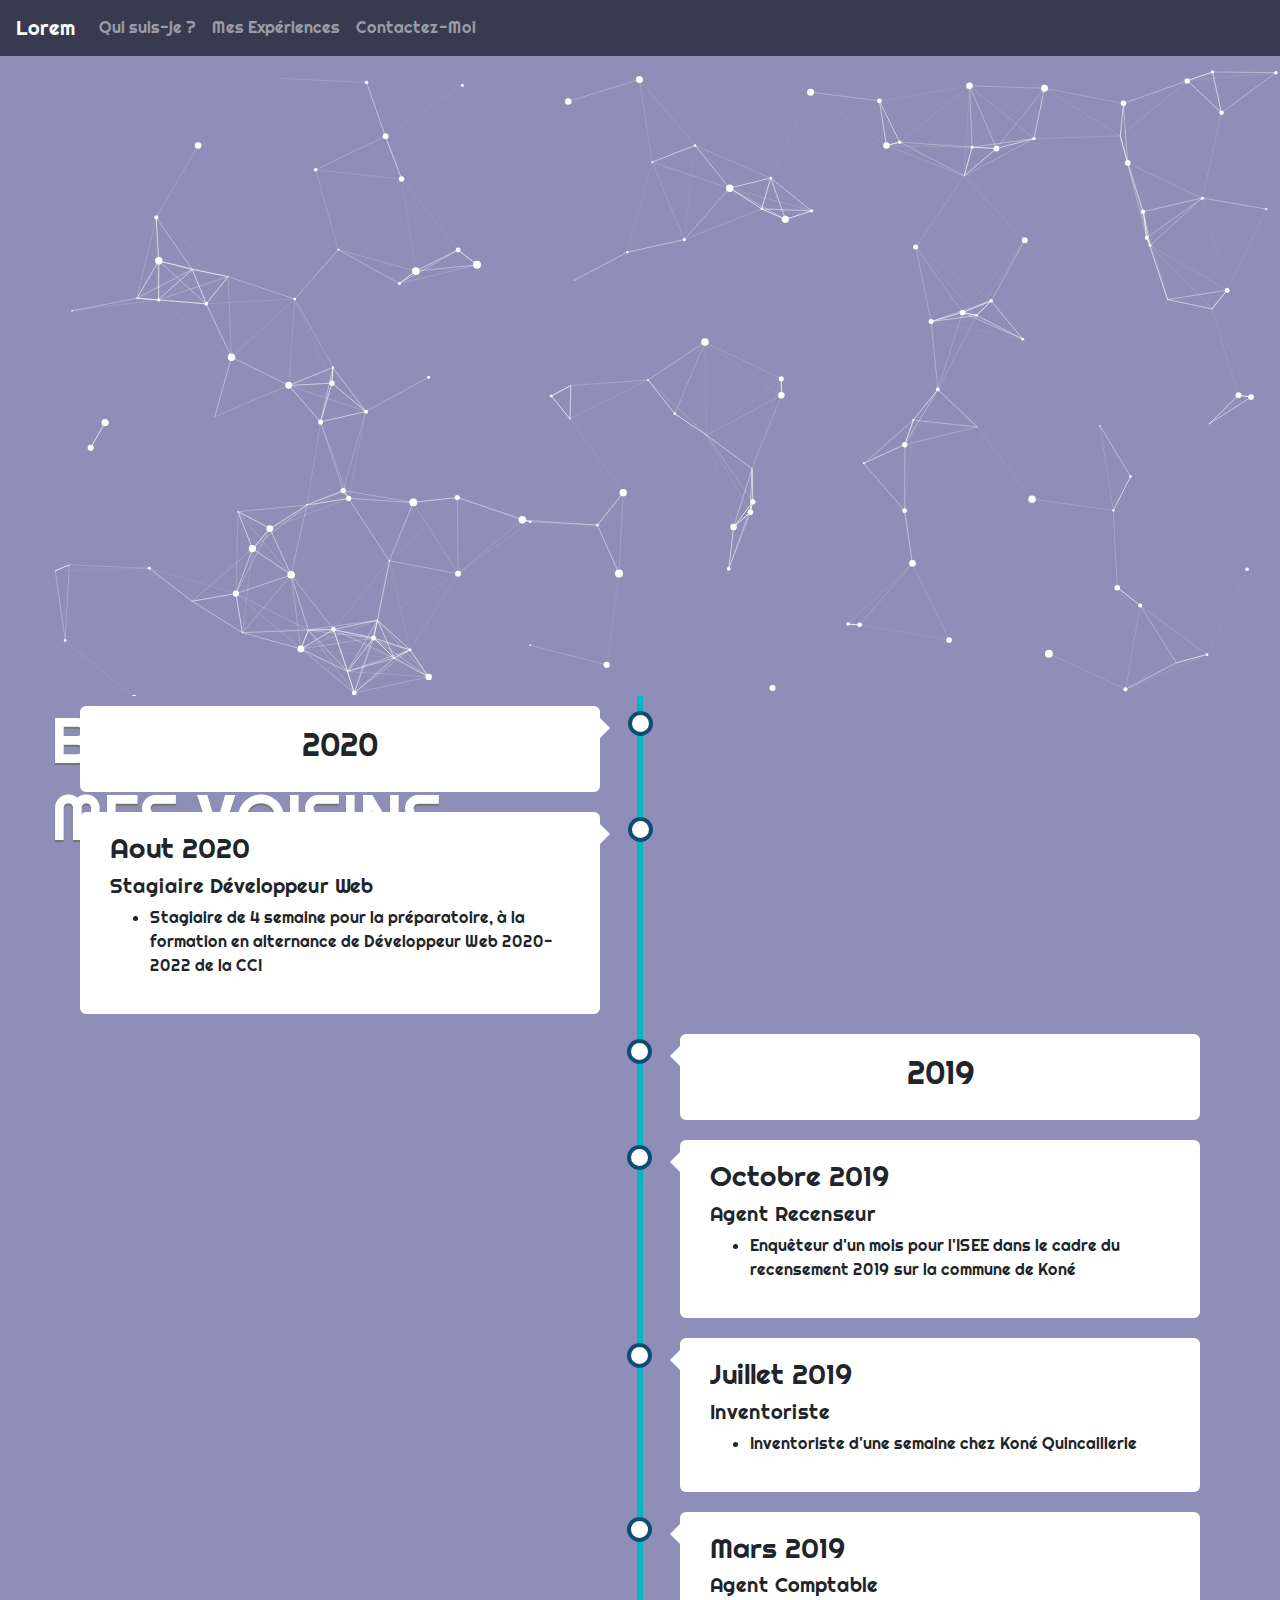
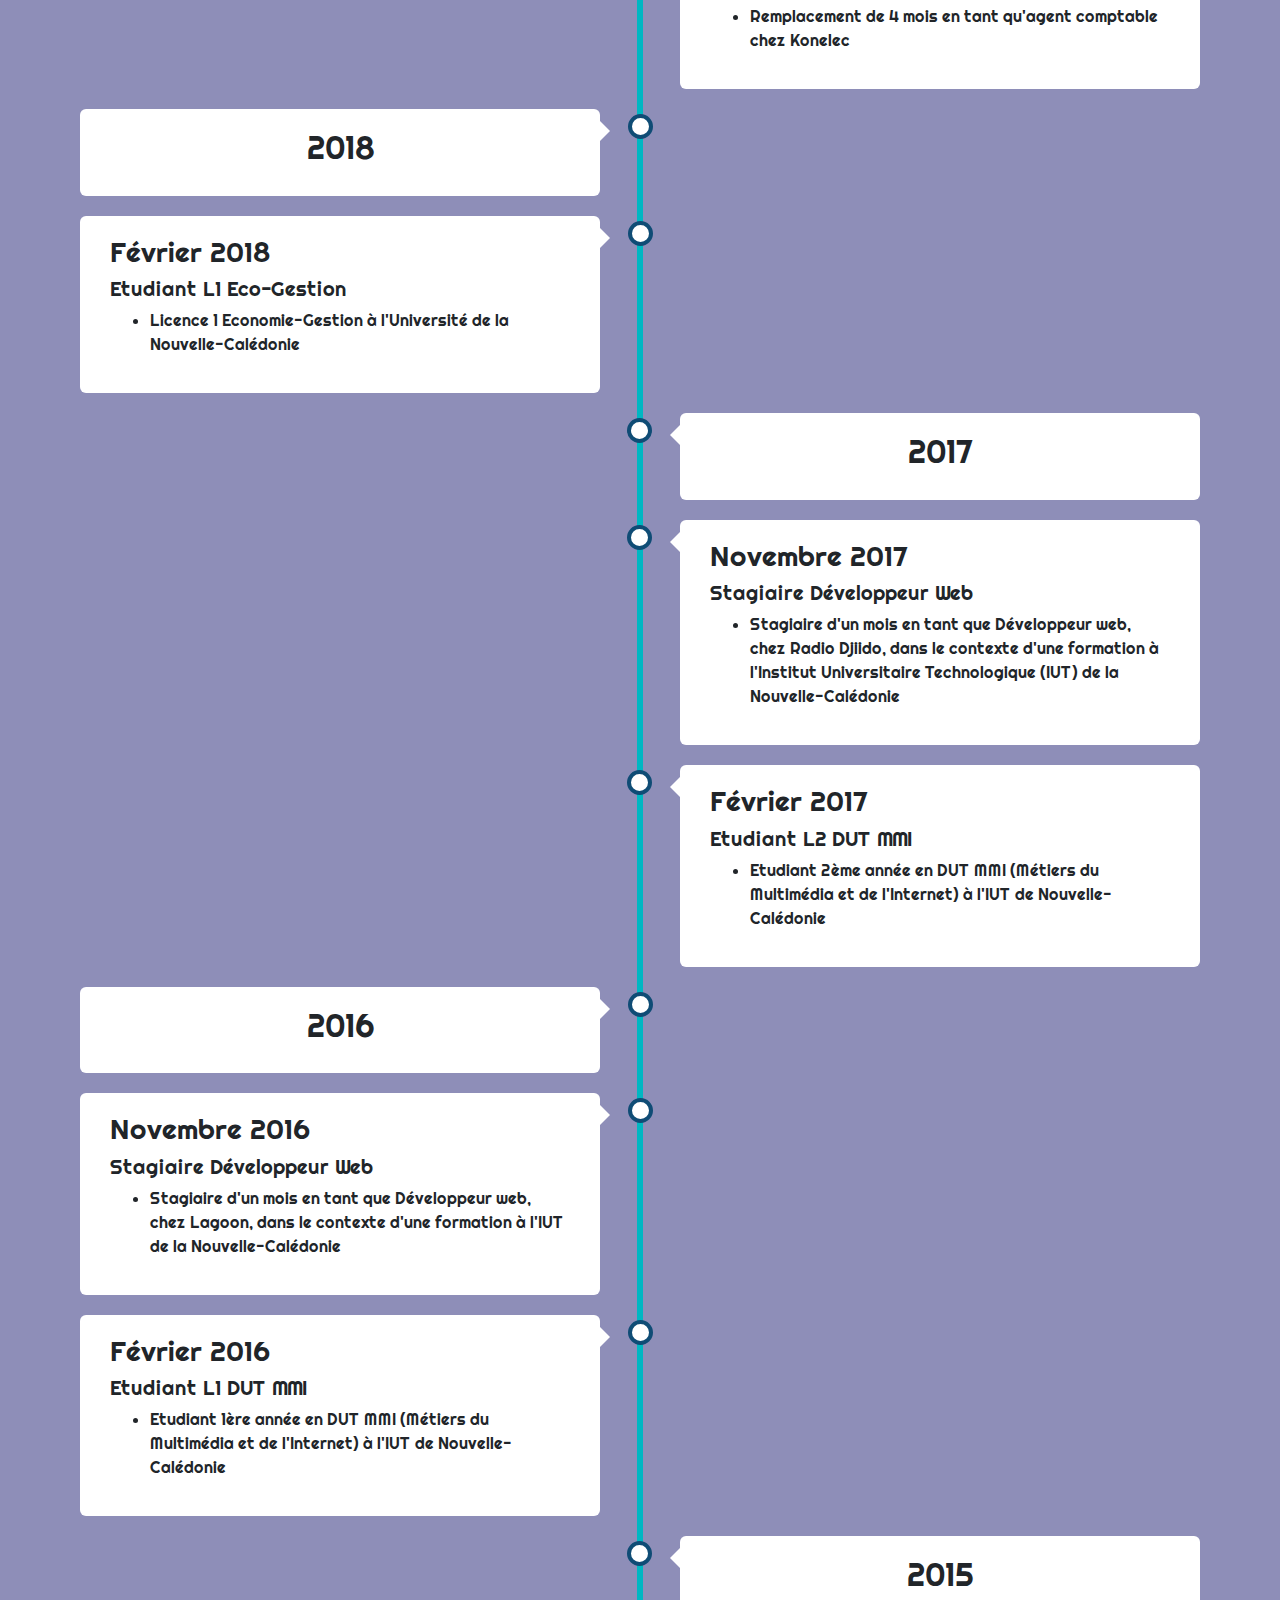
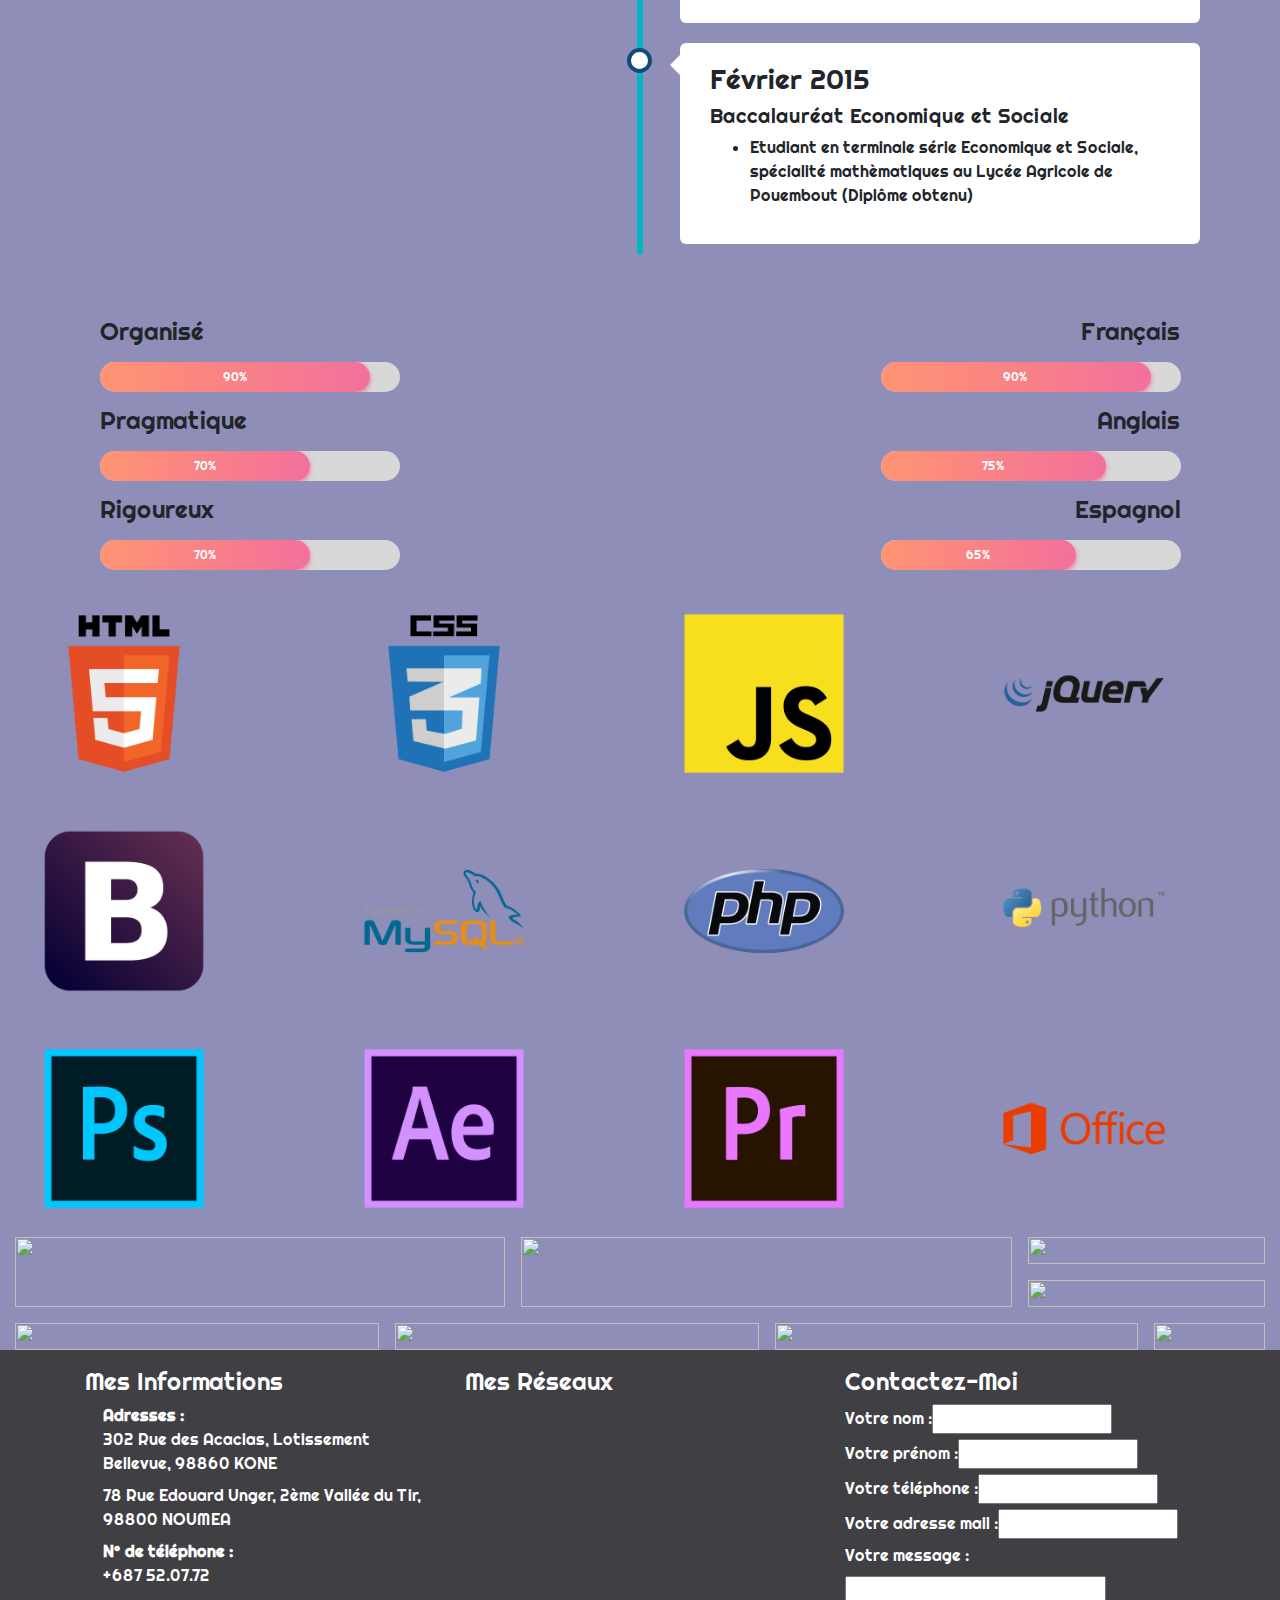
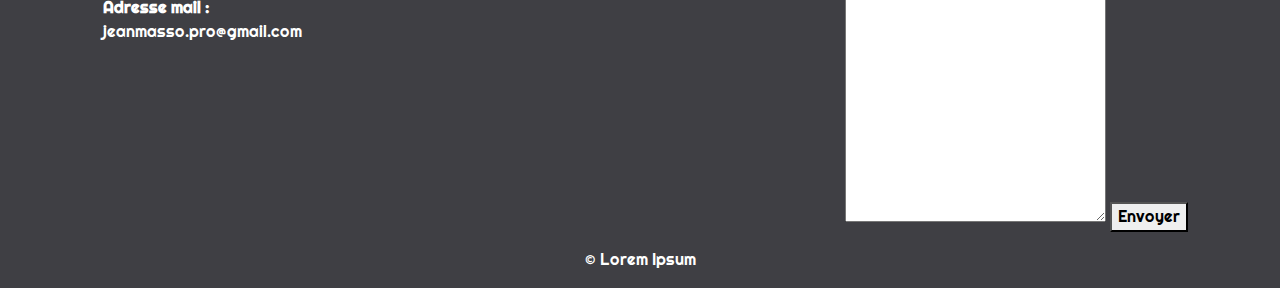
==== index.html @ 5eee7616 "first commit" ====
<!doctype html>
<html lang="fr">

<head>
    <title>Site Perso</title>
    <!-- Required meta tags -->
    <meta charset="utf-8">
    <meta name="viewport" content="width=device-width, initial-scale=1, shrink-to-fit=no">

    <!-- Bootstrap CSS -->
    <link rel="stylesheet" href="https://stackpath.bootstrapcdn.com/bootstrap/4.3.1/css/bootstrap.min.css"
        integrity="sha384-ggOyR0iXCbMQv3Xipma34MD+dH/1fQ784/j6cY/iJTQUOhcWr7x9JvoRxT2MZw1T" crossorigin="anonymous">

    <link href="https://fonts.googleapis.com/css2?family=Righteous&display=swap" rel="stylesheet">
    <link rel="stylesheet" href="css/style.css">

    <style>


    </style>
</head>

<body class="body">

    <header>
        <nav class="navbar navbar-expand navbar-dark">
            <!-- Brand -->
            <a class="navbar-brand" href="#">Lorem</a>
            <!-- Toggler Button -->
            <button class="navbar-toggler" type="button" data-toggle="collapse" data-target="#collapseNavbar">
                <span class="navbar-toggler-icon"></span>
            </button>
            <!-- Navbar links -->
            <div class="collapse navbar-collapse float-right" id="collapseNavbar">
                <ul class="navbar-nav">
                    <li class="nav-item"><a class="nav-link" href="#aboutme">Qui suis-je ?</a></li>
                    <li class="nav-item"><a class="nav-link" href="#experiences">Mes Expériences</a></li>
                    <li class="nav-item"><a class="nav-link" href="#contact">Contactez-Moi</a></li>
                </ul>
            </div>
            <div class="clock mr-2" id="date"></div>
        </nav>
    </header>

    <!-- Particles container -->
    <div id="abooutme" class="container-fluid container_particules">
        <div class="content_particles">
            <div id="particles"></div>
            <!-- <img src="images/image1.jpg" class="circle rounded-circle" alt=""> -->
            <h1 class="title">Bonjour,<br>Mes voisins</h1>
        </div>
    </div>
    </div>

    <!-- About me container -->
    <div id="experiences" class="container-fluid experiences">
        <div class="row">
            <!-- Experiences -->
            <div class="col">
                <div class="timeline">
                    <div class="box left">
                        <div class="content">
                            <h2 class="text-center">2020</h2>
                        </div>
                    </div>
                    <div class="box left">
                        <div class="content">
                            <h3>Aout 2020</h3>
                            <h5>Stagiaire Développeur Web</h5>
                            <ul>
                                <li>Stagiaire de 4 semaine pour la préparatoire, à la formation en alternance de
                                    Développeur Web 2020-2022 de la CCI</li>
                            </ul>
                        </div>
                    </div>
                    <div class="box right">
                        <div class="content">
                            <h2 class="text-center">2019</h2>
                        </div>
                    </div>
                    <div class="box right">
                        <div class="content">
                            <h3>Octobre 2019</h3>
                            <h5>Agent Recenseur</h5>
                            <ul>
                                <li>Enquêteur d'un mois pour l'ISEE dans le cadre du recensement 2019 sur la
                                    commune de Koné</li>
                            </ul>
                        </div>
                    </div>
                    <div class="box right">
                        <div class="content">
                            <h3>Juillet 2019</h3>
                            <h5>Inventoriste</h5>
                            <ul>
                                <li>Inventoriste d'une semaine chez Koné Quincaillerie</li>
                            </ul>
                        </div>
                    </div>
                    <div class="box right">
                        <div class="content">
                            <h3>Mars 2019</h3>
                            <h5>Agent Comptable</h5>
                            <ul>
                                <li>Remplacement de 4 mois en tant qu'agent comptable chez Konelec</li>
                            </ul>
                        </div>
                    </div>
                    <div class="box left">
                        <div class="content">
                            <h2 class="text-center">2018</h2>
                        </div>
                    </div>
                    <div class="box left">
                        <div class="content">
                            <h3>Février 2018</h3>
                            <h5>Etudiant L1 Eco-Gestion</h5>
                            <ul>
                                <li>Licence 1 Economie-Gestion à l'Université de la Nouvelle-Calédonie</li>
                            </ul>
                        </div>
                    </div>
                    <div class="box right">
                        <div class="content">
                            <h2 class="text-center">2017</h2>
                        </div>
                    </div>
                    <div class="box right">
                        <div class="content">
                            <h3>Novembre 2017</h3>
                            <h5>Stagiaire Développeur Web</h5>
                            <ul>
                                <li>Stagiaire d'un mois en tant que Développeur web, chez Radio Djiido, dans le
                                    contexte d'une formation à l'Institut Universitaire Technologique (IUT) de
                                    la Nouvelle-Calédonie</li>
                            </ul>
                        </div>
                    </div>
                    <div class="box right">
                        <div class="content">
                            <h3>Février 2017</h3>
                            <h5>Etudiant L2 DUT MMI</h5>
                            <ul>
                                <li>Etudiant 2ème année en DUT MMI (Métiers du Multimédia et de l'Internet) à
                                    l'IUT de Nouvelle-Calédonie</li>
                            </ul>
                        </div>
                    </div>
                    <div class="box left">
                        <div class="content">
                            <h2 class="text-center">2016</h2>
                        </div>
                    </div>
                    <div class="box left">
                        <div class="content">
                            <h3>Novembre 2016</h3>
                            <h5>Stagiaire Développeur Web</h5>
                            <ul>
                                <li>Stagiaire d'un mois en tant que Développeur web, chez Lagoon, dans le
                                    contexte d'une formation à l'IUT de la Nouvelle-Calédonie</li>
                            </ul>
                        </div>
                    </div>
                    <div class="box left">
                        <div class="content">
                            <h3>Février 2016</h3>
                            <h5>Etudiant L1 DUT MMI</h5>
                            <ul>
                                <li>Etudiant 1ère année en DUT MMI (Métiers du Multimédia et de l'Internet) à
                                    l'IUT de Nouvelle-Calédonie</li>
                            </ul>
                        </div>
                    </div>
                    <div class="box right">
                        <div class="content">
                            <h2 class="text-center">2015</h2>
                        </div>
                    </div>
                    <div class="box right">
                        <div class="content">
                            <h3>Février 2015</h3>
                            <h5>Baccalauréat Economique et Sociale</h5>
                            <ul>
                                <li>Etudiant en terminale série Economique et Sociale, spécialité mathèmatiques
                                    au Lycée Agricole de Pouembout (Diplôme obtenu)</li>
                            </ul>
                        </div>
                    </div>
                </div>
            </div>
        </div>
    </div>

    <!-- Skills -->
    <div class="container">
        <div class="col">
            <div class="row">
                <div class="col">
                    <h4>Organisé</h4>
                    <div class="progress">
                        <div class="progress-done-0 bar" data-done-0="90">
                            90%
                        </div>
                    </div>
                    <h4>Pragmatique</h4>
                    <div class="progress">
                        <div class="progress-done-1 bar" data-done-1="70">
                            70%
                        </div>
                    </div>
                    <h4>Rigoureux</h4>
                    <div class="progress">
                        <div class="progress-done-2 bar" data-done-2="70">
                            70%
                        </div>
                    </div>
                </div>
                <div class="col text-right">
                    <h4>Français</h4>
                    <div class="progress">
                        <div class="progress-done-3 bar" data-done-3="90">
                            90%
                        </div>
                    </div>
                    <h4>Anglais</h4>
                    <div class="progress">
                        <div class="progress-done-4 bar" data-done-4="75">
                            75%
                        </div>
                    </div>
                    <h4>Espagnol</h4>
                    <div class="progress">
                        <div class="progress-done-5 bar" data-done-5="65">
                            65%
                        </div>
                    </div>
                </div>
            </div>
        </div>
    </div>
    <!-- My languages -->
    <div class="container-fluid">
        <div class="row">
            <div class="col">
                <div class="row">
                    <div class="col-3">
                        <div class="img_content">
                            <img src="logos/html.png" alt="">
                        </div>
                    </div>
                    <div class="col-3">
                        <div class="img_content">
                            <img src="logos/css.png" alt="">
                        </div>
                    </div>
                    <div class="col-3">
                        <div class="img_content">
                            <img src="logos/javascript.png" alt="">
                        </div>
                    </div>
                    <div class="col-3">
                        <div class="img_content">
                            <img src="logos/jquery.png" alt="">
                        </div>
                    </div>
                </div>
                <div class="row">
                    <div class="col-3">
                        <div class="img_content">
                            <img src="logos/bootstrap.png" alt="">
                        </div>
                    </div>
                    <div class="col-3">
                        <div class="img_content">
                            <img src="logos/mysql.png" alt="">
                        </div>
                    </div>
                    <div class="col-3">
                        <div class="img_content">
                            <img src="logos/php.png" alt="">
                        </div>
                    </div>
                    <div class="col-3">
                        <div class="img_content">
                            <img src="logos/python.png" alt="">
                        </div>
                    </div>
                </div>
                <div class="row">
                    <div class="col-3">
                        <div class="img_content">
                            <img src="logos/photoshop.png" alt="">
                        </div>
                    </div>
                    <div class="col-3">
                        <div class="img_content">
                            <img src="logos/aftereffect.png" alt="">
                        </div>
                    </div>
                    <div class="col-3">
                        <div class="img_content">
                            <img src="logos/premierepro.png" alt="">
                        </div>
                    </div>
                    <div class="col-3">
                        <div class="img_content">
                            <img src="logos/office.png" alt="">
                        </div>
                    </div>
                </div>
            </div>
        </div>
    </div>

    <!-- Slideshow container -->
    <!-- <div class="container-fluid">
        <div class="slideshow-container"> -->

    <!-- Full-width images with number and caption text -->
    <!-- <div class="mySlides">
                <div class="numbertext">1 / 3</div>
                <img src="images/image1.jpg" style="width:100%">
                <div class="text">Caption Text</div>
            </div> -->

    <!-- <div class="mySlides">
                <div class="numbertext">2 / 3</div>
                <img src="images/image2.jpg" style="width:100%">
                <div class="text">Caption Two</div>
            </div>

            <div class="mySlides">
                <div class="numbertext">3 / 3</div>
                <img src="images/image3.jpg" style="width:100%">
                <div class="text">Caption Three</div>
            </div> -->

    <!-- Next and previous buttons -->
    <!-- <a class="prev" onclick="plusSlides(-1)">&#10094;</a>
            <a class="next" onclick="plusSlides(1)">&#10095;</a>
        </div>
        <br> -->

    <!-- The dots/circles -->
    <!-- <div style="text-align:center">
            <span class="dot" onclick="currentSlide(1)"></span>
            <span class="dot" onclick="currentSlide(2)"></span>
            <span class="dot" onclick="currentSlide(3)"></span>
        </div>
    </div> -->

    <!-- Mosaic container -->
    <div class="container-fluid">
        <div class="content_mosaic">
            <div class="tile">
                <img src="http://via.placeholder.com/800x600/C72B41/800834">
            </div>
            <div class="tile">
                <img src="http://via.placeholder.com/800x600/C72B41/800834">
            </div>
            <div class="tile">
                <img src="http://via.placeholder.com/800x600/C72B41/800834">
            </div>
            <div class="tile">
                <img src="http://via.placeholder.com/800x600/C72B41/800834">
            </div>
            <div class="tile">
                <img src="http://via.placeholder.com/800x600/C72B41/800834">
            </div>
            <div class="tile">
                <img src="http://via.placeholder.com/800x600/C72B41/800834">
            </div>
            <div class="tile">
                <img src="http://via.placeholder.com/800x600/C72B41/800834">
            </div>
            <div class="tile">
                <img src="http://via.placeholder.com/800x600/C72B41/800834">
            </div>
        </div>
    </div>

    <footer id="contact" class="page-footer">
        <div class="container">
            <div class="row">
                <div class="col-4">
                    <h4>Mes Informations</h4>
                    <dl>
                        <dt>Adresses :</dt>
                        <dd>302 Rue des Acacias, Lotissement Bellevue, 98860 KONE</dd>
                        <dd>78 Rue Edouard Unger, 2ème Vallée du Tir, 98800 NOUMEA</dd>
                        <dt>N° de téléphone :</dt>
                        <dd>+687 52.07.72</dd>
                        <dt>Adresse mail :</dt>
                        <dd>jeanmasso.pro@gmail.com</dd>
                    </dl>
                </div>
                <div class="col-4">
                    <h4>Mes Réseaux</h4>
                    <div class="content_network">
                        <i class="fa fa-facebook fa-2"></i>
                    </div>
                    <div class="content_network">
                        <img src="" alt="">
                    </div>
                    <div class="content_network">
                        <img src="" alt="">
                    </div>
                    <div class="content_network">
                        <img src="" alt="">
                    </div>
                </div>
                <div class="col-4">
                    <h4>Contactez-Moi</h4>
                    <form action="POST">
                        <label for="">Votre nom :</label><input type="text">
                        <label for="">Votre prénom :</label><input type="text">
                        <label for="">Votre téléphone :</label><input type="text">
                        <label for="">Votre adresse mail :</label><input type="text">
                        <label for="">Votre message :</label><textarea name="" id="" cols="30" rows="10"></textarea>
                        <button type="submit">Envoyer</button>
                    </form>
                </div>
            </div>
            <div class="footer-copyright text-center py-3">© Lorem Ipsum</div>
        </div>
    </footer>

    <script src="js/script.js"></script>

    <!-- Optional JavaScript -->
    <!-- jQuery first, then Popper.js, then Bootstrap JS -->
    <script src="https://code.jquery.com/jquery-3.3.1.slim.min.js"
        integrity="sha384-q8i/X+965DzO0rT7abK41JStQIAqVgRVzpbzo5smXKp4YfRvH+8abtTE1Pi6jizo" crossorigin="anonymous">
    </script>
    <script src="https://cdnjs.cloudflare.com/ajax/libs/popper.js/1.14.7/umd/popper.min.js"
        integrity="sha384-UO2eT0CpHqdSJQ6hJty5KVphtPhzWj9WO1clHTMGa3JDZwrnQq4sF86dIHNDz0W1" crossorigin="anonymous">
    </script>
    <script src="https://stackpath.bootstrapcdn.com/bootstrap/4.3.1/js/bootstrap.min.js"
        integrity="sha384-JjSmVgyd0p3pXB1rRibZUAYoIIy6OrQ6VrjIEaFf/nJGzIxFDsf4x0xIM+B07jRM" crossorigin="anonymous">
    </script>
</body>

</html>
---- css/style.css ----
.body {
    background-color: #8e8eb8;
    box-sizing: border-box;
    font-family: 'Righteous', cursive;
}

.navbar {
  background-color: #363b50;
}

.clock {
  color: white;
}

/* =======================================================================================================*/
/* Particules container*/
/* =======================================================================================================*/

.container_particules {
  padding-left: 0;
  padding-right: 0;
}

.title {
  position: absolute;
  bottom: 4%;
  left: 4%;
  transition: transform .2s;
  color: white;
  text-shadow: 0 2px 1px #747474;
  text-transform: uppercase;
  font-size: 5vw;
  font-family: 'Righteous', cursive;
}

h1:hover {
  transform: scale(1.2);
}

/* remove canvas default margin */
canvas{
  vertical-align:bottom;
}

#particles{
  width:100%;
  height:100%;
}

/* =======================================================================================================*/
/* Timeline container */
/* =======================================================================================================*/

.experiences {
  /* background-color: #8f93c9; */
  margin-bottom: 5%;
}

.card-body {
  overflow: auto;
  height: 876px;
  background-color: #fdcb9e;
}

/* The actual timeline (the vertical ruler) */
.timeline {
  position: relative;
  max-width: 1200px;
  margin: 0 auto;
}

/* The actual timeline (the vertical ruler) */
.timeline::after {
  content: '';
  position: absolute;
  width: 6px;
  background-color: #00b7c2;
  top: 0;
  bottom: 0;
  left: 50%;
  margin-left: -3px;
}

/* Container around box*/
.box {
  padding: 10px 40px;
  position: relative;
  background-color: inherit;
  width: 50%;
}

/* The circles on the timeline */
.box::after {
  content: '';
  position: absolute;
  width: 25px;
  height: 25px;
  right: -13px;
  background-color: white;
  border: 4px solid #0f4c75;
  top: 15px;
  border-radius: 50%;
  z-index: 1;
}

/* Place the container to the left */
.left {
  left: 0;
}

/* Place the container to the right */
.right {
  left: 50%;
}

/* Add arrows to the left container (pointing right) */
.left::before {
  content: " ";
  height: 0;
  position: absolute;
  top: 22px;
  width: 0;
  z-index: 1;
  right: 30px;
  border: medium solid white;
  border-width: 10px 0 10px 10px;
  border-color: transparent transparent transparent white;
}

/* Add arrows to the right container (pointing left) */
.right::before {
  content: " ";
  height: 0;
  position: absolute;
  top: 22px;
  width: 0;
  z-index: 1;
  left: 30px;
  border: medium solid white;
  border-width: 10px 10px 10px 0;
  border-color: transparent white transparent transparent;
}

/* Fix the circle for containers on the right side */
.right::after {
  left: -13px;
}

/* The actual content */
.content {
  padding: 20px 30px;
  background-color: white;
  position: relative;
  border-radius: 6px;
}

/* Media queries - Responsive timeline on screens less than 600px wide */
@media screen and (max-width: 600px) {
  /* Place the timelime to the left */
  .timeline::after {
  left: 31px;
  }
  
  /* Full-width containers */
  .box {
  width: 100%;
  padding-left: 70px;
  padding-right: 25px;
  }
  
  /* Make sure that all arrows are pointing leftwards */
  .box::before {
  left: 60px;
  border: medium solid white;
  border-width: 10px 10px 10px 0;
  border-color: transparent white transparent transparent;
  }

  /* Make sure all circles are at the same spot */
  .left::after, .right::after {
  left: 15px;
  }
  
  /* Make all right containers behave like the left ones */
  .right {
  left: 0%;
  }
}

/* =======================================================================================================*/
/*Progress bar container*/
/* =======================================================================================================*/

.progressbar_content {
  overflow: auto;
  height: 876px;
  background-color: #fdcb9e;
}

.progress {
	background-color: #d8d8d8;
	border-radius: 20px;
	position: relative;
	margin: 15px 0;
	height: 30px;
	width: 300px;
}

.bar {
	background: linear-gradient(to left, #F2709C, #FF9472);
	box-shadow: 0 3px 3px -5px #F2709C, 0 2px 5px #F2709C;
	border-radius: 20px;
	color: #fff;
	display: flex;
	align-items: center;
	justify-content: center;
	height: 100%;
	width: 0;
	opacity: 0;
	transition: 1s ease 0.3s;
}

.text-right .progress{
  margin-left: 43%;
}

/* =======================================================================================================*/
/* Logo row */
/* =======================================================================================================*/

.img_content{
  width: 75%;
}


.img_content img{
  width: 100%;
}


/* =======================================================================================================*/
/* Slideshow container */
/* =======================================================================================================*/

.slideshow-container {
  max-width: 1000px;
  position: relative;
  margin: auto;
}

/* Hide the images by default */
.mySlides {
  display: none;
}

/* Next & previous buttons */
.prev, .next {
  cursor: pointer;
  position: absolute;
  top: 50%;
  width: auto;
  margin-top: -22px;
  padding: 16px;
  color: white;
  font-weight: bold;
  font-size: 18px;
  transition: 0.6s ease;
  border-radius: 0 3px 3px 0;
  user-select: none;
}

/* Position the "next button" to the right */
.next {
  right: 0;
  border-radius: 3px 0 0 3px;
}

/* On hover, add a black background color with a little bit see-through */
.prev:hover, .next:hover {
  background-color: rgba(0,0,0,0.8);
}

/* Caption text */
.text {
  color: #f2f2f2;
  font-size: 15px;
  padding: 8px 12px;
  position: absolute;
  bottom: 8px;
  width: 100%;
  text-align: center;
}

/* Number text (1/3 etc) */
.numbertext {
  color: #f2f2f2;
  font-size: 12px;
  padding: 8px 12px;
  position: absolute;
  top: 0;
}

/* The dots/bullets/indicators */
.dot {
  cursor: pointer;
  height: 15px;
  width: 15px;
  margin: 0 2px;
  background-color: #bbb;
  border-radius: 50%;
  display: inline-block;
  transition: background-color 0.6s ease;
}

.active, .dot:hover {
  background-color: #717171;
}

/* =======================================================================================================*/
/* Mosaic container */
/* =======================================================================================================*/

.content_mosaic{
  display: grid;
  grid-template-columns: repeat(10, 0.1fr);
  grid-gap: 1rem;
}

.tile img{
  width: 100%;
  height: 100%;
  object-fit: cover;
}

.tile:nth-child(1), 
.tile:nth-child(2){
  grid-column: span 4;
  grid-row: span 2;
}

.tile:nth-child(3),
.tile:nth-child(4){
  grid-column: span 2;
}

.tile:nth-child(5){
  grid-column: span 3;
}

.tile:nth-child(6),
.tile:nth-child(7){
  grid-column: span 3;
}

.tile:nth-child(8){
  grid-row: span 1;
}

/* =======================================================================================================*/
/* Footer */
/* =======================================================================================================*/

.page-footer {
  background-color: #3f3f44;
  color: white;
}

.col-4 h4 {
  padding-top: 5%;
}

.col-4 dl {
  padding-left: 5%;
}
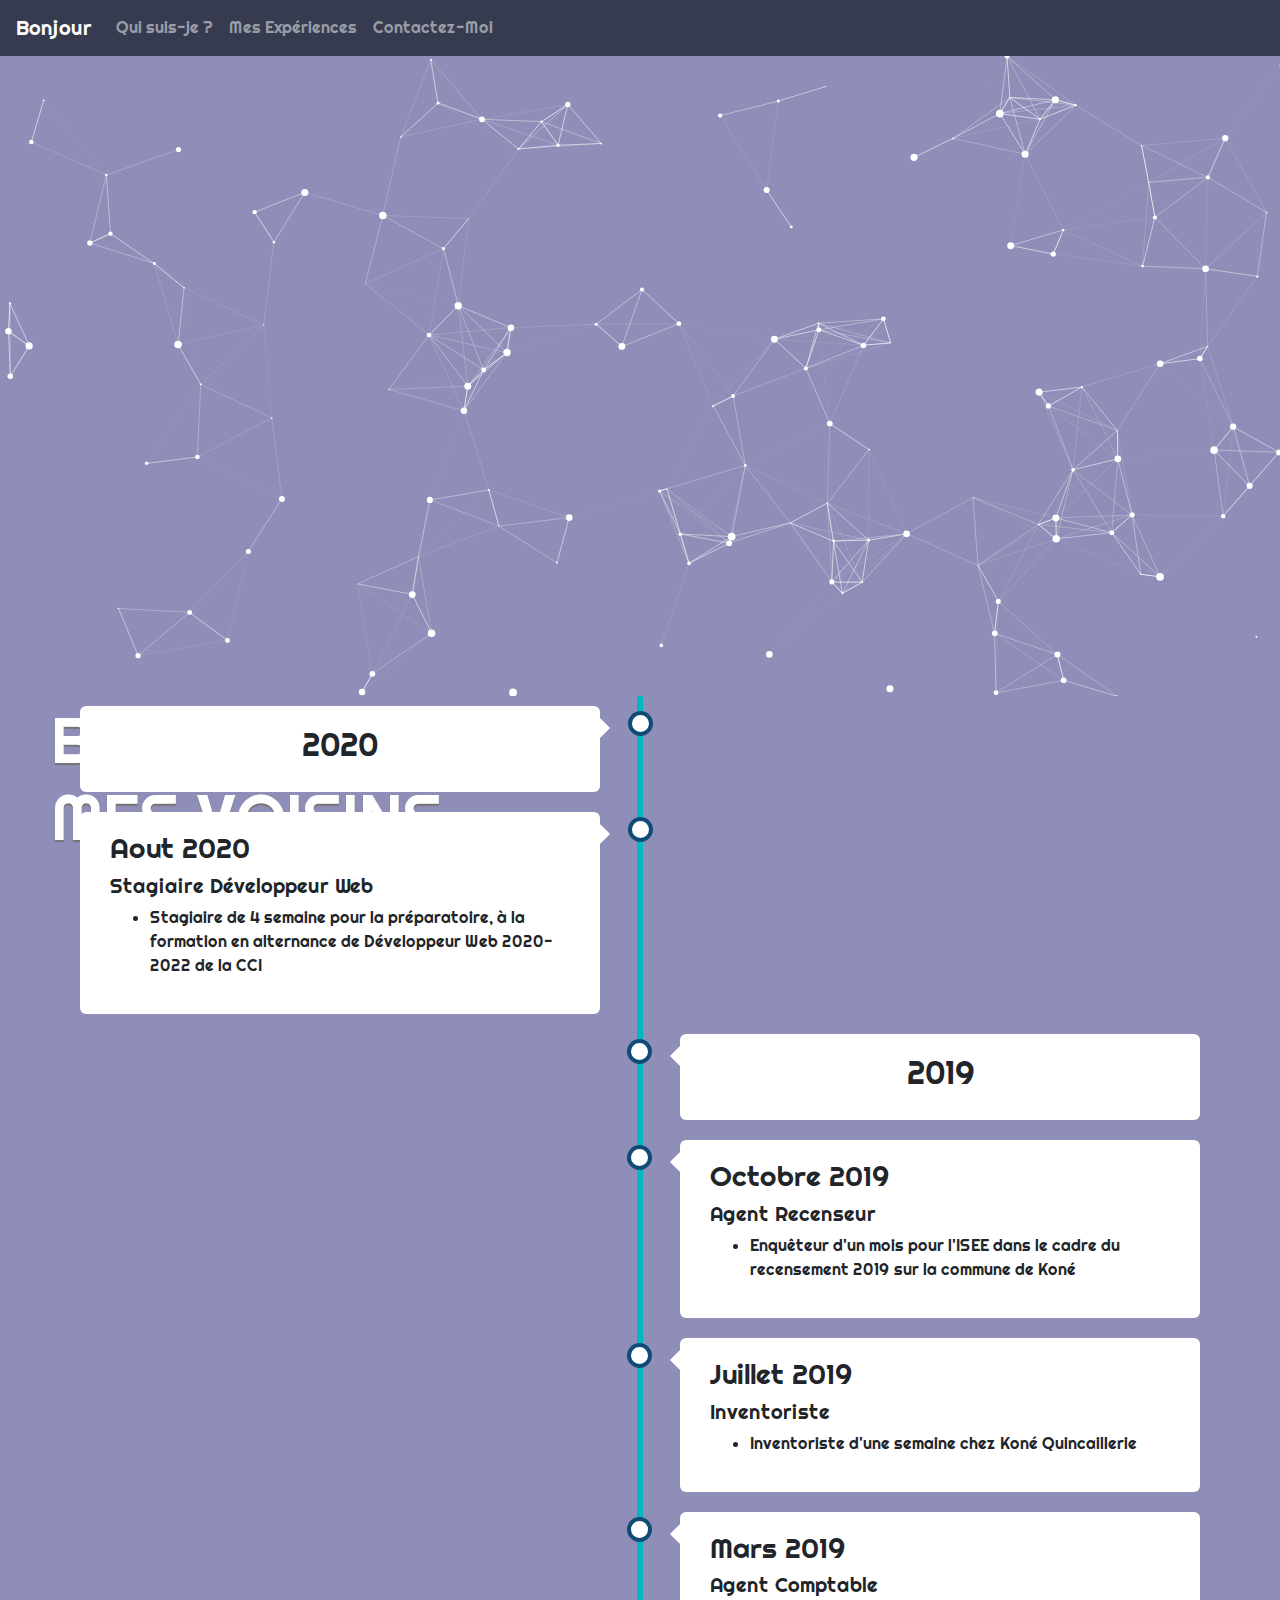
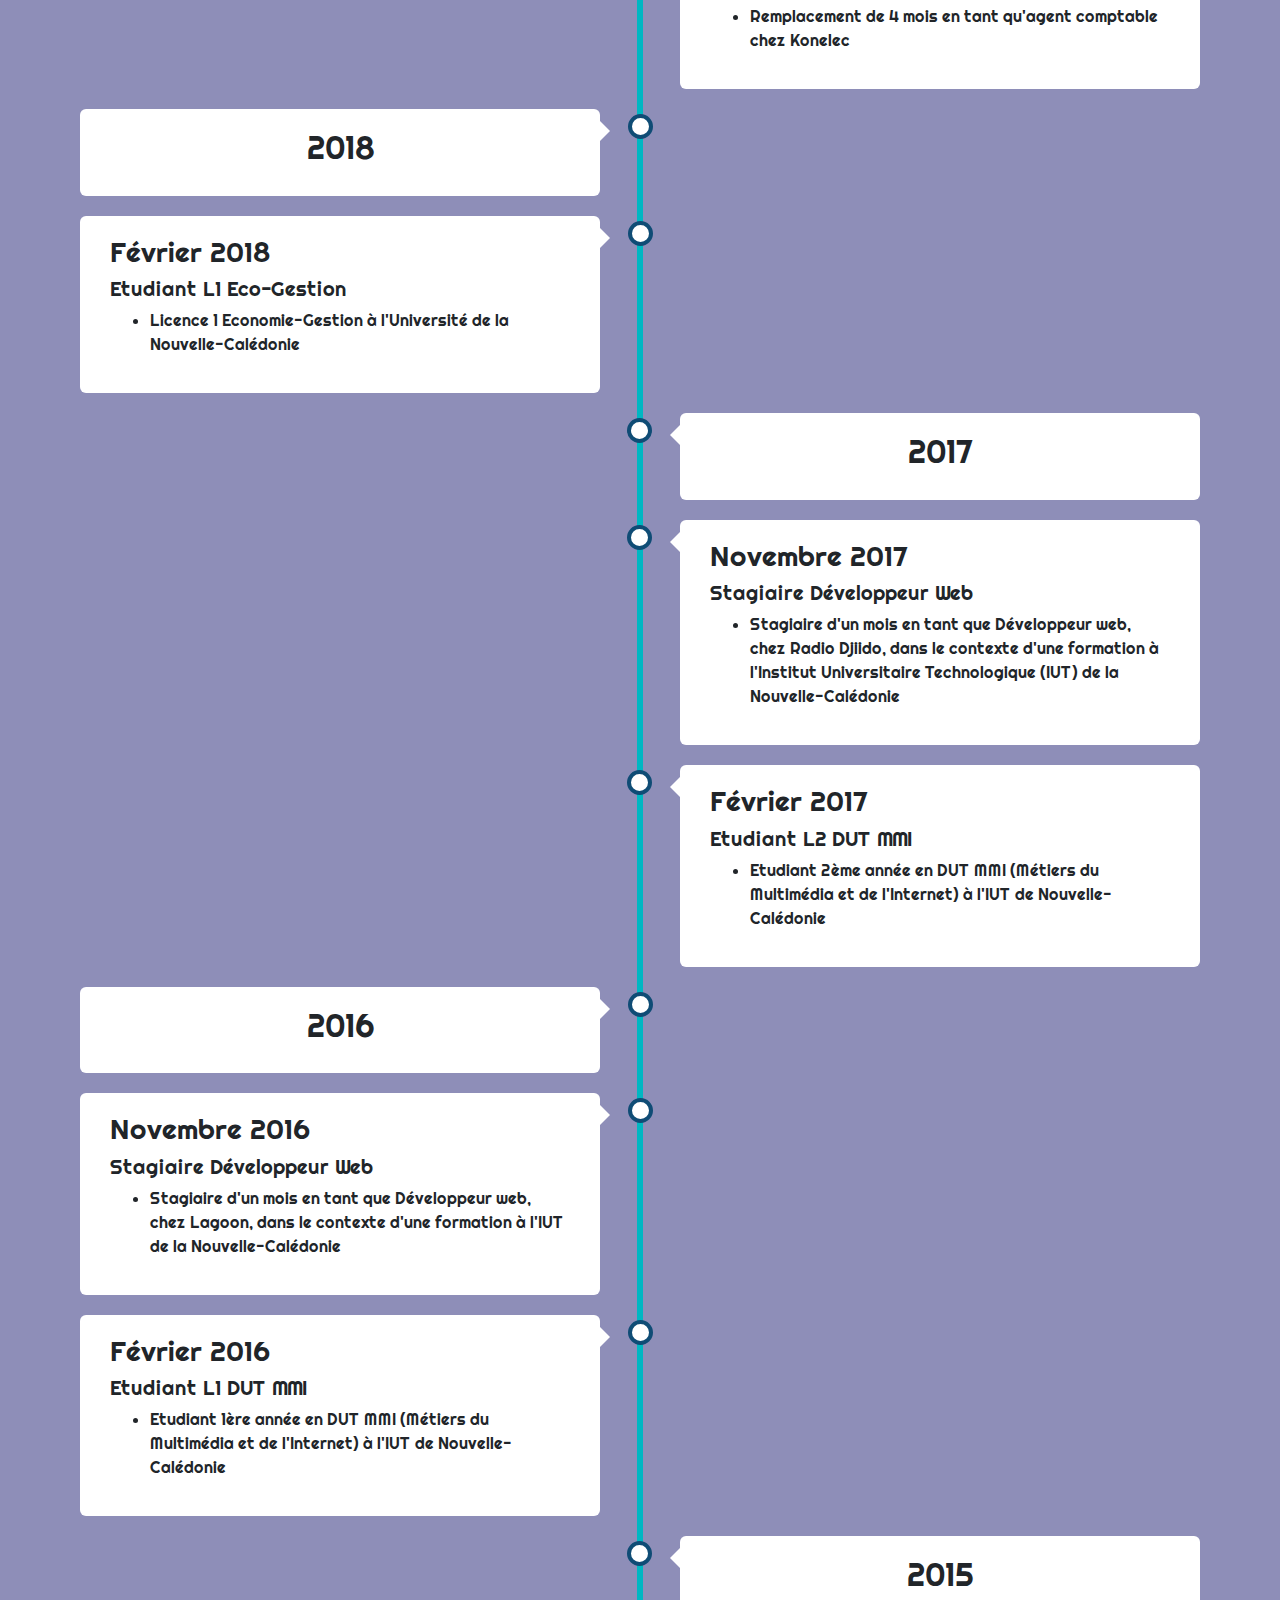
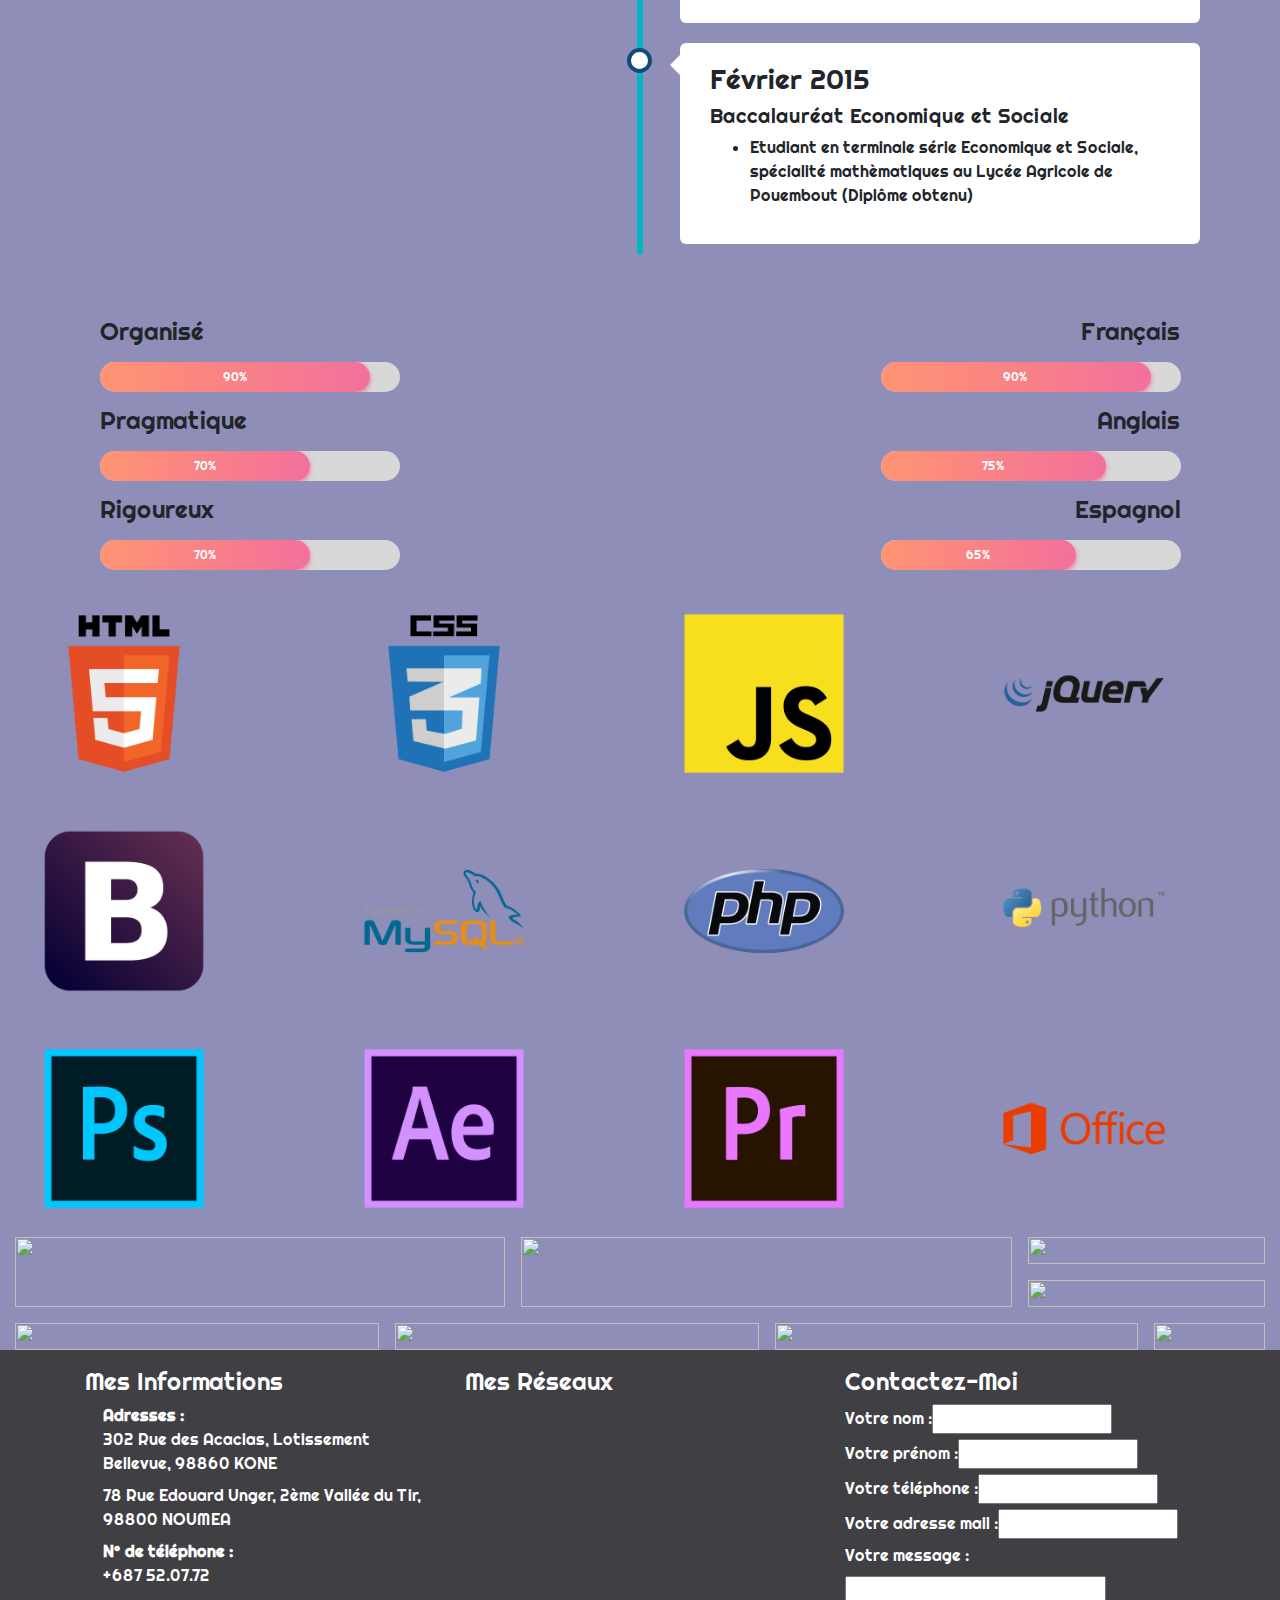
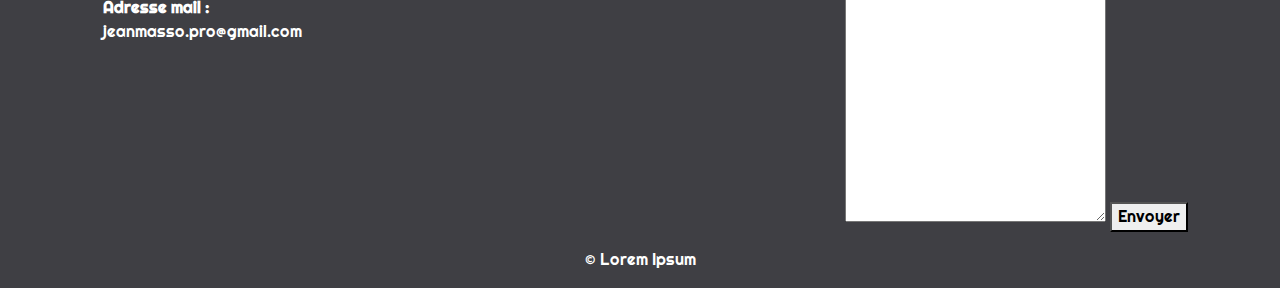
==== commit dca9702d: "change title" ====
--- a/index.html
+++ b/index.html
@@ -25,7 +25,7 @@
     <header>
         <nav class="navbar navbar-expand navbar-dark">
             <!-- Brand -->
-            <a class="navbar-brand" href="#">Lorem</a>
+            <a class="navbar-brand" href="#">Bonjour</a>
             <!-- Toggler Button -->
             <button class="navbar-toggler" type="button" data-toggle="collapse" data-target="#collapseNavbar">
                 <span class="navbar-toggler-icon"></span>
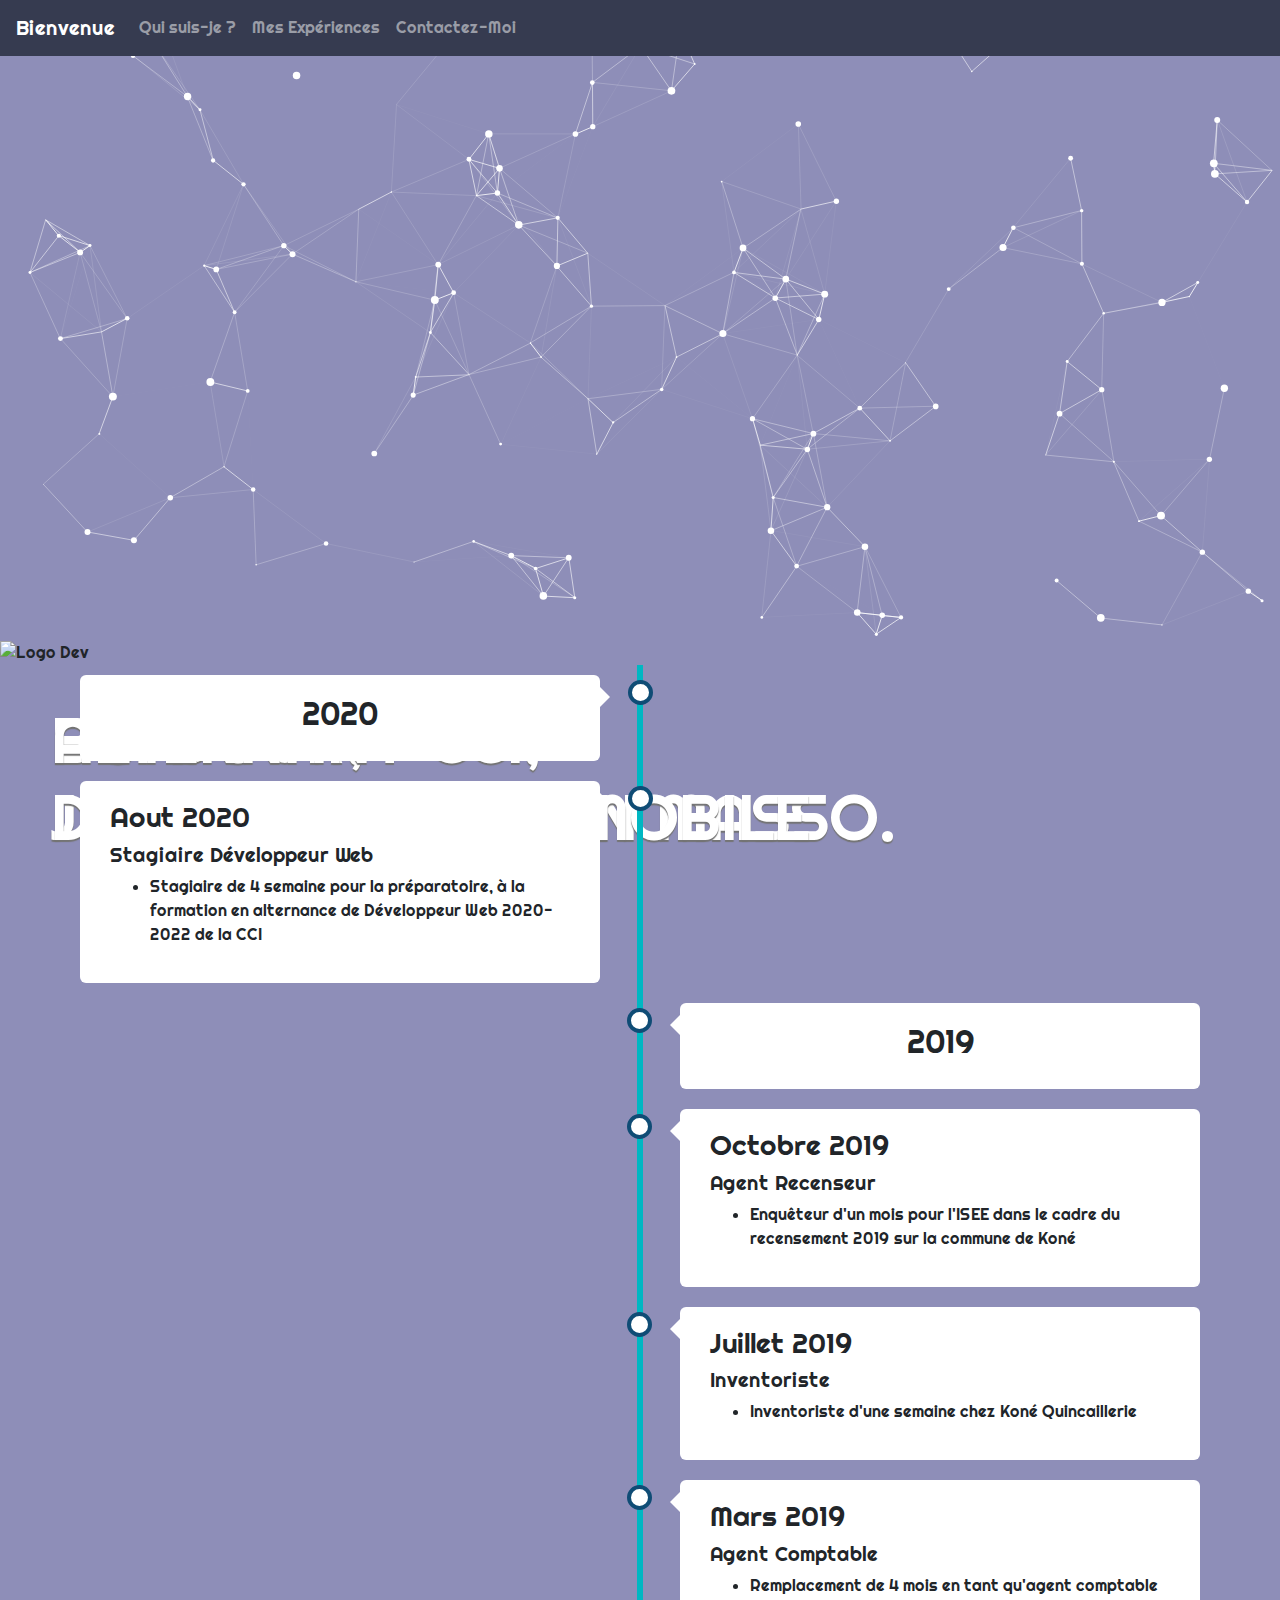
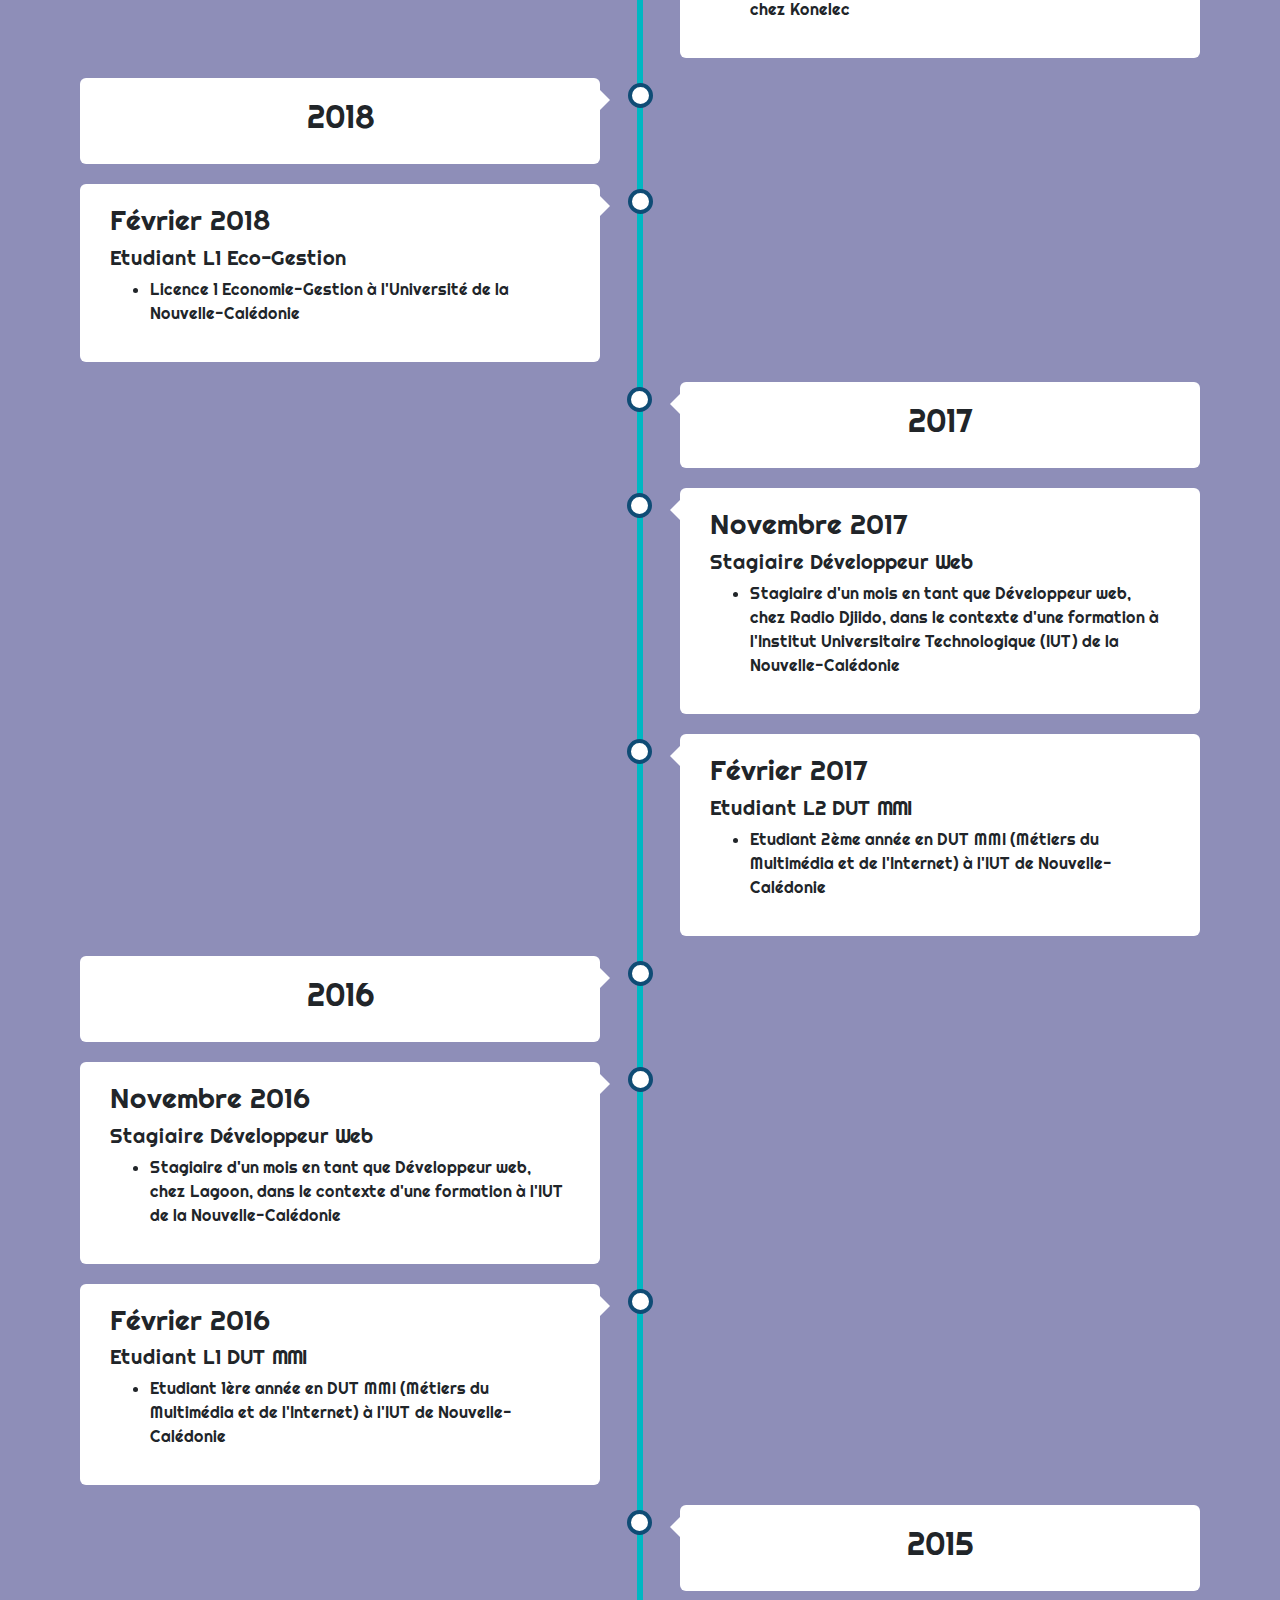
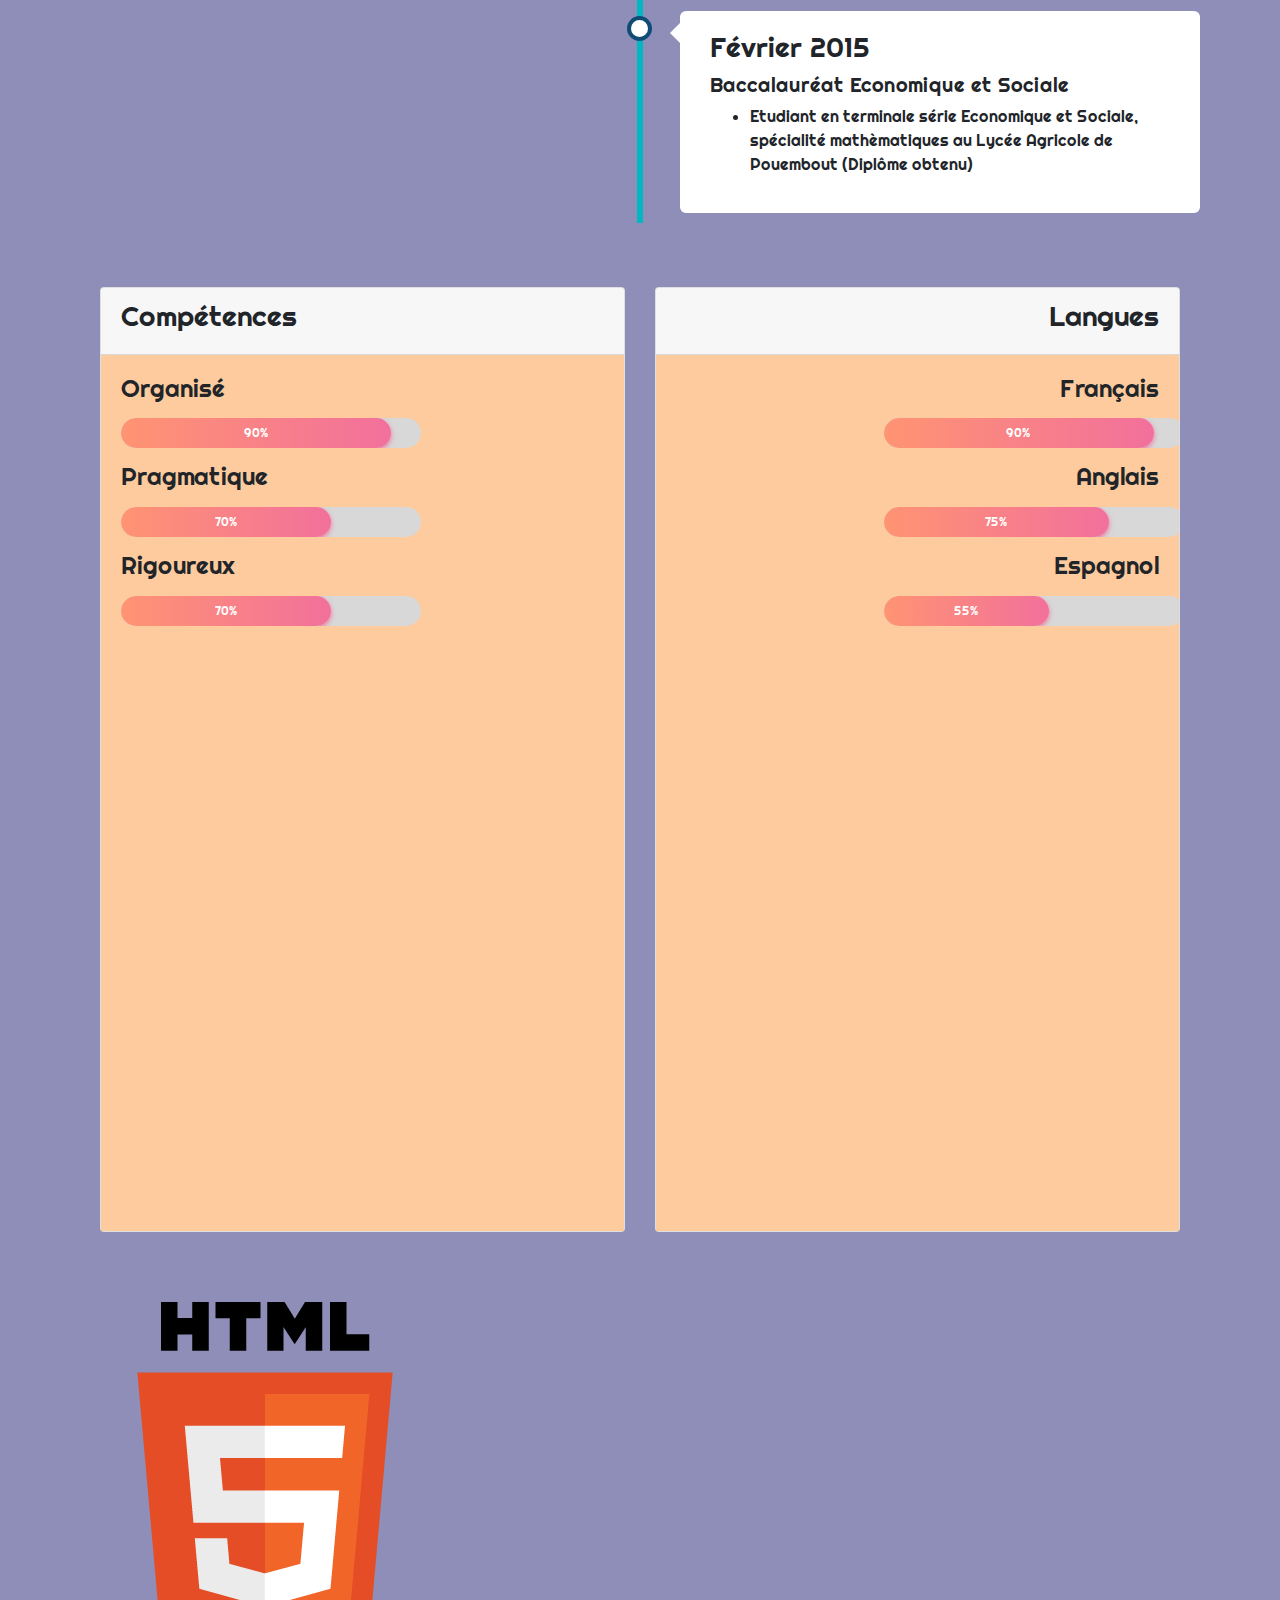
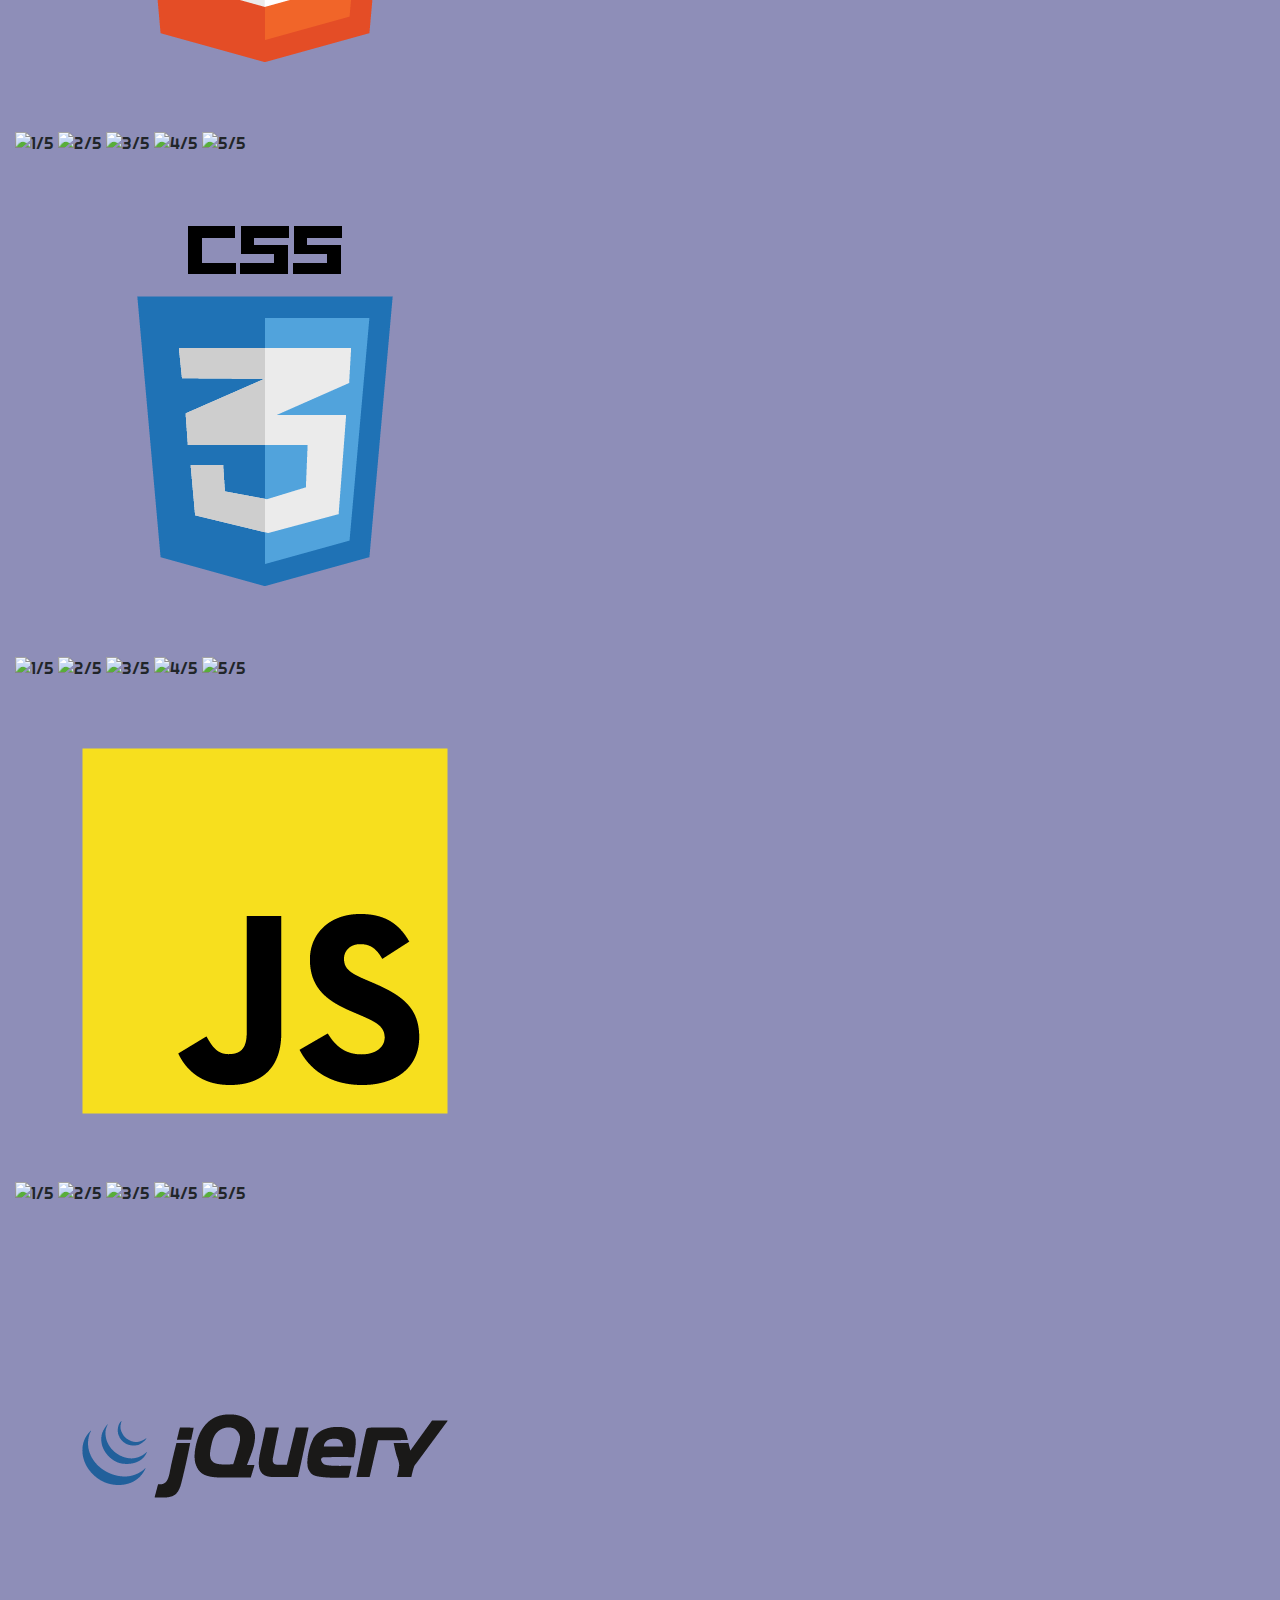
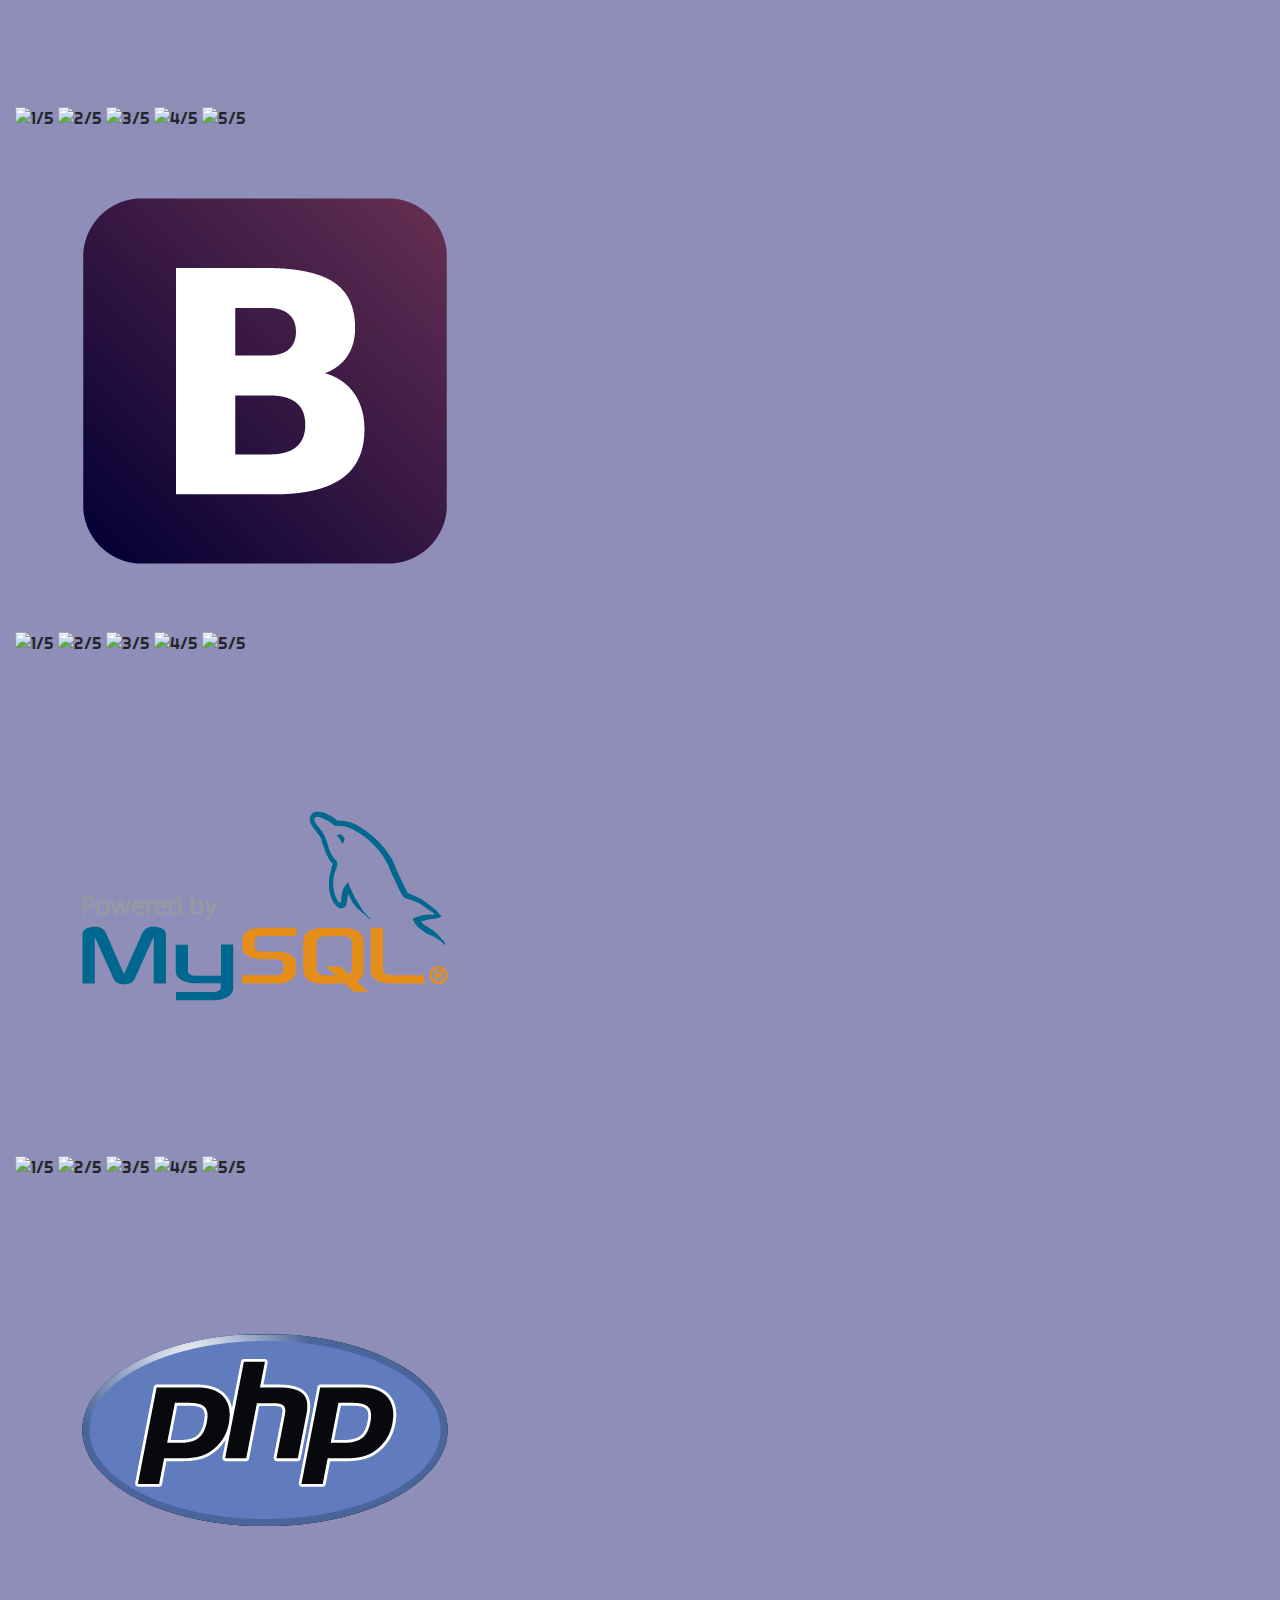
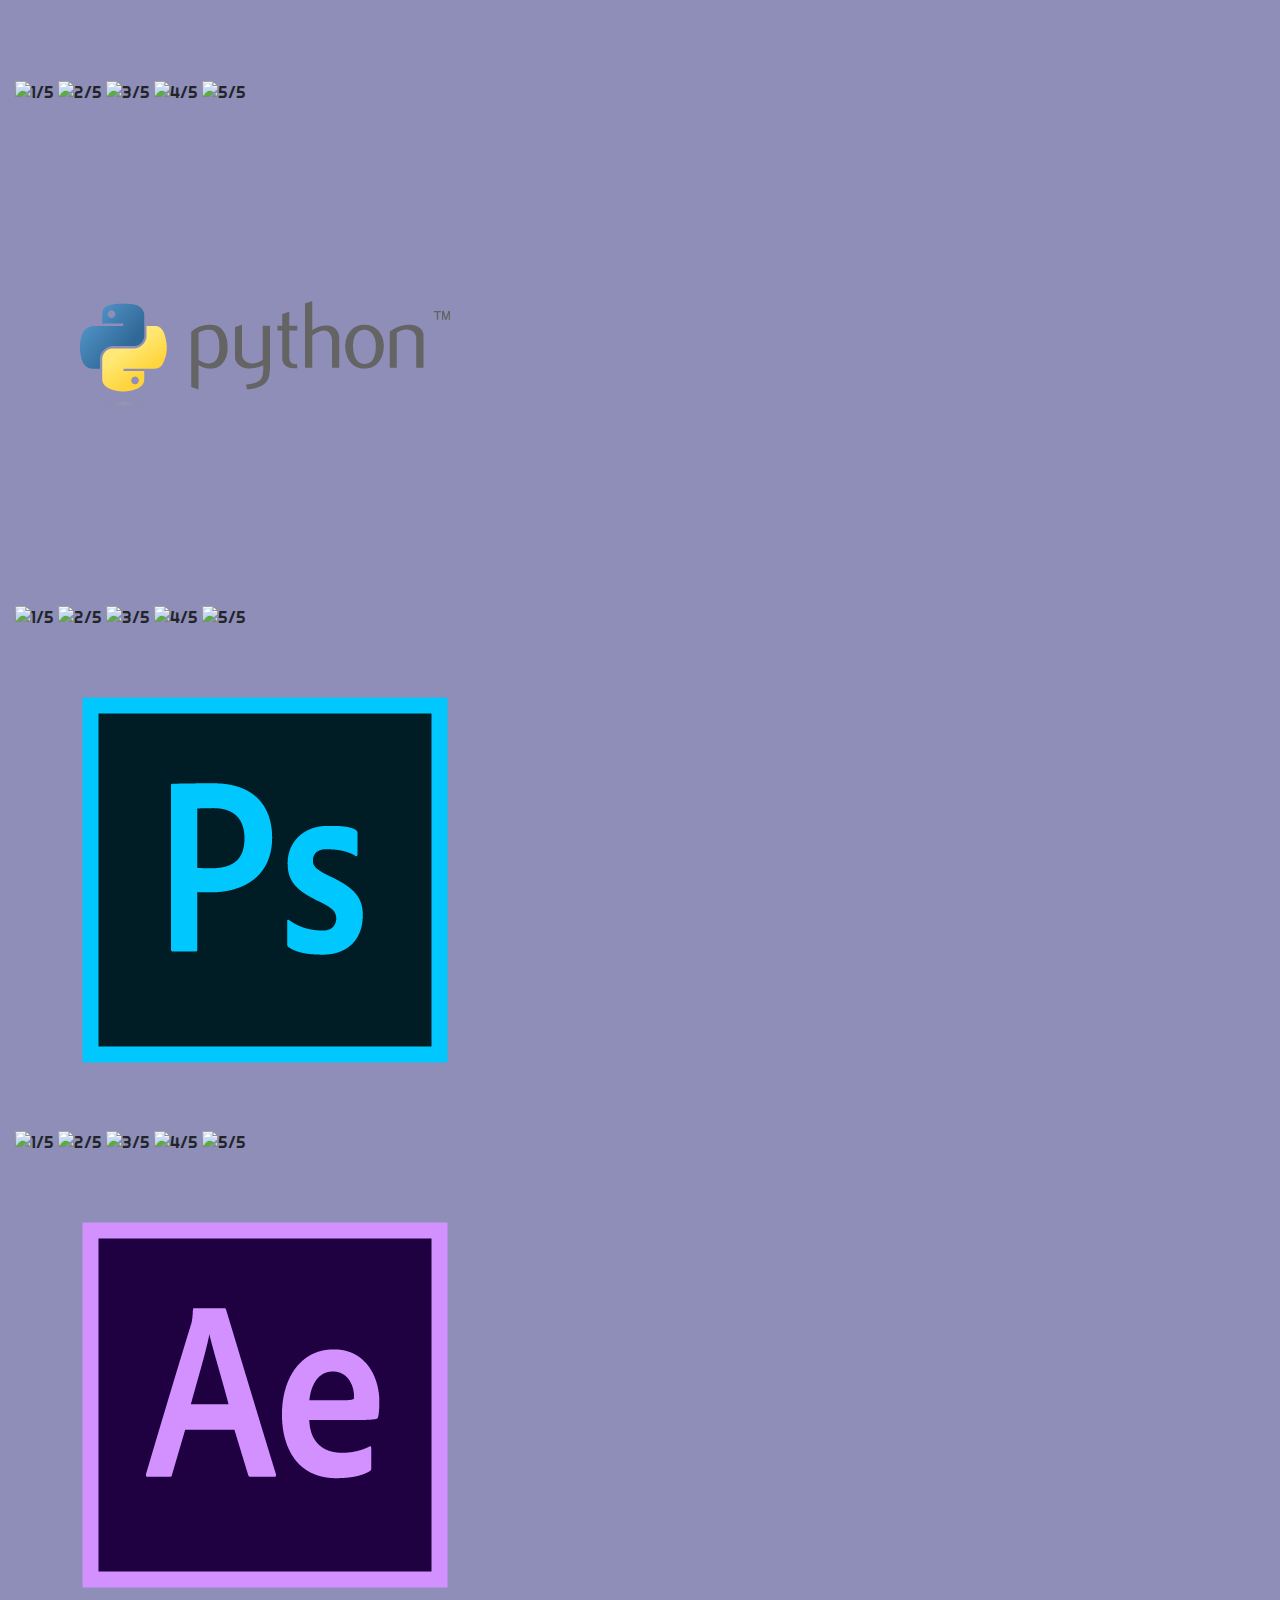
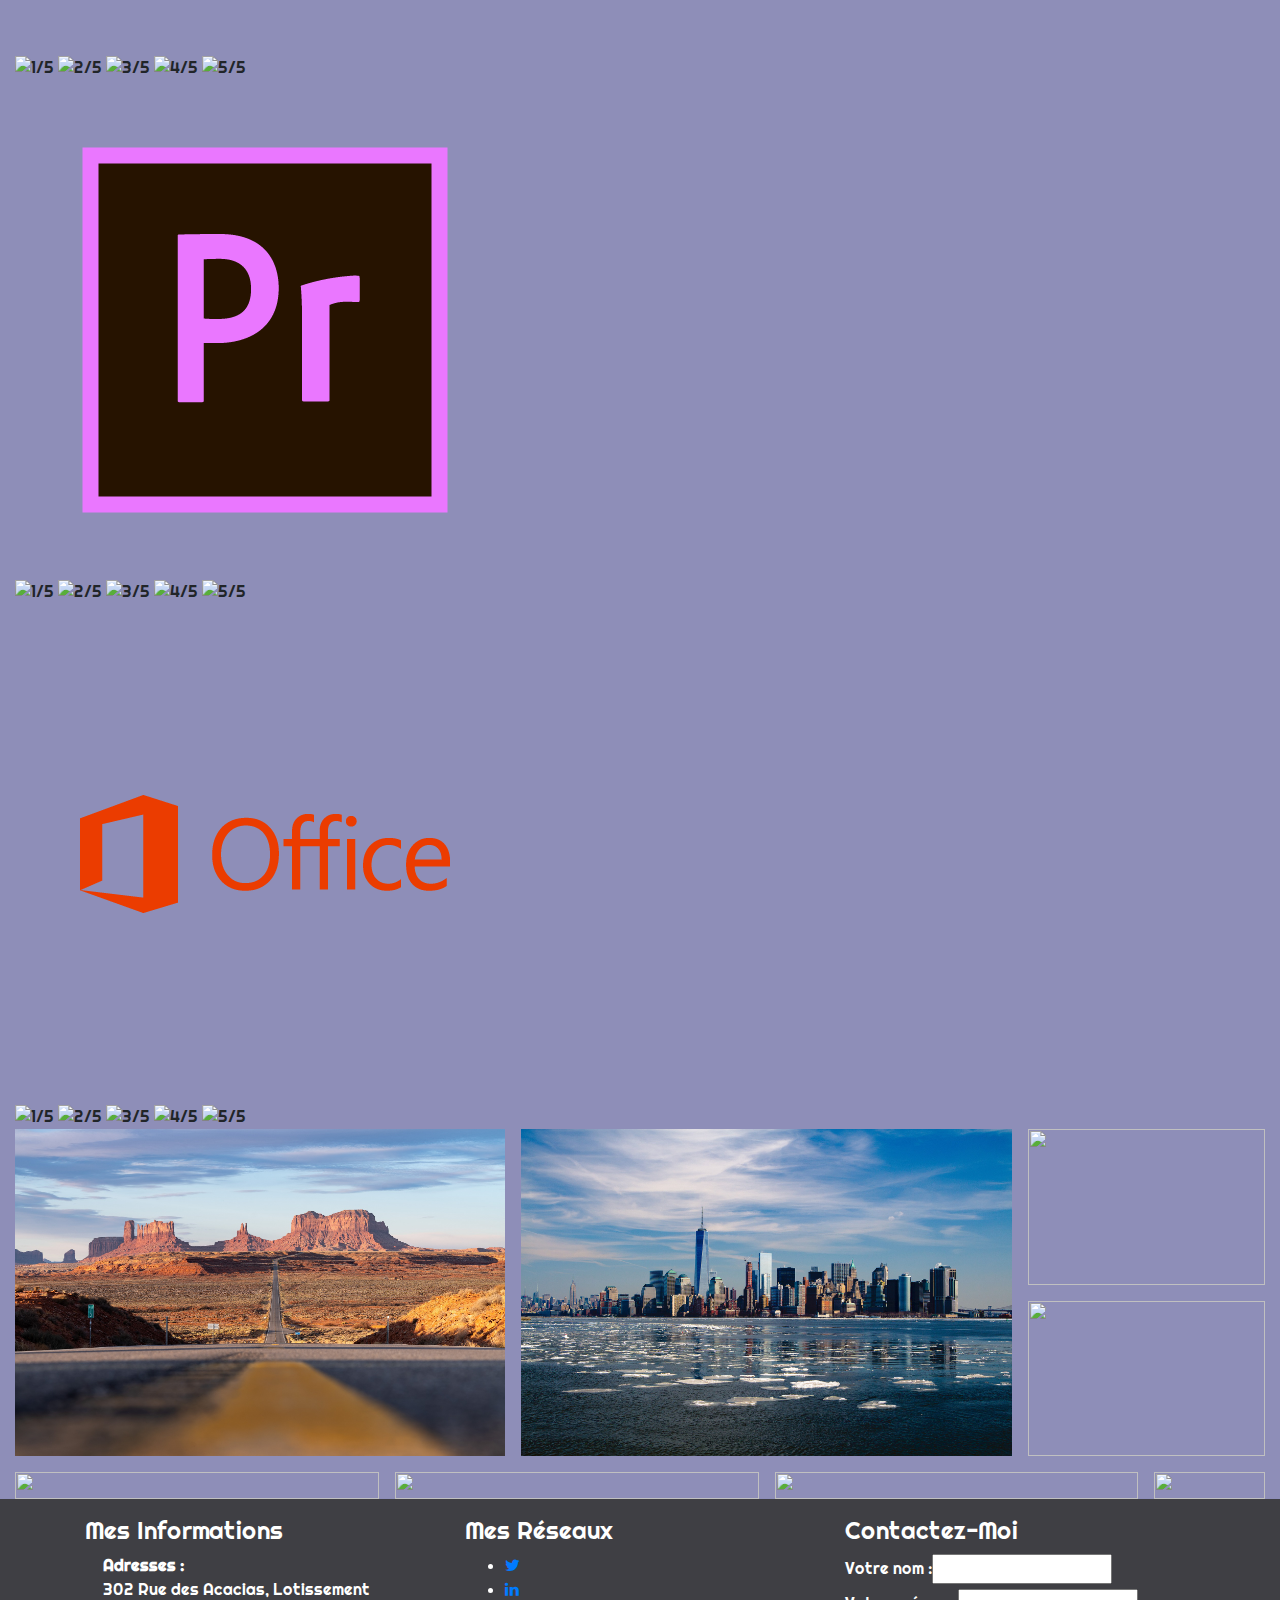
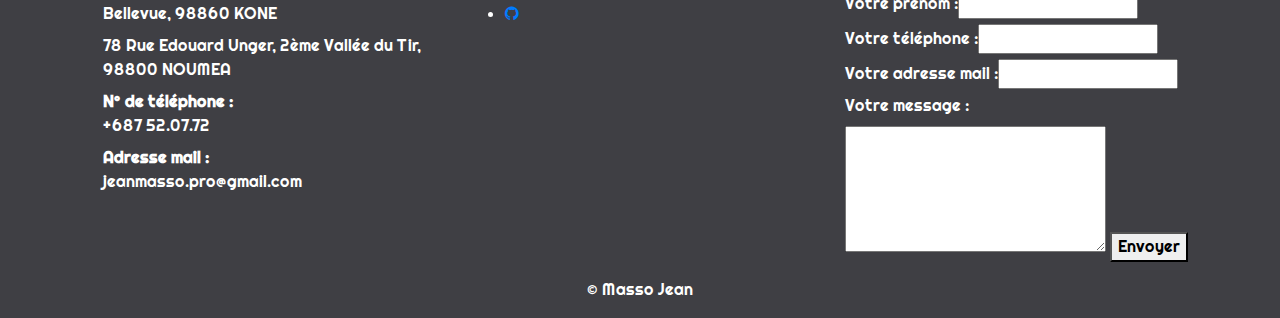
==== commit b576849d: "Update index.html" ====
--- a/index.html
+++ b/index.html
@@ -10,6 +10,7 @@
     <!-- Bootstrap CSS -->
     <link rel="stylesheet" href="https://stackpath.bootstrapcdn.com/bootstrap/4.3.1/css/bootstrap.min.css"
         integrity="sha384-ggOyR0iXCbMQv3Xipma34MD+dH/1fQ784/j6cY/iJTQUOhcWr7x9JvoRxT2MZw1T" crossorigin="anonymous">
+    <link href="https://maxcdn.bootstrapcdn.com/font-awesome/4.7.0/css/font-awesome.min.css" rel="stylesheet">
 
     <link href="https://fonts.googleapis.com/css2?family=Righteous&display=swap" rel="stylesheet">
     <link rel="stylesheet" href="css/style.css">
@@ -23,9 +24,9 @@
 <body class="body">
 
     <header>
-        <nav class="navbar navbar-expand navbar-dark">
+        <nav class="navbar navbar-expand navbar-dark fixed-top">
             <!-- Brand -->
-            <a class="navbar-brand" href="#">Bonjour</a>
+            <a class="navbar-brand" href="#">Bienvenue</a>
             <!-- Toggler Button -->
             <button class="navbar-toggler" type="button" data-toggle="collapse" data-target="#collapseNavbar">
                 <span class="navbar-toggler-icon"></span>
@@ -47,7 +48,11 @@
         <div class="content_particles">
             <div id="particles"></div>
             <!-- <img src="images/image1.jpg" class="circle rounded-circle" alt=""> -->
-            <h1 class="title">Bonjour,<br>Mes voisins</h1>
+            <h2 class="title name">Bonjour,<br>Je m'appelle Jean Masso.</h2>
+            <div class="logo">
+                <img src="logos/logo.png" alt="Logo Dev">
+            </div>
+            <h2 class="title pro">Alternant CCI,<br>DEV WEB et WEB MOBILE</h2>
         </div>
     </div>
     </div>
@@ -196,236 +201,321 @@
         <div class="col">
             <div class="row">
                 <div class="col">
-                    <h4>Organisé</h4>
-                    <div class="progress">
-                        <div class="progress-done-0 bar" data-done-0="90">
-                            90%
-                        </div>
-                    </div>
-                    <h4>Pragmatique</h4>
-                    <div class="progress">
-                        <div class="progress-done-1 bar" data-done-1="70">
-                            70%
-                        </div>
-                    </div>
-                    <h4>Rigoureux</h4>
-                    <div class="progress">
-                        <div class="progress-done-2 bar" data-done-2="70">
-                            70%
+                    <div class="card">
+                        <div class="card-header">
+                            <h3>Compétences</h3>
+                        </div>
+                        <div class="card-body">
+                            <h4>Organisé</h4>
+                            <div class="progress">
+                                <div class="progress-done-0 bar" data-done-0="90">
+                                    90%
+                                </div>
+                            </div>
+                            <h4>Pragmatique</h4>
+                            <div class="progress">
+                                <div class="progress-done-1 bar" data-done-1="70">
+                                    70%
+                                </div>
+                            </div>
+                            <h4>Rigoureux</h4>
+                            <div class="progress">
+                                <div class="progress-done-2 bar" data-done-2="70">
+                                    70%
+                                </div>
+                            </div>
                         </div>
                     </div>
                 </div>
                 <div class="col text-right">
-                    <h4>Français</h4>
-                    <div class="progress">
-                        <div class="progress-done-3 bar" data-done-3="90">
-                            90%
-                        </div>
-                    </div>
-                    <h4>Anglais</h4>
-                    <div class="progress">
-                        <div class="progress-done-4 bar" data-done-4="75">
-                            75%
-                        </div>
-                    </div>
-                    <h4>Espagnol</h4>
-                    <div class="progress">
-                        <div class="progress-done-5 bar" data-done-5="65">
-                            65%
+                    <div class="card">
+                        <div class="card-header">
+                            <h3>Langues</h3>
+                        </div>
+                        <div class="card-body">
+                            <h4>Français</h4>
+                            <div class="progress">
+                                <div class="progress-done-3 bar" data-done-3="90">
+                                    90%
+                                </div>
+                            </div>
+                            <h4>Anglais</h4>
+                            <div class="progress">
+                                <div class="progress-done-4 bar" data-done-4="75">
+                                    75%
+                                </div>
+                            </div>
+                            <h4>Espagnol</h4>
+                            <div class="progress">
+                                <div class="progress-done-5 bar" data-done-5="55">
+                                    55%
+                                </div>
+                            </div>
                         </div>
                     </div>
                 </div>
             </div>
         </div>
     </div>
-    <!-- My languages -->
-    <div class="container-fluid">
-        <div class="row">
-            <div class="col">
-                <div class="row">
-                    <div class="col-3">
-                        <div class="img_content">
-                            <img src="logos/html.png" alt="">
-                        </div>
-                    </div>
-                    <div class="col-3">
-                        <div class="img_content">
-                            <img src="logos/css.png" alt="">
-                        </div>
-                    </div>
-                    <div class="col-3">
-                        <div class="img_content">
-                            <img src="logos/javascript.png" alt="">
-                        </div>
-                    </div>
-                    <div class="col-3">
-                        <div class="img_content">
-                            <img src="logos/jquery.png" alt="">
-                        </div>
-                    </div>
-                </div>
-                <div class="row">
-                    <div class="col-3">
-                        <div class="img_content">
-                            <img src="logos/bootstrap.png" alt="">
-                        </div>
-                    </div>
-                    <div class="col-3">
-                        <div class="img_content">
-                            <img src="logos/mysql.png" alt="">
-                        </div>
-                    </div>
-                    <div class="col-3">
-                        <div class="img_content">
-                            <img src="logos/php.png" alt="">
-                        </div>
-                    </div>
-                    <div class="col-3">
-                        <div class="img_content">
-                            <img src="logos/python.png" alt="">
-                        </div>
-                    </div>
-                </div>
-                <div class="row">
-                    <div class="col-3">
-                        <div class="img_content">
-                            <img src="logos/photoshop.png" alt="">
-                        </div>
-                    </div>
-                    <div class="col-3">
-                        <div class="img_content">
-                            <img src="logos/aftereffect.png" alt="">
-                        </div>
-                    </div>
-                    <div class="col-3">
-                        <div class="img_content">
-                            <img src="logos/premierepro.png" alt="">
-                        </div>
-                    </div>
-                    <div class="col-3">
-                        <div class="img_content">
-                            <img src="logos/office.png" alt="">
-                        </div>
-                    </div>
-                </div>
-            </div>
+
+    <!-- Widgets languages -->
+    <div class="container-fluid container-slideshow">
+
+        <div class="scene">
+
+            <div class="carousel">
+
+                <div class="gallery">
+                    <div class="img-content">
+                        <img class="img-gallery" src="logos/html.png" alt="HMTL 5" />
+                    </div>
+                    <div class="desc-gallery">
+                            <img src="logos/etoile_pleine.png" alt="1/5">
+                            <img src="logos/etoile_pleine.png" alt="2/5">
+                            <img src="logos/etoile_pleine.png" alt="3/5">
+                            <img src="logos/etoile_pleine.png" alt="4/5">
+                            <img src="logos/etoile_vide.png" alt="5/5">
+                    </div>
+                </div>
+
+                <div class="gallery">
+                    <div class="img-content">
+                        <img class="img-gallery" src="logos/css.png" alt="CSS 3" />
+                    </div>
+                    <div class="desc-gallery">
+                        <img src="logos/etoile_pleine.png" alt="1/5">
+                            <img src="logos/etoile_pleine.png" alt="2/5">
+                            <img src="logos/etoile_pleine.png" alt="3/5">
+                            <img src="logos/etoile_pleine.png" alt="4/5">
+                            <img src="logos/etoile_vide.png" alt="5/5">
+                    </div>
+                </div>
+
+                <div class="gallery">
+                    <div class="img-content">
+                        <img class="img-gallery" src="logos/javascript.png" alt="JavaScript" />
+                    </div>
+                    <div class="desc-gallery">
+                        <img src="logos/etoile_pleine.png" alt="1/5">
+                            <img src="logos/etoile_pleine.png" alt="2/5">
+                            <img src="logos/etoile_pleine.png" alt="3/5">
+                            <img src="logos/etoile_vide.png" alt="4/5">
+                            <img src="logos/etoile_vide.png" alt="5/5">
+                    </div>
+                </div>
+
+                <div class="gallery">
+                    <div class="img-content">
+                        <img class="img-gallery" src="logos/jquery.png" alt="jQuery" />
+                    </div>
+                    <div class="desc-gallery">
+                        <img src="logos/etoile_pleine.png" alt="1/5">
+                            <img src="logos/etoile_pleine.png" alt="2/5">
+                            <img src="logos/etoile_vide.png" alt="3/5">
+                            <img src="logos/etoile_vide.png" alt="4/5">
+                            <img src="logos/etoile_vide.png" alt="5/5">
+                    </div>
+                </div>
+
+                <div class="gallery">
+                    <div class="img-content">
+                        <img class="img-gallery" src="logos/bootstrap.png" alt="Bootstrap" />
+                    </div>
+                    <div class="desc-gallery">
+                        <img src="logos/etoile_pleine.png" alt="1/5">
+                            <img src="logos/etoile_pleine.png" alt="2/5">
+                            <img src="logos/etoile_pleine.png" alt="3/5">
+                            <img src="logos/etoile_vide.png" alt="4/5">
+                            <img src="logos/etoile_vide.png" alt="5/5">
+                    </div>
+                </div>
+
+                <div class="gallery">
+                    <div class="img-content">
+                        <img class="img-gallery" src="logos/mysql.png" alt="MySQL" />
+                    </div>
+                    <div class="desc-gallery">
+                        <img src="logos/etoile_pleine.png" alt="1/5">
+                            <img src="logos/etoile_pleine.png" alt="2/5">
+                            <img src="logos/etoile_vide.png" alt="3/5">
+                            <img src="logos/etoile_vide.png" alt="4/5">
+                            <img src="logos/etoile_vide.png" alt="5/5">
+                    </div>
+                </div>
+
+                <div class="gallery">
+                    <div class="img-content">
+                        <img class="img-gallery" src="logos/php.png" alt="PHP" />
+                    </div>
+                    <div class="desc-gallery">
+                        <img src="logos/etoile_pleine.png" alt="1/5">
+                            <img src="logos/etoile_pleine.png" alt="2/5">
+                            <img src="logos/etoile_pleine.png" alt="3/5">
+                            <img src="logos/etoile_vide.png" alt="4/5">
+                            <img src="logos/etoile_vide.png" alt="5/5">
+                    </div>
+                </div>
+
+                <div class="gallery">
+                    <div class="img-content">
+                        <img class="img-gallery" src="logos/python.png" alt="Python" />
+                    </div>
+                    <div class="desc-gallery">
+                        <img src="logos/etoile_pleine.png" alt="1/5">
+                            <img src="logos/etoile_pleine.png" alt="2/5">
+                            <img src="logos/etoile_vide.png" alt="3/5">
+                            <img src="logos/etoile_vide.png" alt="4/5">
+                            <img src="logos/etoile_vide.png" alt="5/5">
+                    </div>
+                </div>
+
+                <div class="gallery">
+                    <div class="img-content">
+                        <img class="img-gallery" src="logos/photoshop.png" alt="Adobe Photoshop" />
+                    </div>
+                    <div class="desc-gallery">
+                        <img src="logos/etoile_pleine.png" alt="1/5">
+                            <img src="logos/etoile_pleine.png" alt="2/5">
+                            <img src="logos/etoile_pleine.png" alt="3/5">
+                            <img src="logos/etoile_pleine.png" alt="4/5">
+                            <img src="logos/etoile_vide.png" alt="5/5">
+                    </div>
+                </div>
+
+                <div class="gallery">
+                    <div class="img-content">
+                        <img class="img-gallery" src="logos/aftereffect.png" alt="Adobe After Effect" />
+                    </div>
+                    <div class="desc-gallery">
+                        <img src="logos/etoile_pleine.png" alt="1/5">
+                            <img src="logos/etoile_pleine.png" alt="2/5">
+                            <img src="logos/etoile_pleine.png" alt="3/5">
+                            <img src="logos/etoile_vide.png" alt="4/5">
+                            <img src="logos/etoile_vide.png" alt="5/5">
+                    </div>
+                </div>
+
+                <div class="gallery">
+                    <div class="img-content">
+                        <img class="img-gallery" src="logos/premierepro.png" alt="Adobe Premier Pro" />
+                    </div>
+                    <div class="desc-gallery">
+                        <img src="logos/etoile_pleine.png" alt="1/5">
+                            <img src="logos/etoile_pleine.png" alt="2/5">
+                            <img src="logos/etoile_pleine.png" alt="3/5">
+                            <img src="logos/etoile_pleine.png" alt="4/5">
+                            <img src="logos/etoile_vide.png" alt="5/5">
+                    </div>
+                </div>
+
+                <div class="gallery">
+                    <div class="img-content">
+                        <img class="img-gallery" src="logos/office.png" alt="Office 365" />
+                    </div>
+                    <div class="desc-gallery">
+                        <img src="logos/etoile_pleine.png" alt="1/5">
+                            <img src="logos/etoile_pleine.png" alt="2/5">
+                            <img src="logos/etoile_pleine.png" alt="3/5">
+                            <img src="logos/etoile_pleine.png" alt="4/5">
+                            <img src="logos/etoile_vide.png" alt="5/5">
+                    </div>
+                </div>
+
+            </div>
+
+            <div class="center-con-previous">
+                <div class="round round-previous">
+                    <div>
+                        <span class="arrow primera previous "></span>
+                        <span class="arrow segunda previous "></span>
+                    </div>
+                </div>
+            </div>
+            <div class="center-con-next">
+                <div class="round round-next">
+                    <div>
+                        <span class="arrow primera next "></span>
+                        <span class="arrow segunda next "></span>
+                    </div>
+                </div>
+            </div>
+
         </div>
+
     </div>
-
-    <!-- Slideshow container -->
-    <!-- <div class="container-fluid">
-        <div class="slideshow-container"> -->
-
-    <!-- Full-width images with number and caption text -->
-    <!-- <div class="mySlides">
-                <div class="numbertext">1 / 3</div>
-                <img src="images/image1.jpg" style="width:100%">
-                <div class="text">Caption Text</div>
-            </div> -->
-
-    <!-- <div class="mySlides">
-                <div class="numbertext">2 / 3</div>
-                <img src="images/image2.jpg" style="width:100%">
-                <div class="text">Caption Two</div>
-            </div>
-
-            <div class="mySlides">
-                <div class="numbertext">3 / 3</div>
-                <img src="images/image3.jpg" style="width:100%">
-                <div class="text">Caption Three</div>
-            </div> -->
-
-    <!-- Next and previous buttons -->
-    <!-- <a class="prev" onclick="plusSlides(-1)">&#10094;</a>
-            <a class="next" onclick="plusSlides(1)">&#10095;</a>
-        </div>
-        <br> -->
-
-    <!-- The dots/circles -->
-    <!-- <div style="text-align:center">
-            <span class="dot" onclick="currentSlide(1)"></span>
-            <span class="dot" onclick="currentSlide(2)"></span>
-            <span class="dot" onclick="currentSlide(3)"></span>
-        </div>
-    </div> -->
 
     <!-- Mosaic container -->
     <div class="container-fluid">
         <div class="content_mosaic">
             <div class="tile">
-                <img src="http://via.placeholder.com/800x600/C72B41/800834">
-            </div>
-            <div class="tile">
-                <img src="http://via.placeholder.com/800x600/C72B41/800834">
-            </div>
-            <div class="tile">
-                <img src="http://via.placeholder.com/800x600/C72B41/800834">
-            </div>
-            <div class="tile">
-                <img src="http://via.placeholder.com/800x600/C72B41/800834">
-            </div>
-            <div class="tile">
-                <img src="http://via.placeholder.com/800x600/C72B41/800834">
-            </div>
-            <div class="tile">
-                <img src="http://via.placeholder.com/800x600/C72B41/800834">
-            </div>
-            <div class="tile">
-                <img src="http://via.placeholder.com/800x600/C72B41/800834">
-            </div>
-            <div class="tile">
-                <img src="http://via.placeholder.com/800x600/C72B41/800834">
+                <img src="images/image1.jpg" class="little">
+            </div>
+            <div class="tile">
+                <img src="images/image2.jpg" class="little">
+            </div>
+            <div class="tile">
+                <img src="images/image3.jpeg" class="little">
+            </div>
+            <div class="tile">
+                <img src="images/image4.jpg" class="little">
+            </div>
+            <div class="tile">
+                <img src="images/image5.jpg" class="little">
+            </div>
+            <div class="tile">
+                <img src="images/image7.jpg" class="little">
+            </div>
+            <div class="tile">
+                <img src="images/image8.jpg" class="little">
+            </div>
+            <div class="tile">
+                <img src="images/gif1.gif" class="little">
             </div>
         </div>
     </div>
 
+    <div class="big"></div>
+
     <footer id="contact" class="page-footer">
-        <div class="container">
-            <div class="row">
-                <div class="col-4">
-                    <h4>Mes Informations</h4>
-                    <dl>
-                        <dt>Adresses :</dt>
-                        <dd>302 Rue des Acacias, Lotissement Bellevue, 98860 KONE</dd>
-                        <dd>78 Rue Edouard Unger, 2ème Vallée du Tir, 98800 NOUMEA</dd>
-                        <dt>N° de téléphone :</dt>
-                        <dd>+687 52.07.72</dd>
-                        <dt>Adresse mail :</dt>
-                        <dd>jeanmasso.pro@gmail.com</dd>
-                    </dl>
-                </div>
-                <div class="col-4">
-                    <h4>Mes Réseaux</h4>
-                    <div class="content_network">
-                        <i class="fa fa-facebook fa-2"></i>
-                    </div>
-                    <div class="content_network">
-                        <img src="" alt="">
-                    </div>
-                    <div class="content_network">
-                        <img src="" alt="">
-                    </div>
-                    <div class="content_network">
-                        <img src="" alt="">
-                    </div>
-                </div>
-                <div class="col-4">
-                    <h4>Contactez-Moi</h4>
-                    <form action="POST">
-                        <label for="">Votre nom :</label><input type="text">
-                        <label for="">Votre prénom :</label><input type="text">
-                        <label for="">Votre téléphone :</label><input type="text">
-                        <label for="">Votre adresse mail :</label><input type="text">
-                        <label for="">Votre message :</label><textarea name="" id="" cols="30" rows="10"></textarea>
-                        <button type="submit">Envoyer</button>
-                    </form>
-                </div>
-            </div>
-            <div class="footer-copyright text-center py-3">© Lorem Ipsum</div>
+        <div class="container-fluid">
+            <div class="container">
+                <div class="row">
+                    <div class="col-4">
+                        <h4>Mes Informations</h4>
+                        <dl>
+                            <dt>Adresses :</dt>
+                            <dd>302 Rue des Acacias, Lotissement Bellevue, 98860 KONE</dd>
+                            <dd>78 Rue Edouard Unger, 2ème Vallée du Tir, 98800 NOUMEA</dd>
+                            <dt>N° de téléphone :</dt>
+                            <dd>+687 52.07.72</dd>
+                            <dt>Adresse mail :</dt>
+                            <dd>jeanmasso.pro@gmail.com</dd>
+                        </dl>
+                    </div>
+                    <div class="col-4">
+                        <h4>Mes Réseaux</h4>
+                        <ul class="social-network social-circle">
+                            <li><a href="#" class="icoTwitter" title="Twitter"><i class="fa fa-twitter"></i></a></li>
+                            <li><a href="#" class="icoLinkedin" title="Linkedin"><i class="fa fa-linkedin"></i></a></li>
+                            <li><a href="#" class="icoGithub" title="Github"><i class="fa fa-github"></i></a></li>
+                        </ul>
+                    </div>
+                    <div class="col-4">
+                        <h4>Contactez-Moi</h4>
+                        <form class="myForm" action="POST">
+                            <label for="">Votre nom :</label><input type="text">
+                            <label for="">Votre prénom :</label><input type="text">
+                            <label for="">Votre téléphone :</label><input type="text">
+                            <label for="">Votre adresse mail :</label><input type="text">
+                            <label for="">Votre message :</label><textarea name="" id="" cols="30" rows="5"></textarea>
+                            <button type="submit">Envoyer</button>
+                        </form>
+                    </div>
+                </div>
+            </div>
+            <div class="footer-copyright text-center py-3">© Masso Jean</div>
         </div>
     </footer>
-
-    <script src="js/script.js"></script>
 
     <!-- Optional JavaScript -->
     <!-- jQuery first, then Popper.js, then Bootstrap JS -->
@@ -438,6 +528,10 @@
     <script src="https://stackpath.bootstrapcdn.com/bootstrap/4.3.1/js/bootstrap.min.js"
         integrity="sha384-JjSmVgyd0p3pXB1rRibZUAYoIIy6OrQ6VrjIEaFf/nJGzIxFDsf4x0xIM+B07jRM" crossorigin="anonymous">
     </script>
+
+    <script src="js/script.js"></script>
+    <script src="https://code.jquery.com/jquery-latest.js"></script>
+
 </body>
 
 </html>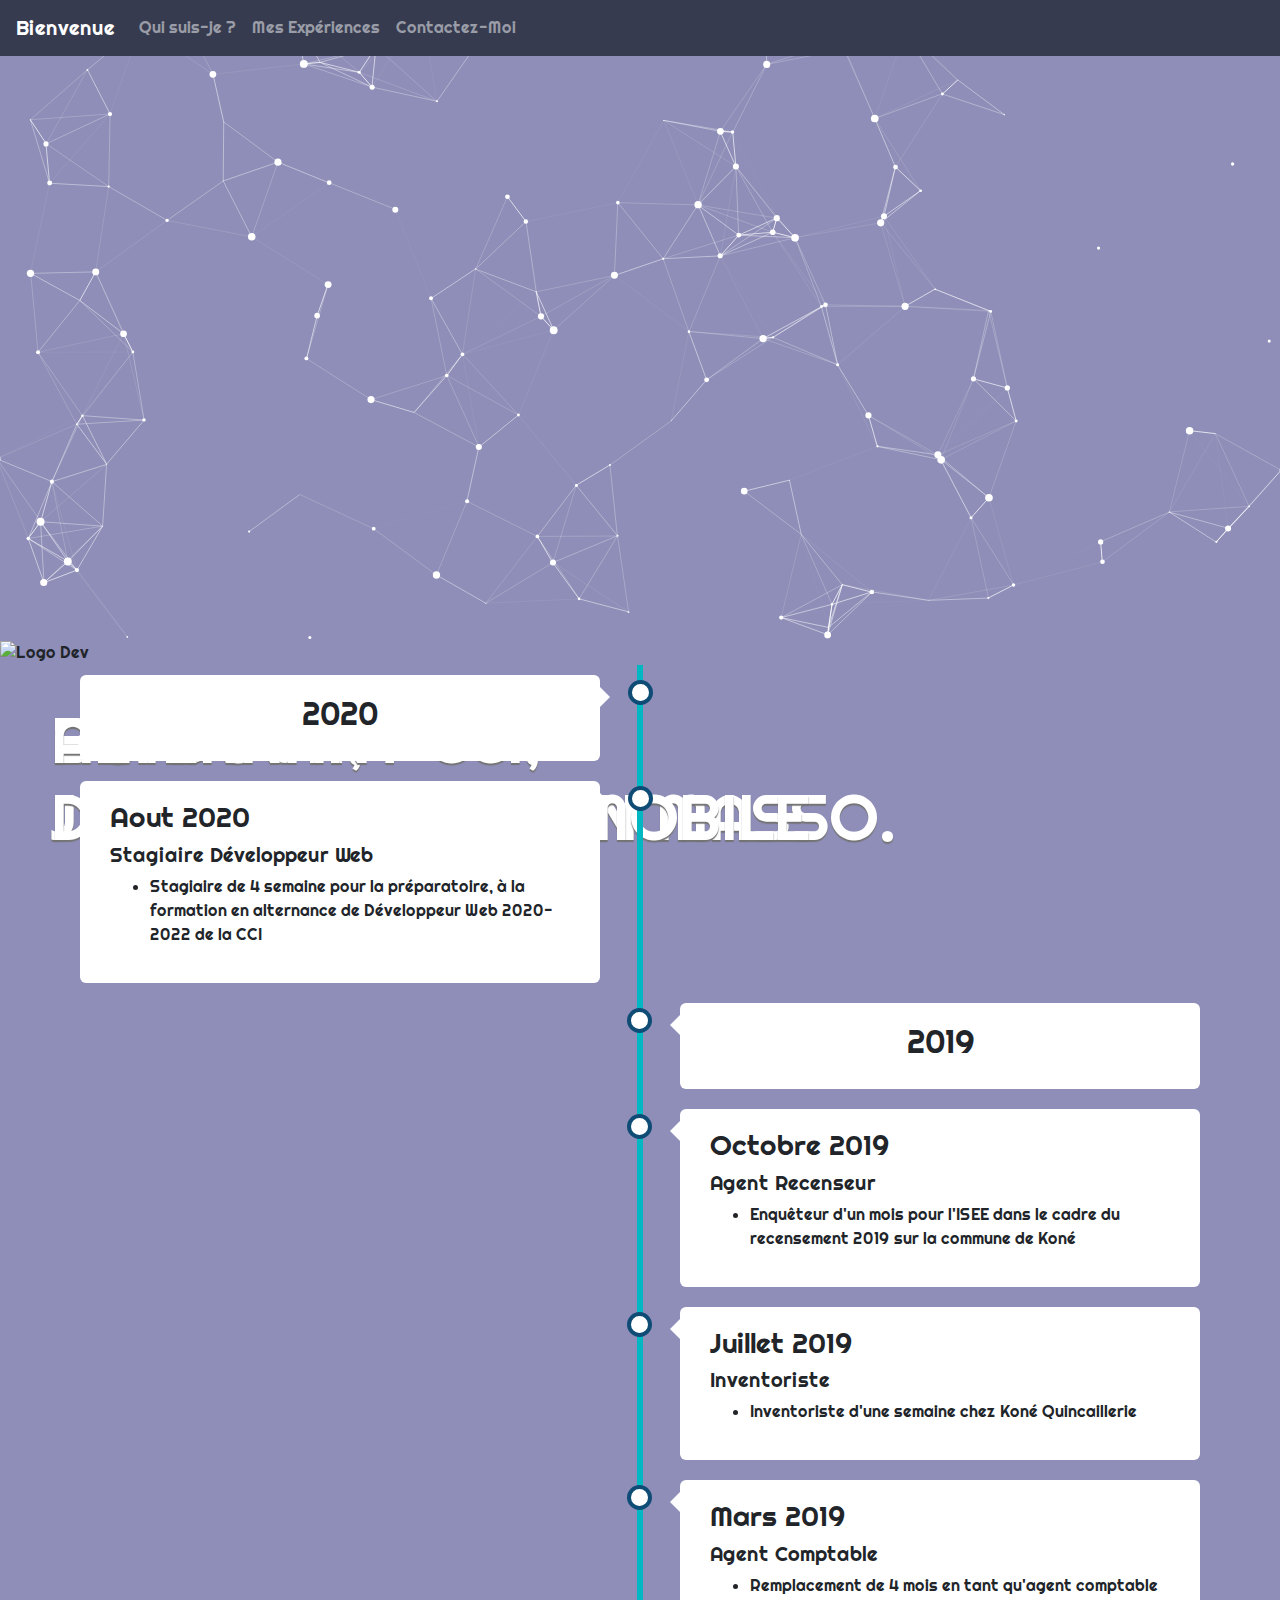
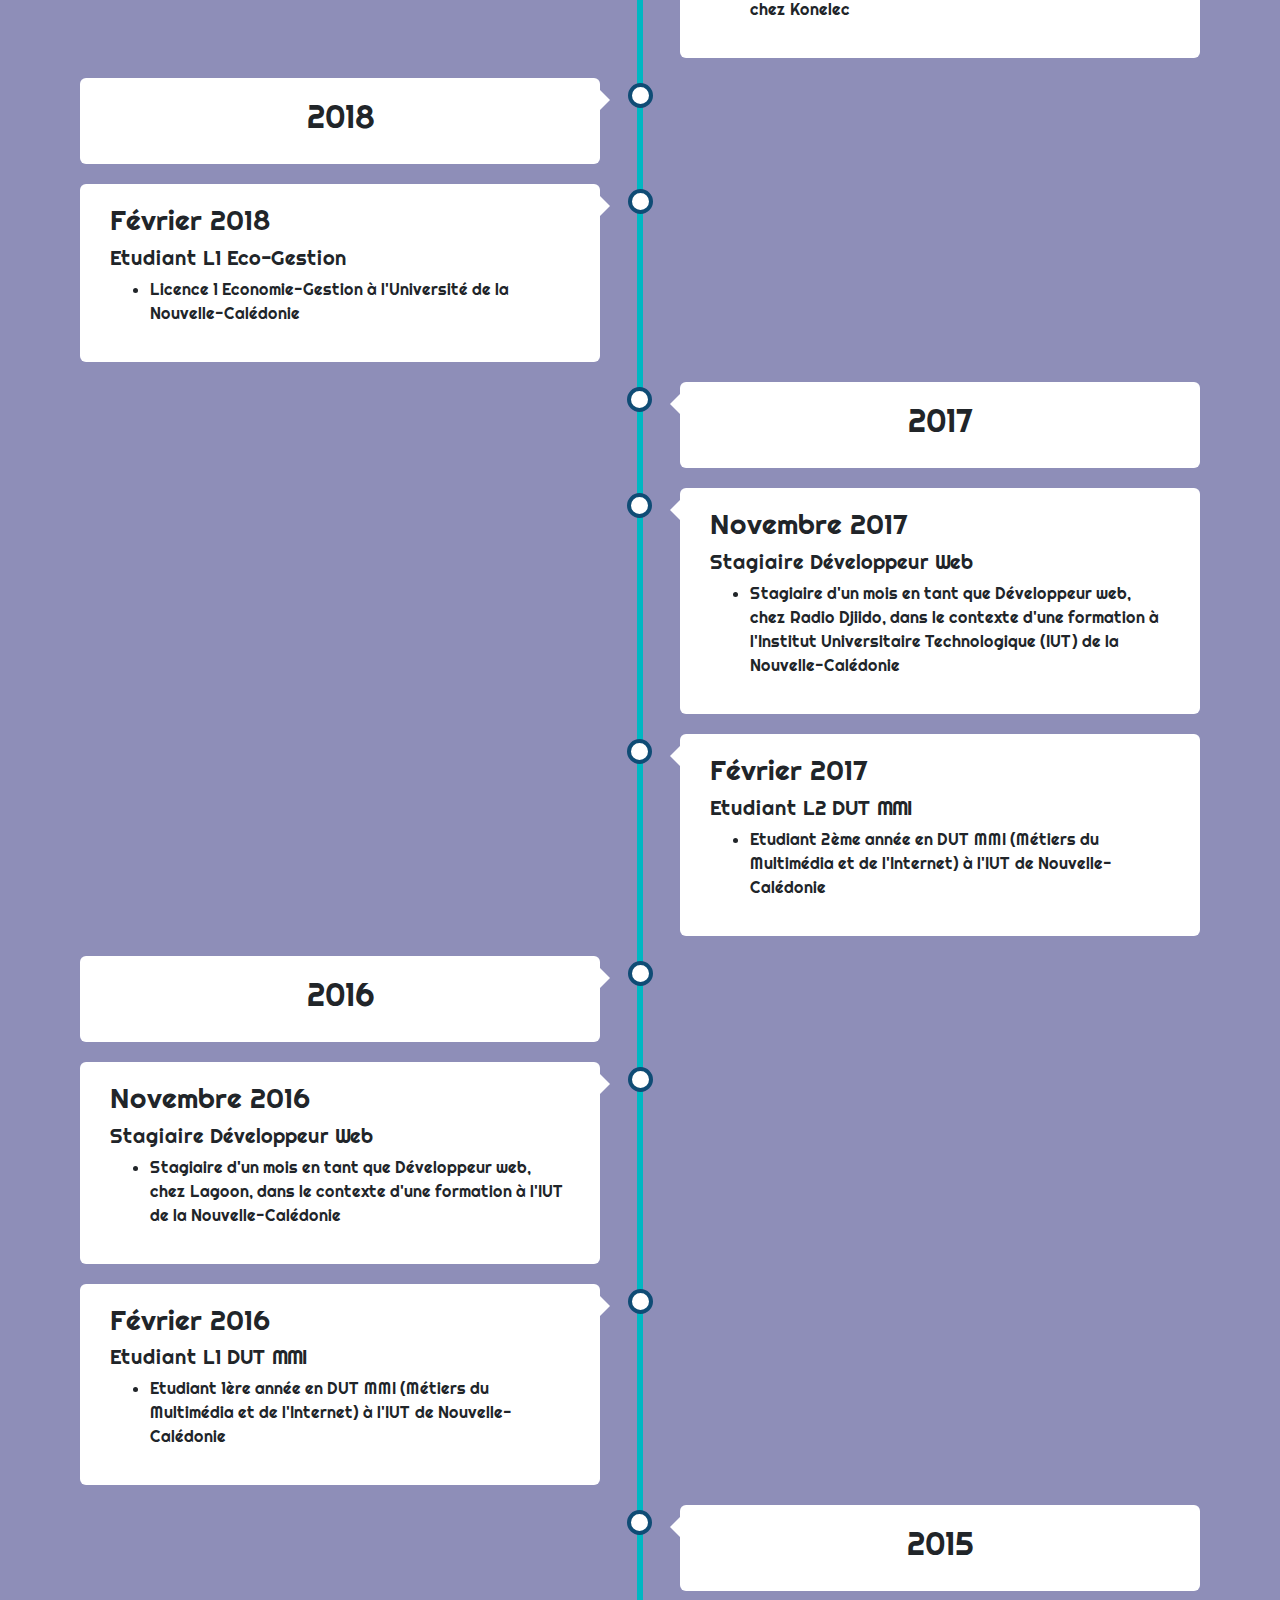
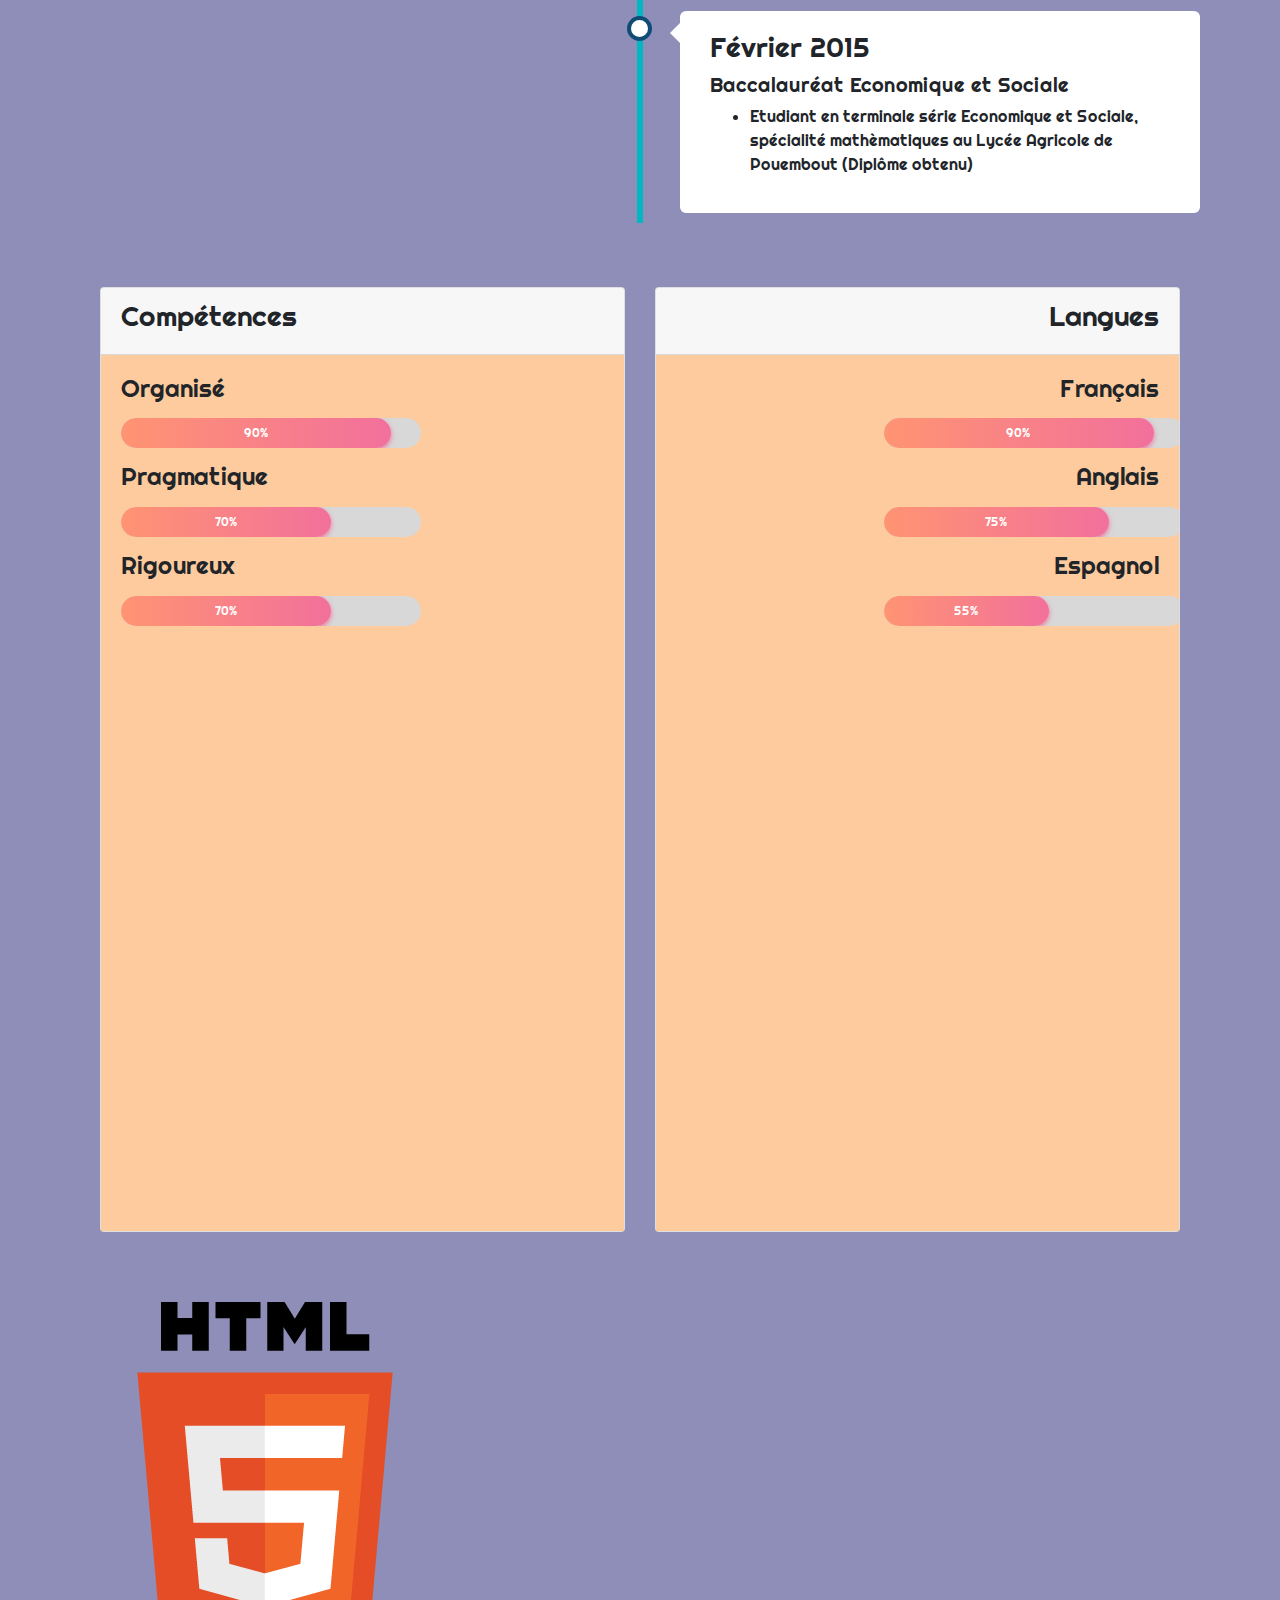
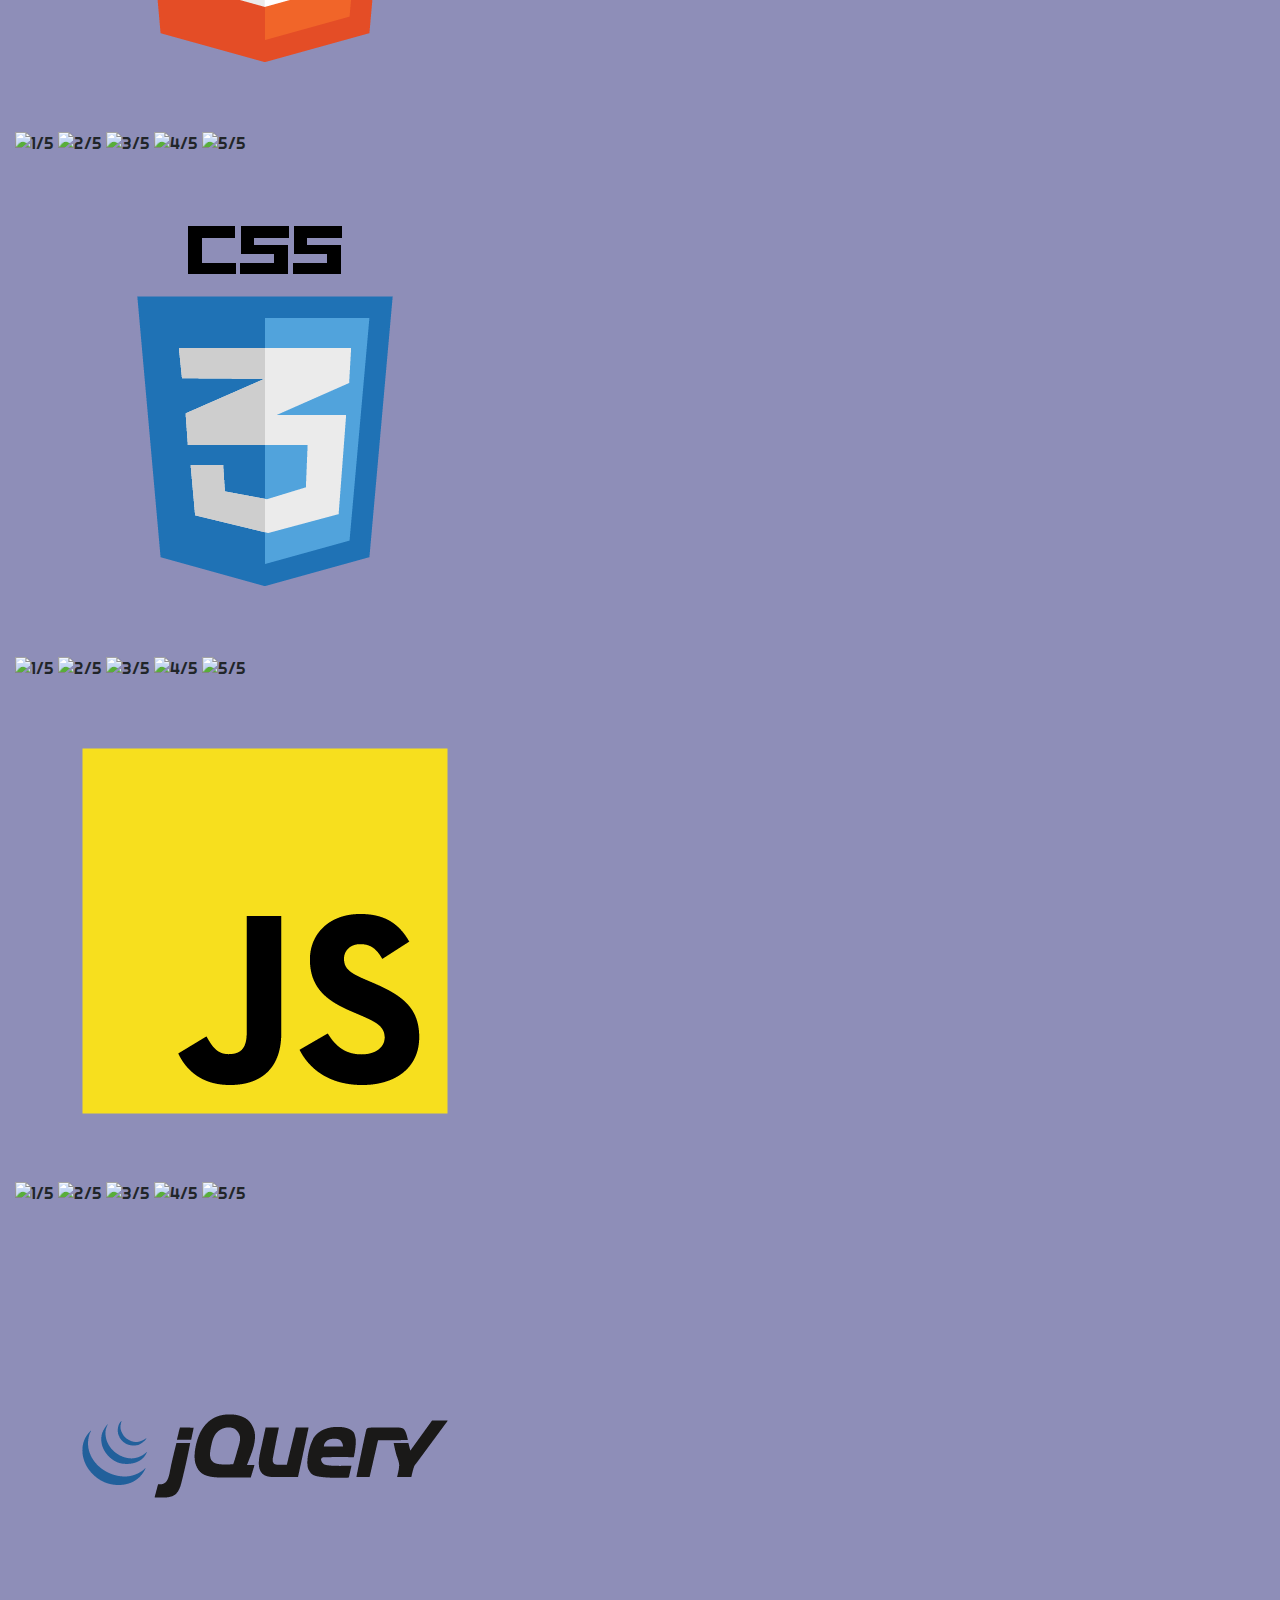
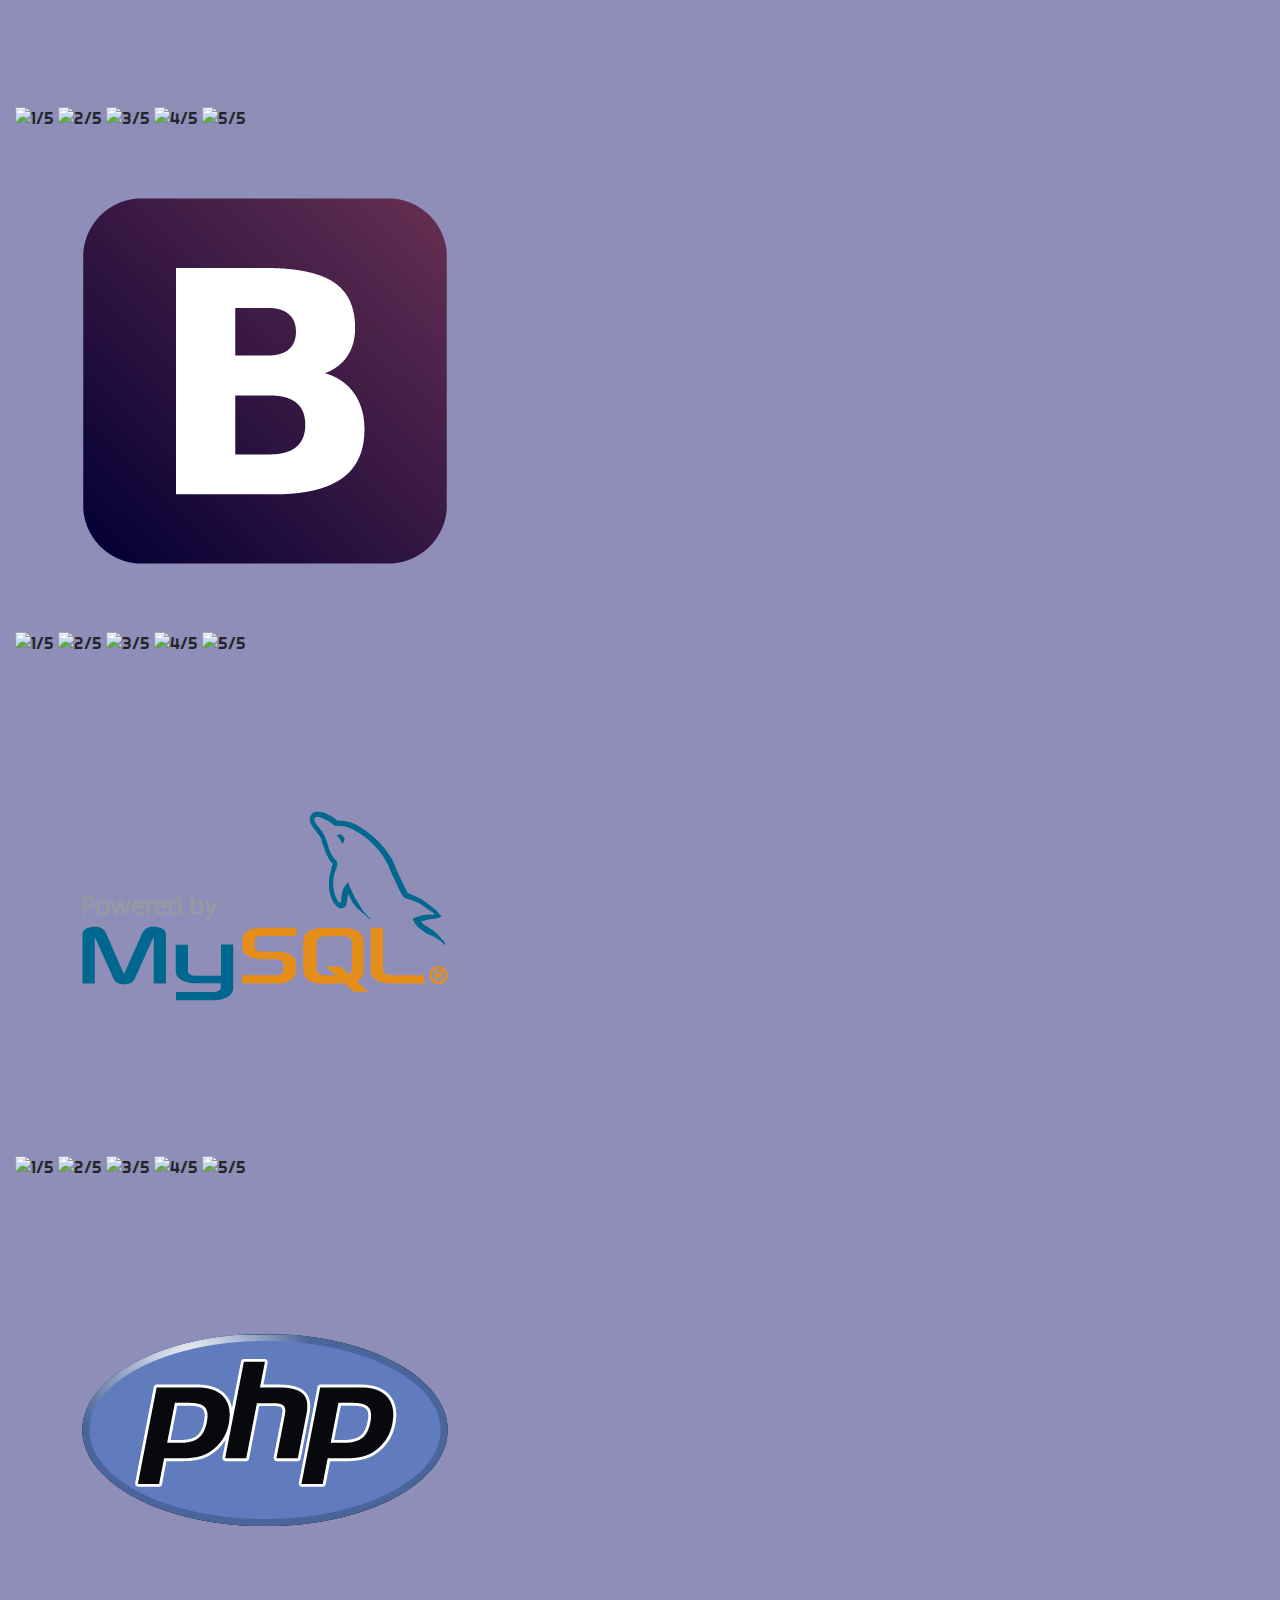
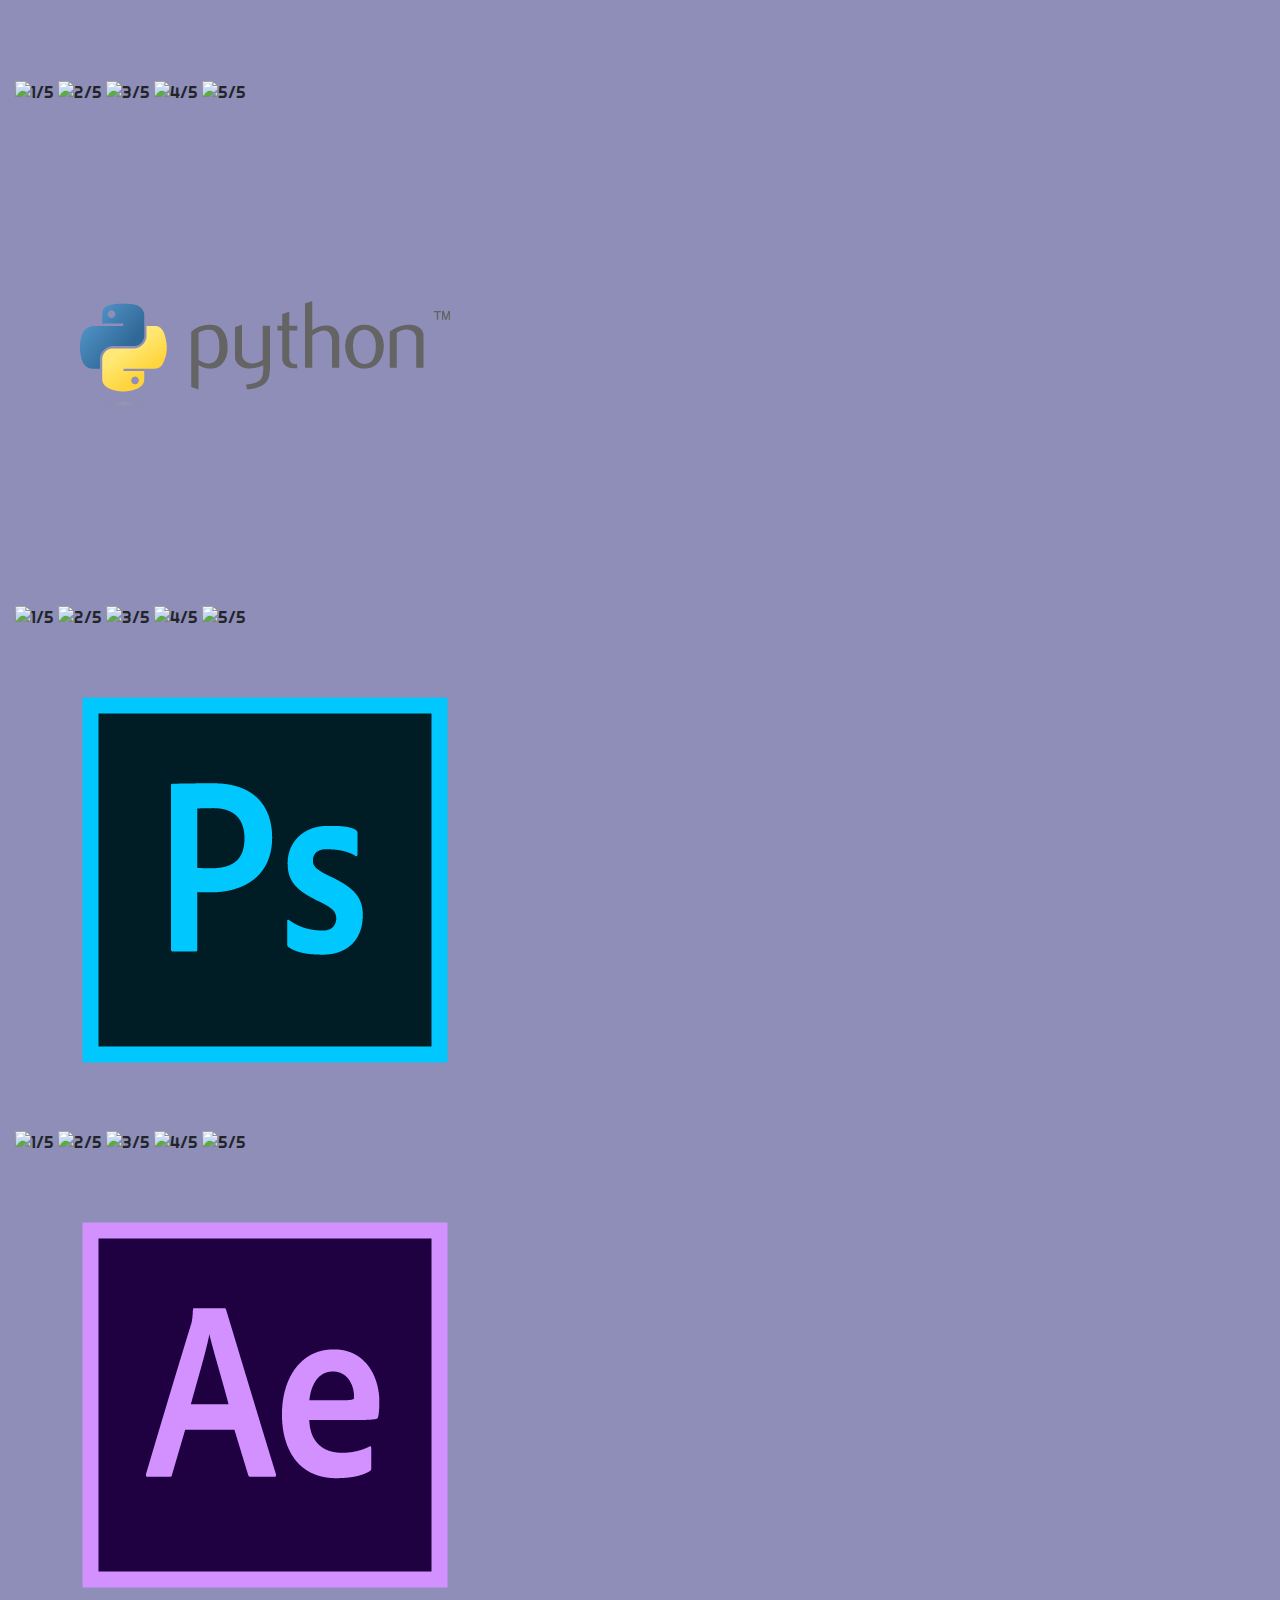
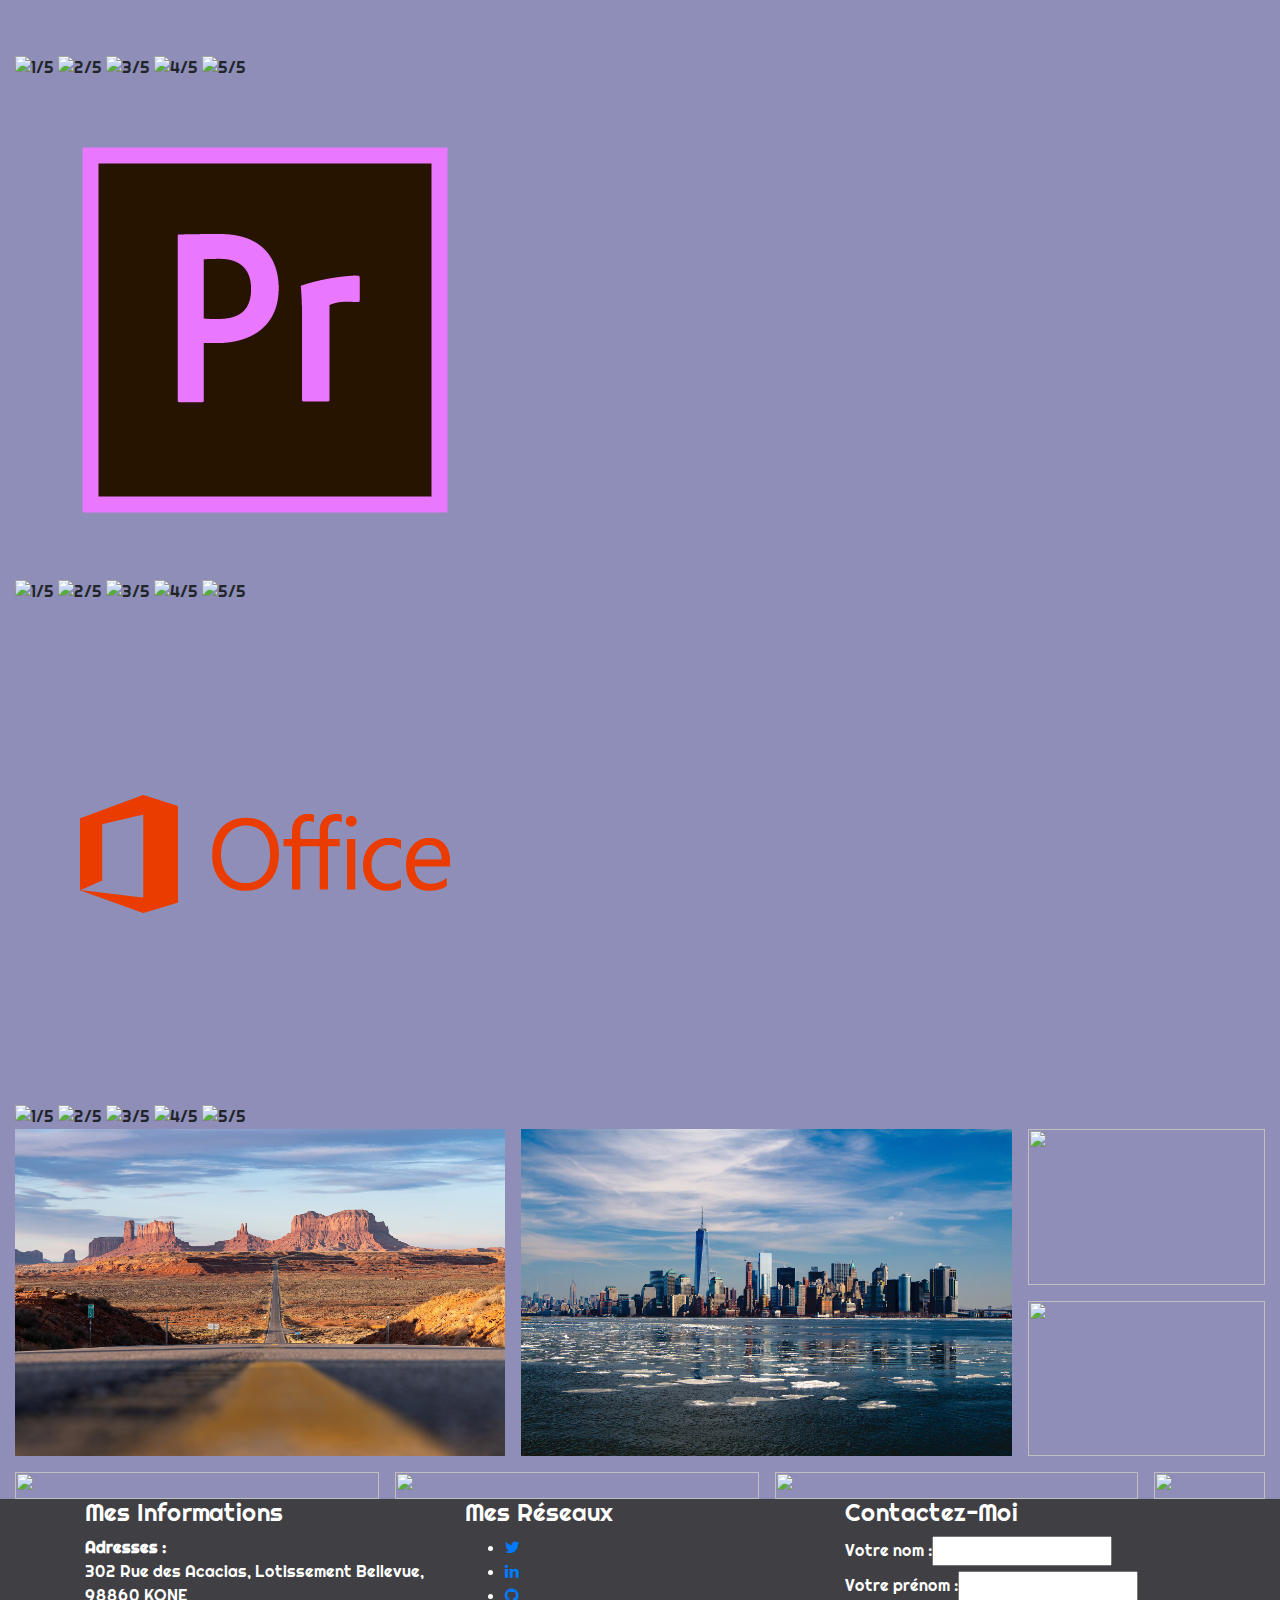
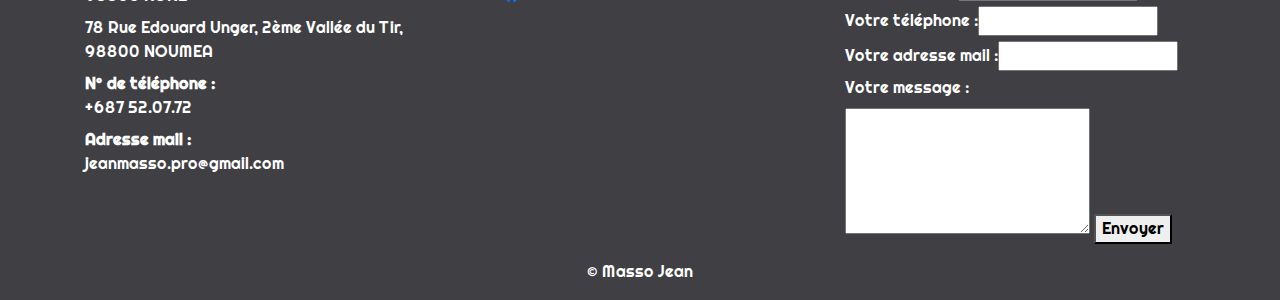
==== commit 18f37f16: "mobile responsive" ====
--- a/index.html
+++ b/index.html
@@ -14,6 +14,7 @@
 
     <link href="https://fonts.googleapis.com/css2?family=Righteous&display=swap" rel="stylesheet">
     <link rel="stylesheet" href="css/style.css">
+    <link rel="stylesheet" href="css/responsive.css">
 
     <style>
 
@@ -28,11 +29,11 @@
             <!-- Brand -->
             <a class="navbar-brand" href="#">Bienvenue</a>
             <!-- Toggler Button -->
-            <button class="navbar-toggler" type="button" data-toggle="collapse" data-target="#collapseNavbar">
+            <button class="navbar-toggler" type="button" data-toggle="collapse" data-target="#collapsibleNavbar">
                 <span class="navbar-toggler-icon"></span>
             </button>
             <!-- Navbar links -->
-            <div class="collapse navbar-collapse float-right" id="collapseNavbar">
+            <div class="collapse navbar-collapse" id="collapsibleNavbar">
                 <ul class="navbar-nav">
                     <li class="nav-item"><a class="nav-link" href="#aboutme">Qui suis-je ?</a></li>
                     <li class="nav-item"><a class="nav-link" href="#experiences">Mes Expériences</a></li>
@@ -197,10 +198,10 @@
     </div>
 
     <!-- Skills -->
-    <div class="container">
+    <div class="container skills">
         <div class="col">
             <div class="row">
-                <div class="col">
+                <div class="col-md-6">
                     <div class="card">
                         <div class="card-header">
                             <h3>Compétences</h3>
@@ -227,7 +228,7 @@
                         </div>
                     </div>
                 </div>
-                <div class="col text-right">
+                <div class="col-md-6 text-right">
                     <div class="card">
                         <div class="card-header">
                             <h3>Langues</h3>
@@ -480,19 +481,19 @@
         <div class="container-fluid">
             <div class="container">
                 <div class="row">
-                    <div class="col-4">
+                    <div class="col-md-4 col-sm-7">
                         <h4>Mes Informations</h4>
                         <dl>
                             <dt>Adresses :</dt>
-                            <dd>302 Rue des Acacias, Lotissement Bellevue, 98860 KONE</dd>
-                            <dd>78 Rue Edouard Unger, 2ème Vallée du Tir, 98800 NOUMEA</dd>
+                            <dd>302 Rue des Acacias, Lotissement Bellevue,<br>98860 KONE</dd>
+                            <dd>78 Rue Edouard Unger, 2ème Vallée du Tir,<br>98800 NOUMEA</dd>
                             <dt>N° de téléphone :</dt>
                             <dd>+687 52.07.72</dd>
                             <dt>Adresse mail :</dt>
                             <dd>jeanmasso.pro@gmail.com</dd>
                         </dl>
                     </div>
-                    <div class="col-4">
+                    <div class="col-md-4 col-sm-5">
                         <h4>Mes Réseaux</h4>
                         <ul class="social-network social-circle">
                             <li><a href="#" class="icoTwitter" title="Twitter"><i class="fa fa-twitter"></i></a></li>
@@ -500,14 +501,14 @@
                             <li><a href="#" class="icoGithub" title="Github"><i class="fa fa-github"></i></a></li>
                         </ul>
                     </div>
-                    <div class="col-4">
+                    <div class="col-md-4 col-sm-12">
                         <h4>Contactez-Moi</h4>
                         <form class="myForm" action="POST">
                             <label for="">Votre nom :</label><input type="text">
                             <label for="">Votre prénom :</label><input type="text">
                             <label for="">Votre téléphone :</label><input type="text">
                             <label for="">Votre adresse mail :</label><input type="text">
-                            <label for="">Votre message :</label><textarea name="" id="" cols="30" rows="5"></textarea>
+                            <label for="">Votre message :</label><textarea name="" id="" cols="28" rows="5"></textarea>
                             <button type="submit">Envoyer</button>
                         </form>
                     </div>
--- a/css/responsive.css
+++ b/css/responsive.css
@@ -0,0 +1,323 @@
+/* Medias screen [992px; 1200px[ */
+
+@media screen and (max-width: 1200px) {
+
+  .title {
+    font-size: 30px;
+  }
+
+  .name {
+    top: 12%;
+  }
+
+  .pro {
+    bottom: 2%;
+  } 
+
+  .text-right .progress{
+    margin-left: 23%;
+  }
+
+  .scene {
+    width: 315px;
+  }
+
+  .center-con-previous {
+    left: -15px;
+    top: 415px;
+  }
+
+  .center-con-next {
+    right: 15px;
+    top: 415px;
+  }
+
+}
+
+/* Medias screen [768px; 992px[ */
+
+@media screen and (max-width: 992px) {
+
+  .skills {
+    display: contents;
+  }
+
+  .title {
+    font-size: 25px;
+  }
+
+  .logo {
+    top: 28%;
+    left: 45%;
+    width: 18%;
+  }
+
+  .pro {
+    bottom: 28%;
+  }
+
+  .text-right .progress {
+    margin-left: 4%;
+  }
+
+  .container-slideshow {
+    margin: 0;
+    padding: 0;
+    height: 355px;
+  }
+
+  .carousel {
+    transform: translateZ(-288px);
+    left: 40px;
+  }
+
+  .gallery {
+    width: 145px;
+    line-height: 60px;
+  }
+
+  .center-con-previous {
+    top: 275px;
+  }
+
+  .center-con-next {
+    top: 275px;
+  }
+
+  .gallery:nth-child(1) {transform: rotateY(0deg) translateZ(288px);}
+  .gallery:nth-child(2) {transform: rotateY(30deg) translateZ(288px);}
+  .gallery:nth-child(3) {transform: rotateY(60deg) translateZ(288px);}
+  .gallery:nth-child(4) {transform: rotateY(90deg) translateZ(288px);}
+  .gallery:nth-child(5) {transform: rotateY(120deg) translateZ(288px);}
+  .gallery:nth-child(6) {transform: rotateY(150deg) translateZ(288px);}
+  .gallery:nth-child(7) {transform: rotateY(180deg) translateZ(288px);}
+  .gallery:nth-child(8) {transform: rotateY(210deg) translateZ(288px);}
+  .gallery:nth-child(9) {transform: rotateY(240deg) translateZ(288px);}
+  .gallery:nth-child(10) {transform: rotateY(270deg) translateZ(288px);}
+  .gallery:nth-child(11) {transform: rotateY(300deg) translateZ(288px);}
+  .gallery:nth-child(12) {transform: rotateY(330deg) translateZ(288px);}
+
+}
+
+/* Medias screen [576px; 768px[ */
+
+@media screen and (max-width: 768px) {
+
+  /* Place the timelime to the left */
+  .timeline::after {
+    left: 31px;
+  }
+
+  /* Full-width containers */
+  .box {
+    width: 100%;
+    padding-left: 70px;
+    padding-right: 25px;
+  }
+
+  /* Make sure that all arrows are pointing leftwards */
+  .box::before {
+    left: 60px;
+    border: medium solid white;
+    border-width: 10px 10px 10px 0;
+    border-color: transparent #333533 transparent transparent;
+  }
+
+  /* Make sure all circles are at the same spot */
+  .left::after,
+  .right::after {
+    left: 15px;
+  }
+
+  /* Make all right containers behave like the left ones */
+  .right {
+    left: 0%;
+  }
+
+  .page-footer .col-sm-12 {
+    display: none;
+  }
+  
+}
+
+/* Medias screen [0pxpx; 576px[ */
+
+@media screen and (max-width: 576px) {
+
+  .navbar a {
+    font-size: 90%;
+  }
+
+  .title {
+    font-size: 20px;
+  }
+
+  .name {
+    top: 10%;
+  }
+
+  .logo {
+    width: 15%;
+    top: 25%;
+  }
+
+  .pro {
+    bottom: 45%;
+  }
+
+  .card {
+    margin-bottom: 10px;
+  }
+
+  .text-right .progress {
+    margin-left: 40%;
+  }
+
+  .page-footer {
+    font-size: 12px;
+  }
+
+}
+
+@media screen and (max-width: 320px) {
+
+  .navbar a {
+    font-size: 90%;
+  }
+
+  .title {
+    font-size: 20px;
+  }
+
+  .name {
+    top: 10%;
+  }
+
+  .logo {
+    width: 15%;
+    top: 25%;
+  }
+
+  .pro {
+    bottom: 45%;
+  }
+
+  .content {
+    padding: 12px 15px;
+  }
+
+  .content h2 {
+    font-size: 20px;
+  }
+
+  .content h3, h5 {
+    font-size: 15px;
+  }
+
+  .content ul {
+    padding-left: 8px;
+    list-style: none;
+    font-size: 12px;
+  }
+
+  .card {
+    margin-bottom: 10px;
+  }
+
+  .card h3, h4 {
+    font-size: 15px;
+  }
+
+  .text-right .progress {
+    margin-left: 0;
+  }
+
+  .progress {
+    width: 100%;
+    height: 18px;
+  }
+
+  .container-slideshow {
+    margin: 0;
+    padding: 0;
+    height: 200px;
+  }
+
+  .carousel {
+    transform: translateZ(-130px);
+    left: 92px;
+  }
+
+  .scene {
+    margin: 5px;
+  }
+
+  .gallery {
+    width: 65px;
+    line-height: 20px;
+  }
+
+  .desc-gallery img {
+    width: 12%;
+  }
+
+  .center-con-previous {
+    top: 150px;
+    left: 80px;
+  }
+
+  .center-con-next {
+    top: 150px;
+    right: 100px;
+  }
+
+  .gallery:nth-child(1) {transform: rotateY(0deg) translateZ(130px);}
+  .gallery:nth-child(2) {transform: rotateY(30deg) translateZ(130px);}
+  .gallery:nth-child(3) {transform: rotateY(60deg) translateZ(130px);}
+  .gallery:nth-child(4) {transform: rotateY(90deg) translateZ(130px);}
+  .gallery:nth-child(5) {transform: rotateY(120deg) translateZ(130px);}
+  .gallery:nth-child(6) {transform: rotateY(150deg) translateZ(130px);}
+  .gallery:nth-child(7) {transform: rotateY(180deg) translateZ(130px);}
+  .gallery:nth-child(8) {transform: rotateY(210deg) translateZ(130px);}
+  .gallery:nth-child(9) {transform: rotateY(240deg) translateZ(130px);}
+  .gallery:nth-child(10) {transform: rotateY(270deg) translateZ(130px);}
+  .gallery:nth-child(11) {transform: rotateY(300deg) translateZ(130px);}
+  .gallery:nth-child(12) {transform: rotateY(330deg) translateZ(130px);}
+
+  .round-previous {
+    width: 32px;
+    height: 32px
+  }
+
+  .round-next{
+    width: 32px;
+    height: 32px
+  }
+
+  .arrow {
+    width: 11px;
+    height: 11px;
+    top: 9px;
+  }
+
+  .arrow.primera.previous {
+    left: 20%;
+  }
+
+  .segunda.previous {
+    margin-left: 10px;
+}
+
+  .arrow.primera.next {
+    left: 25%;
+  }
+
+  .segunda.next{
+    margin-left: 12px;
+  }
+
+  .page-footer {
+    font-size: 12px;
+  }
+
+}
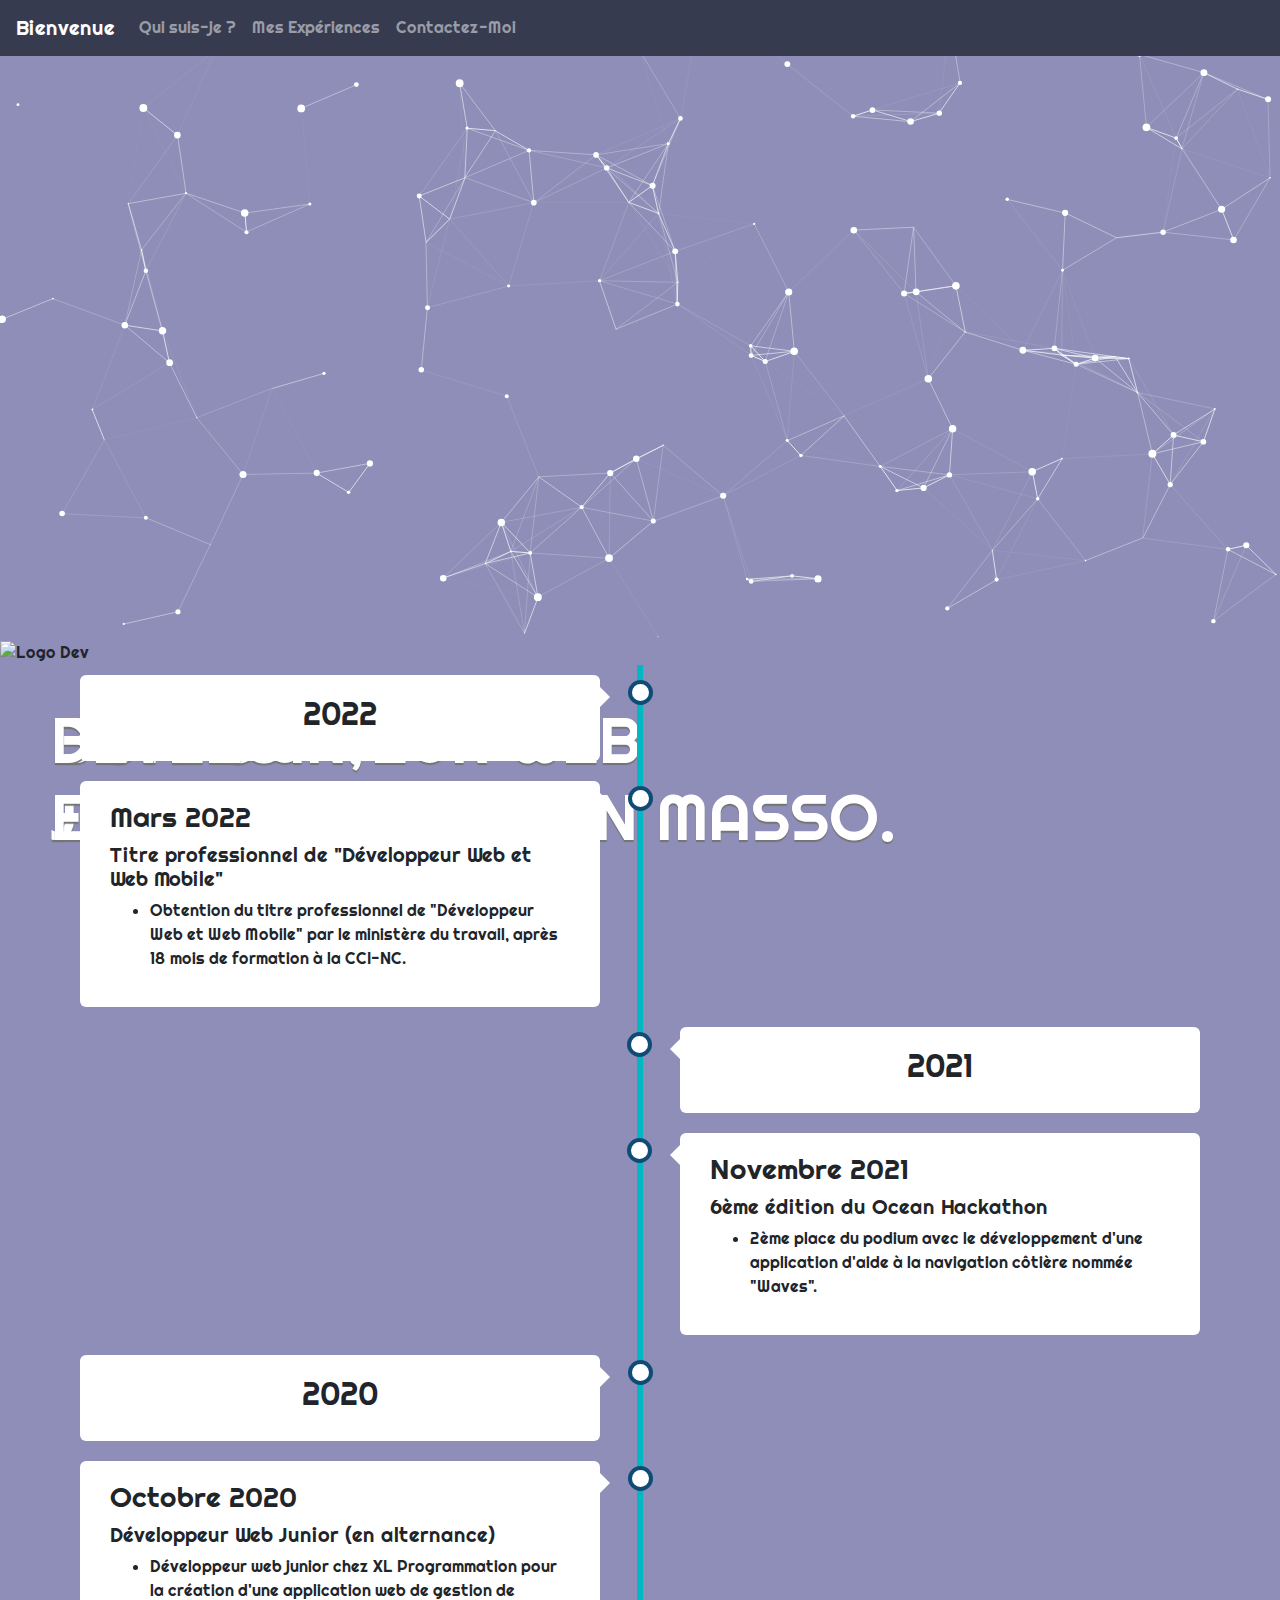
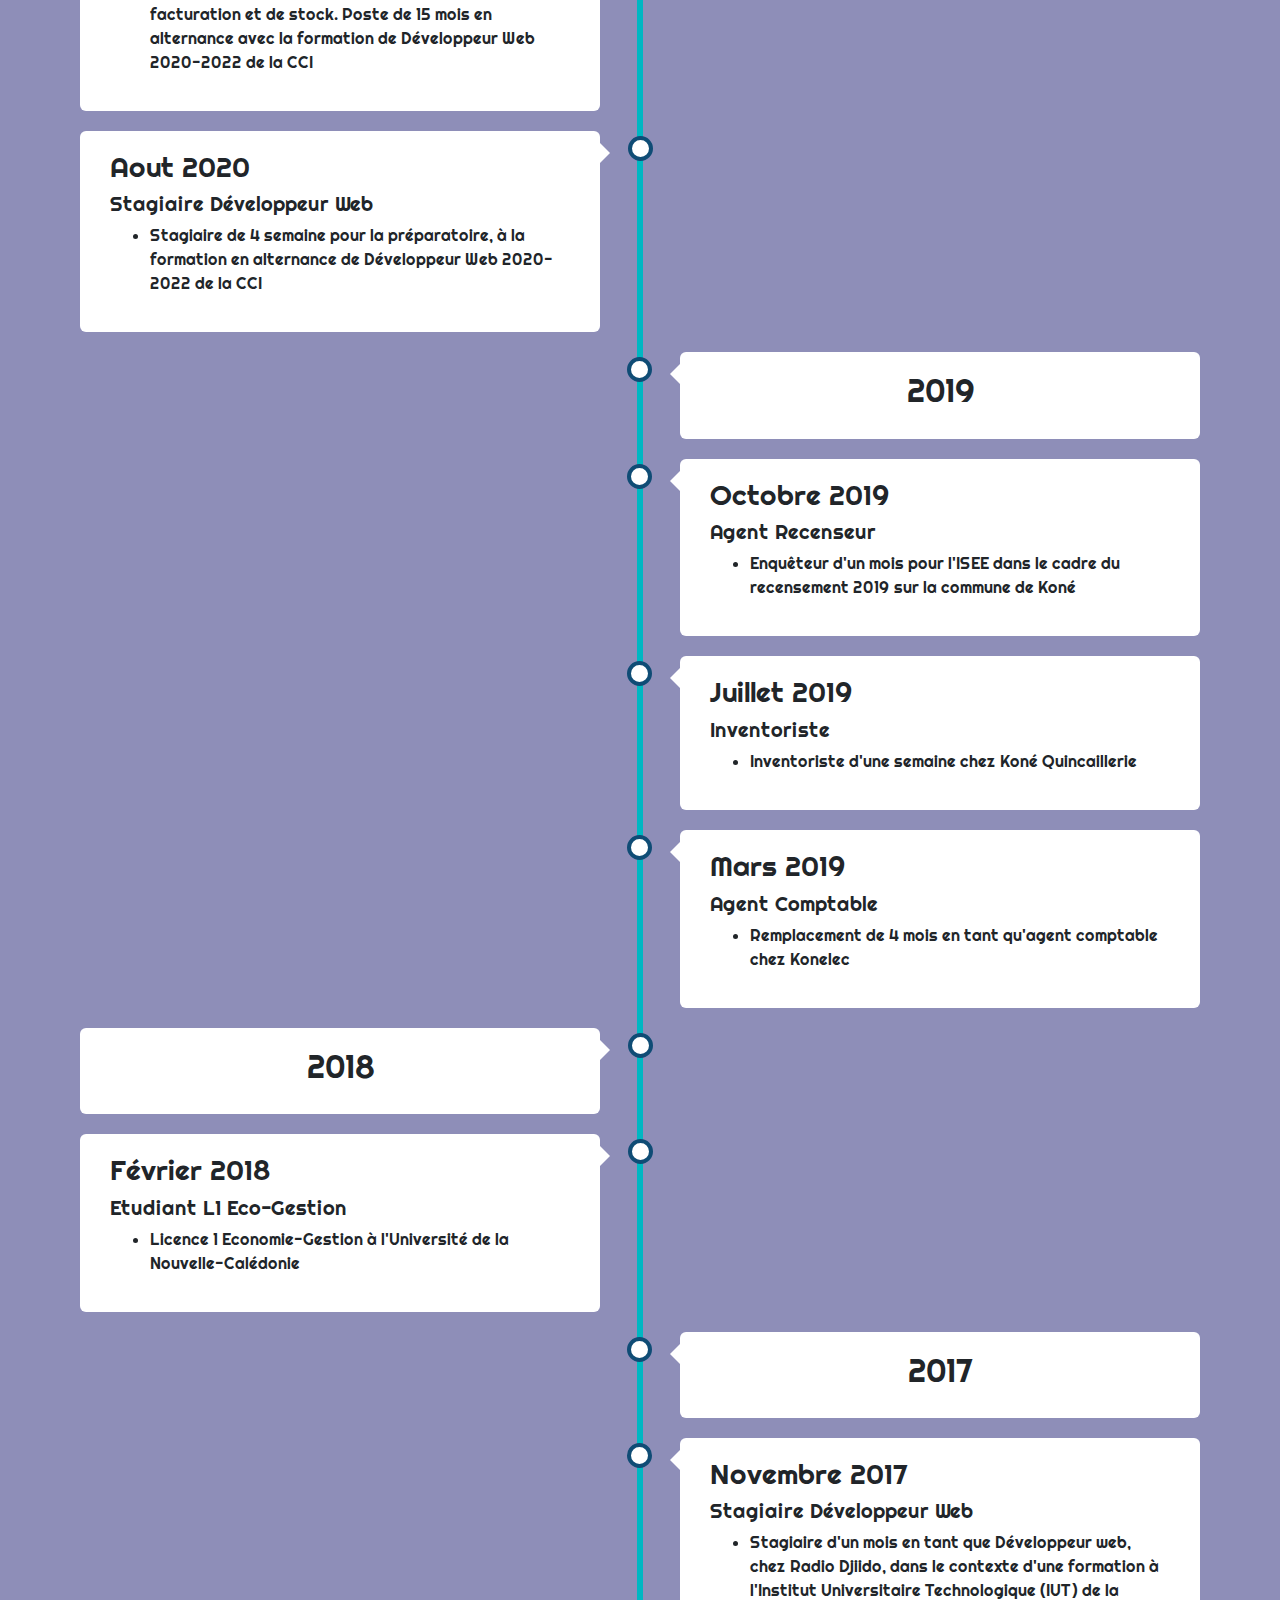
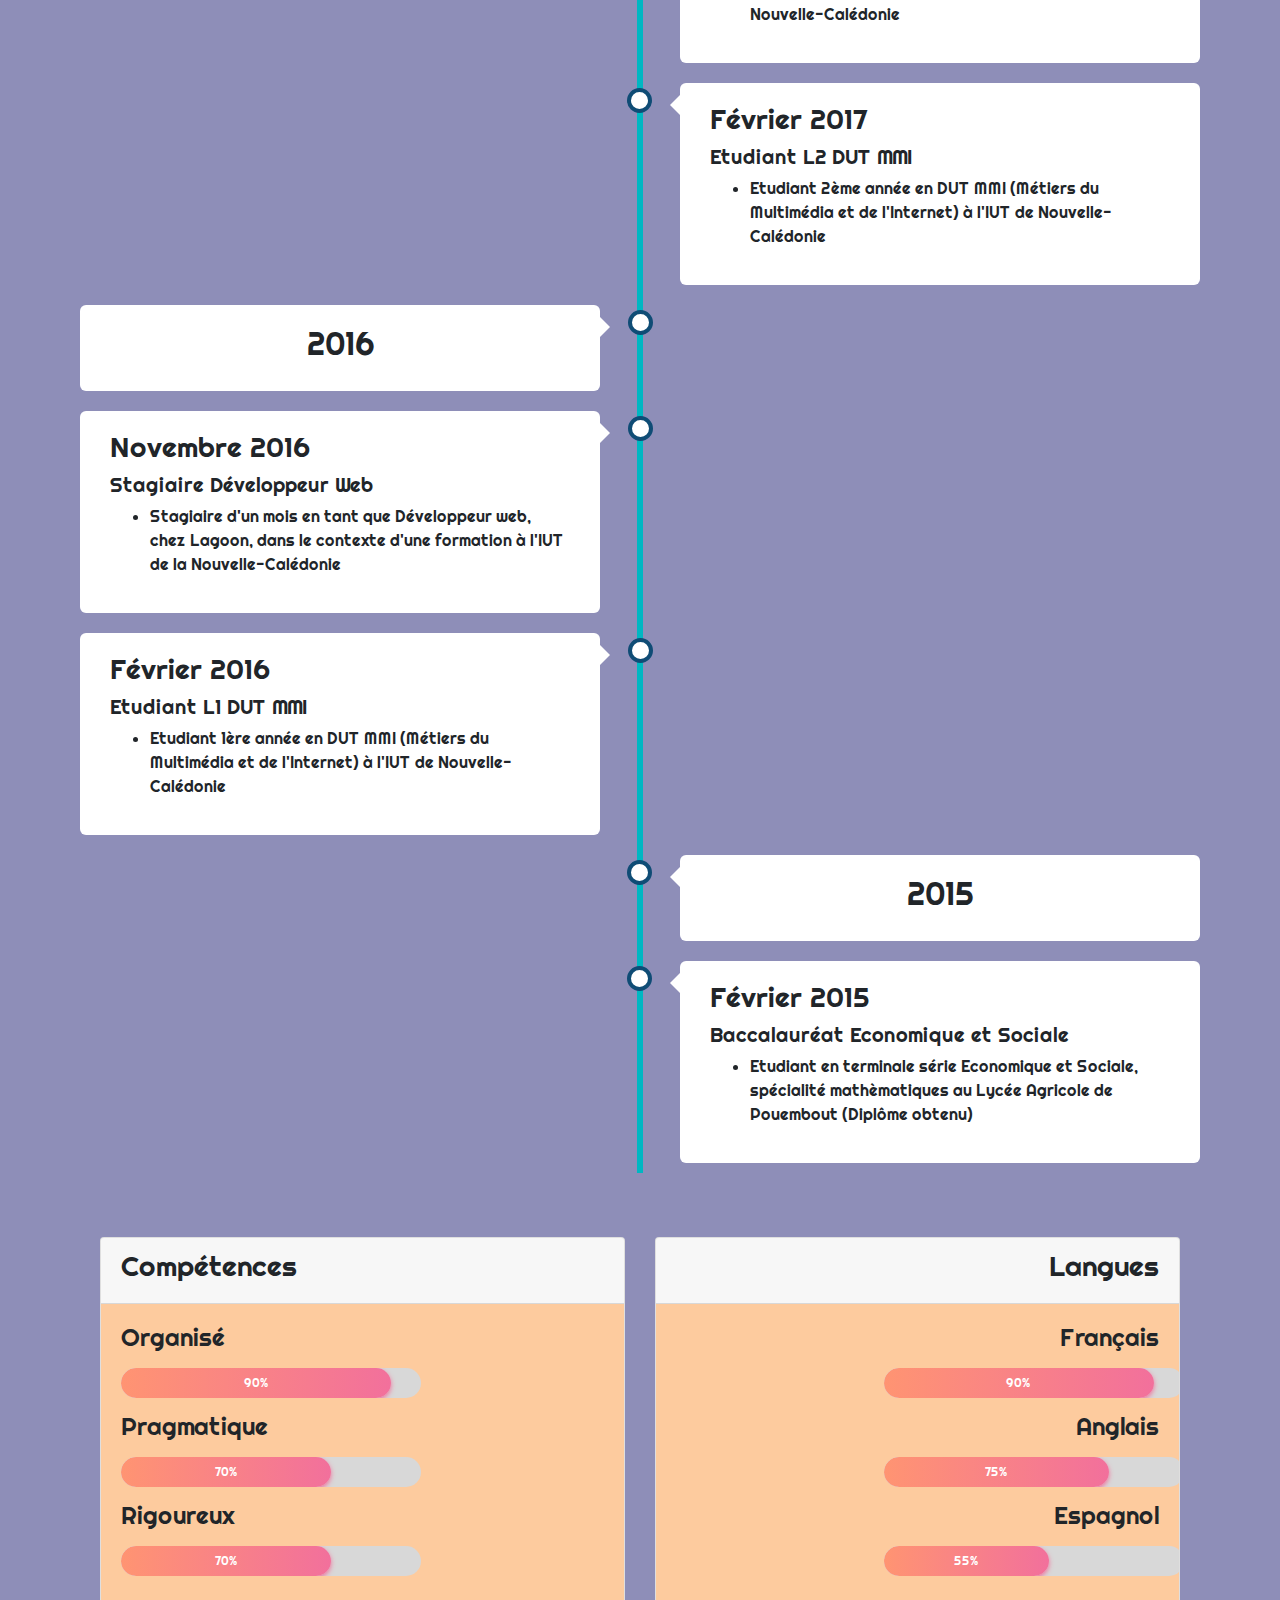
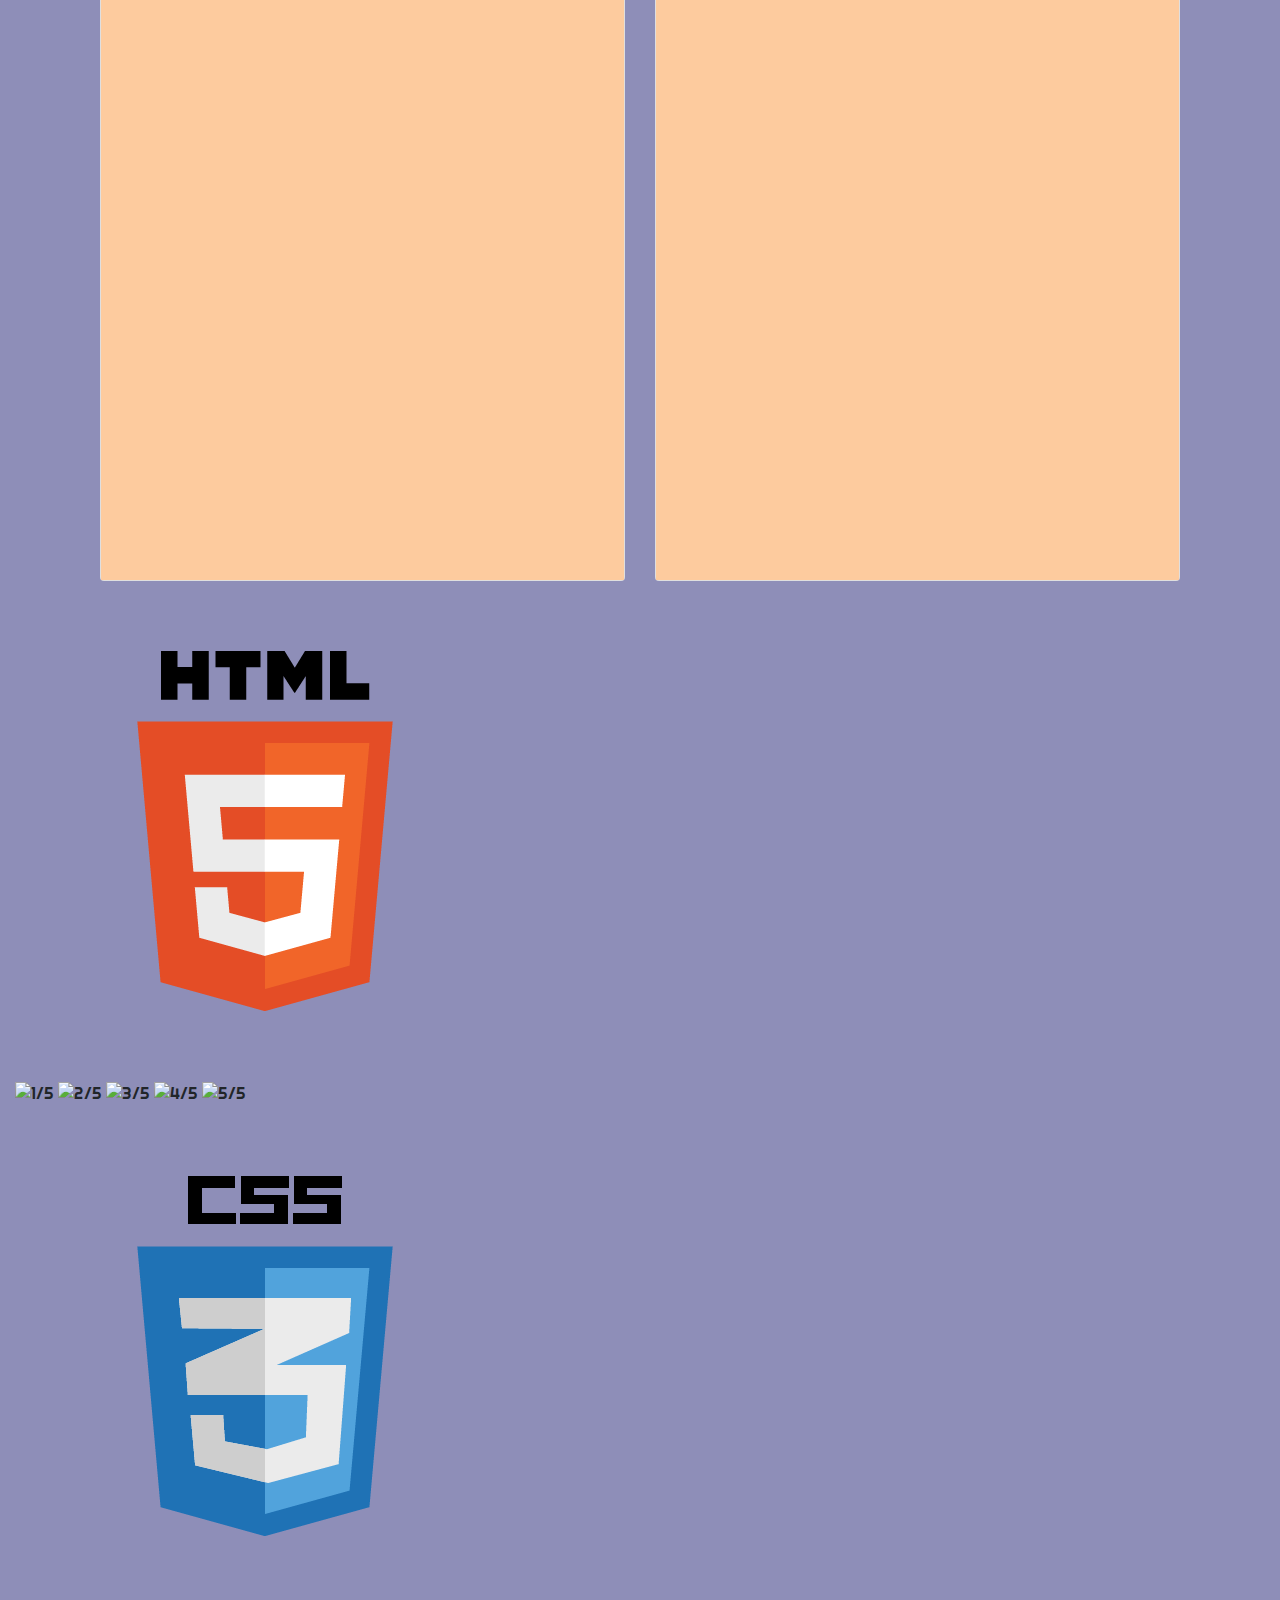
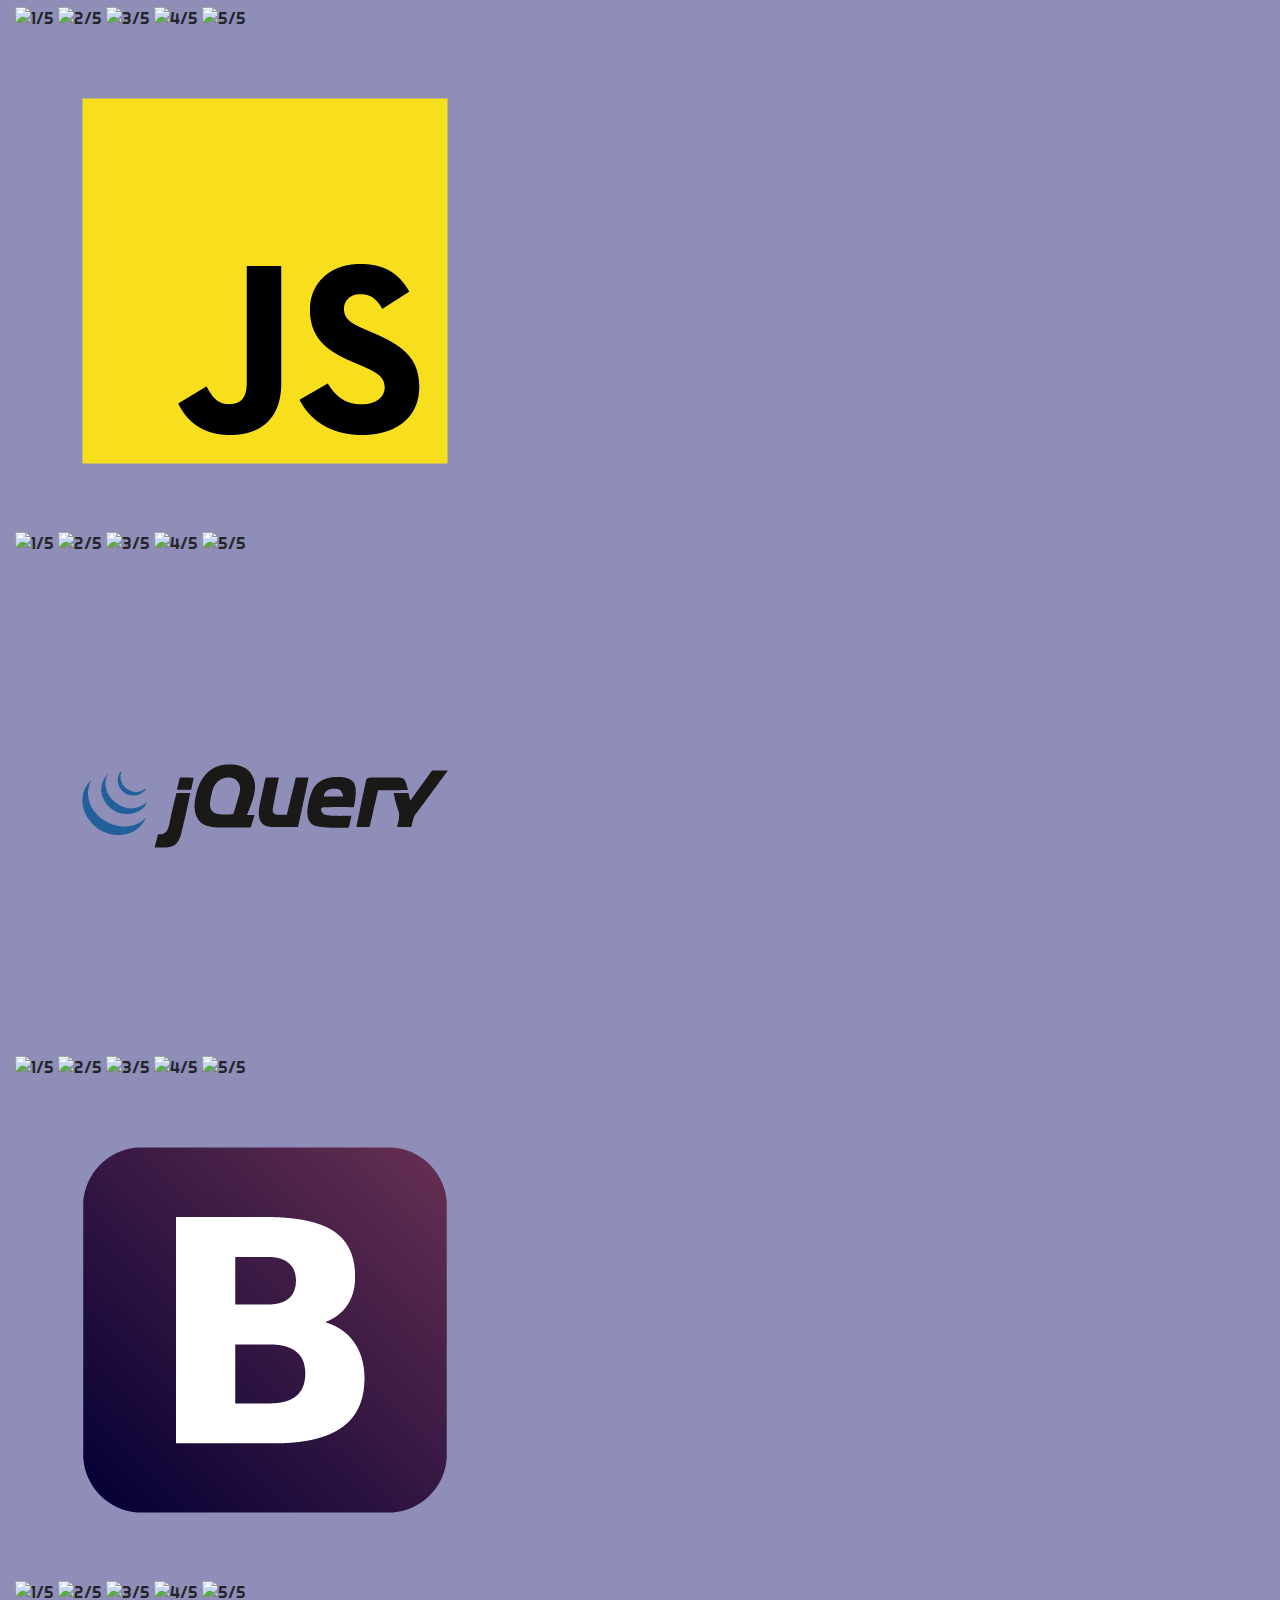
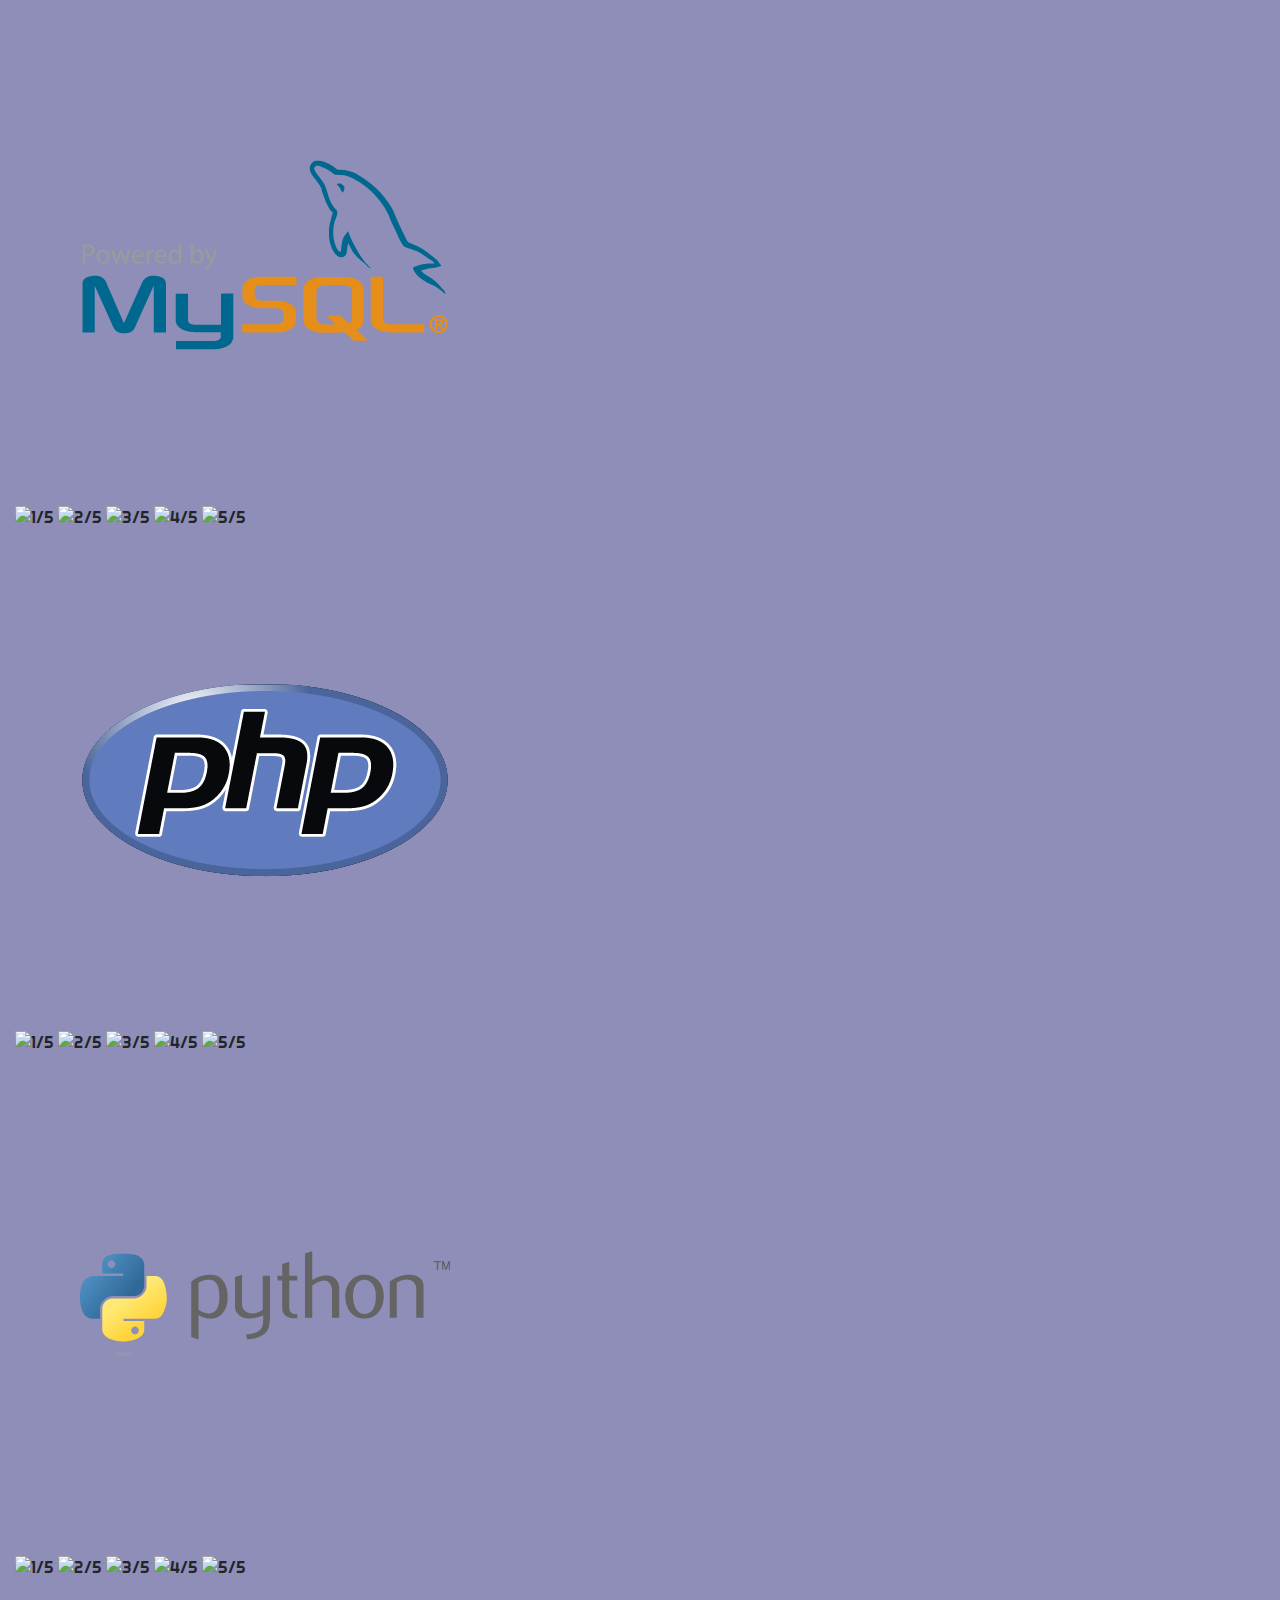
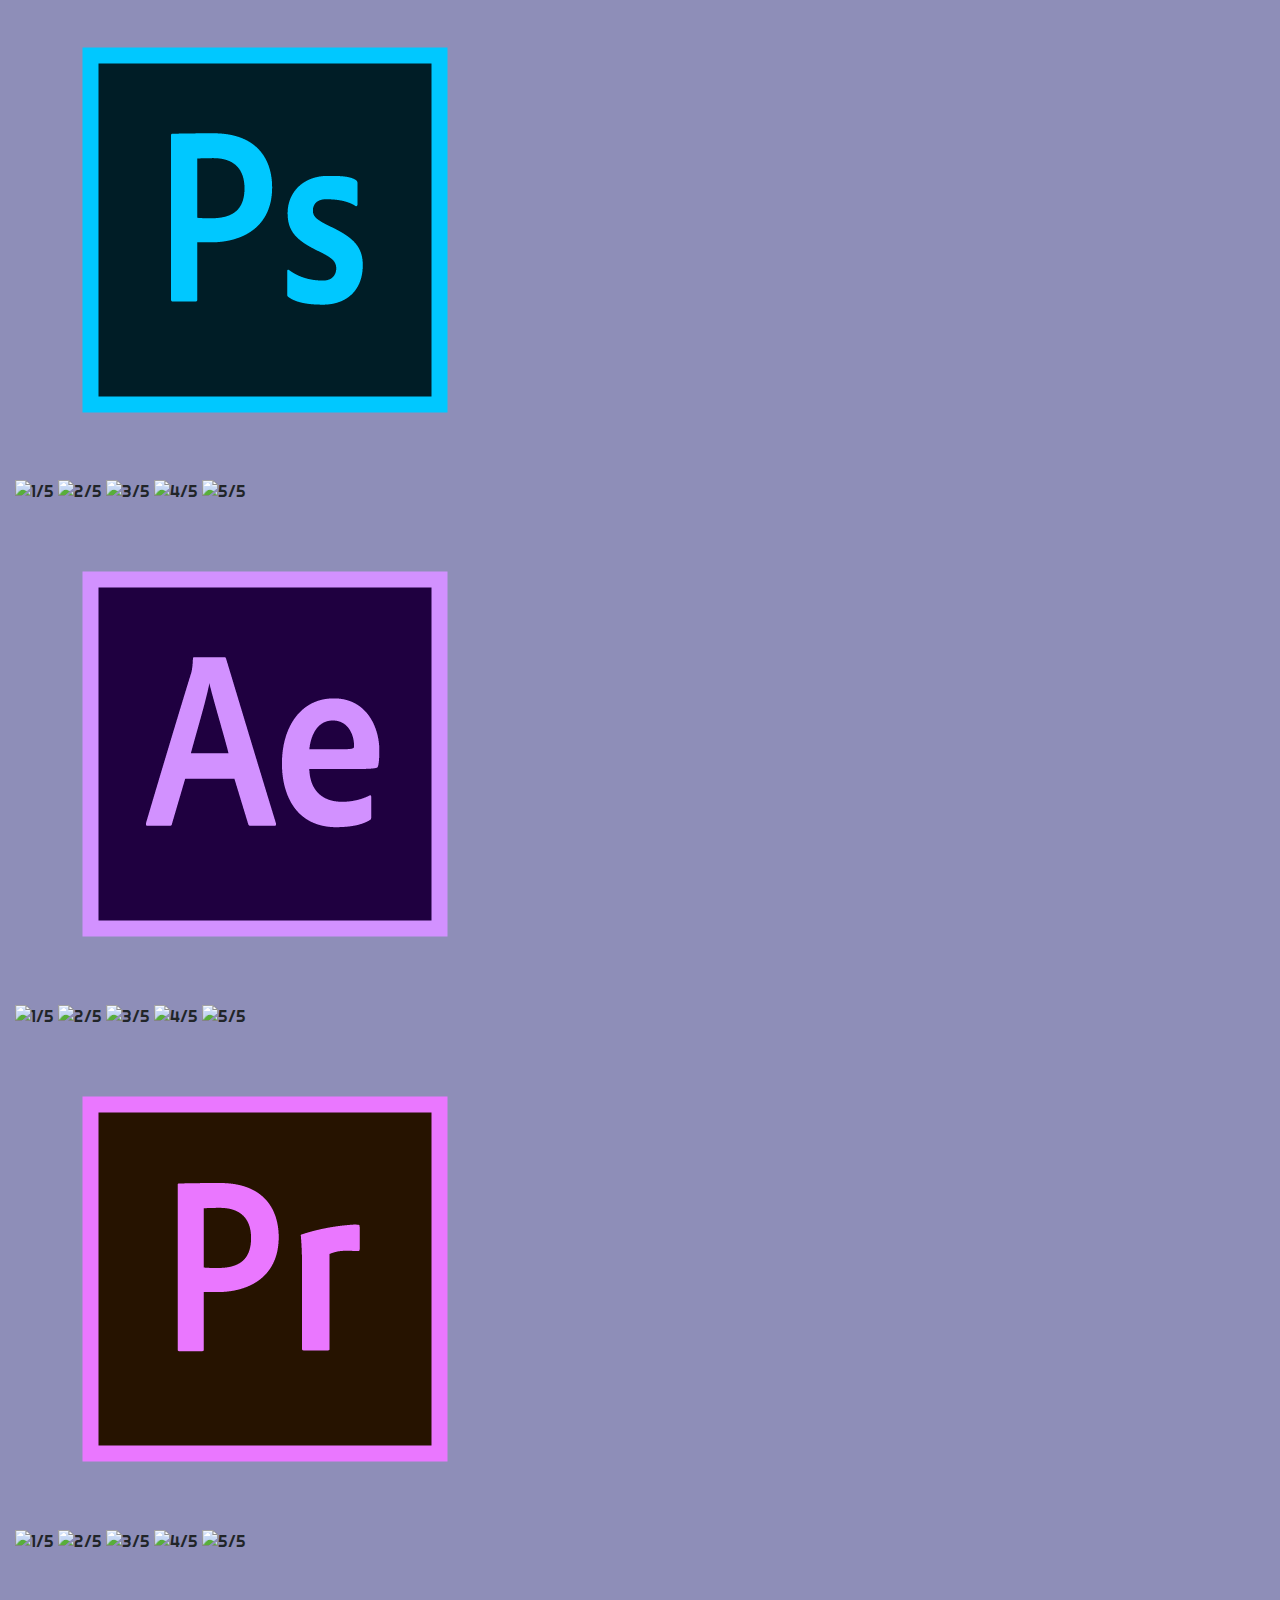
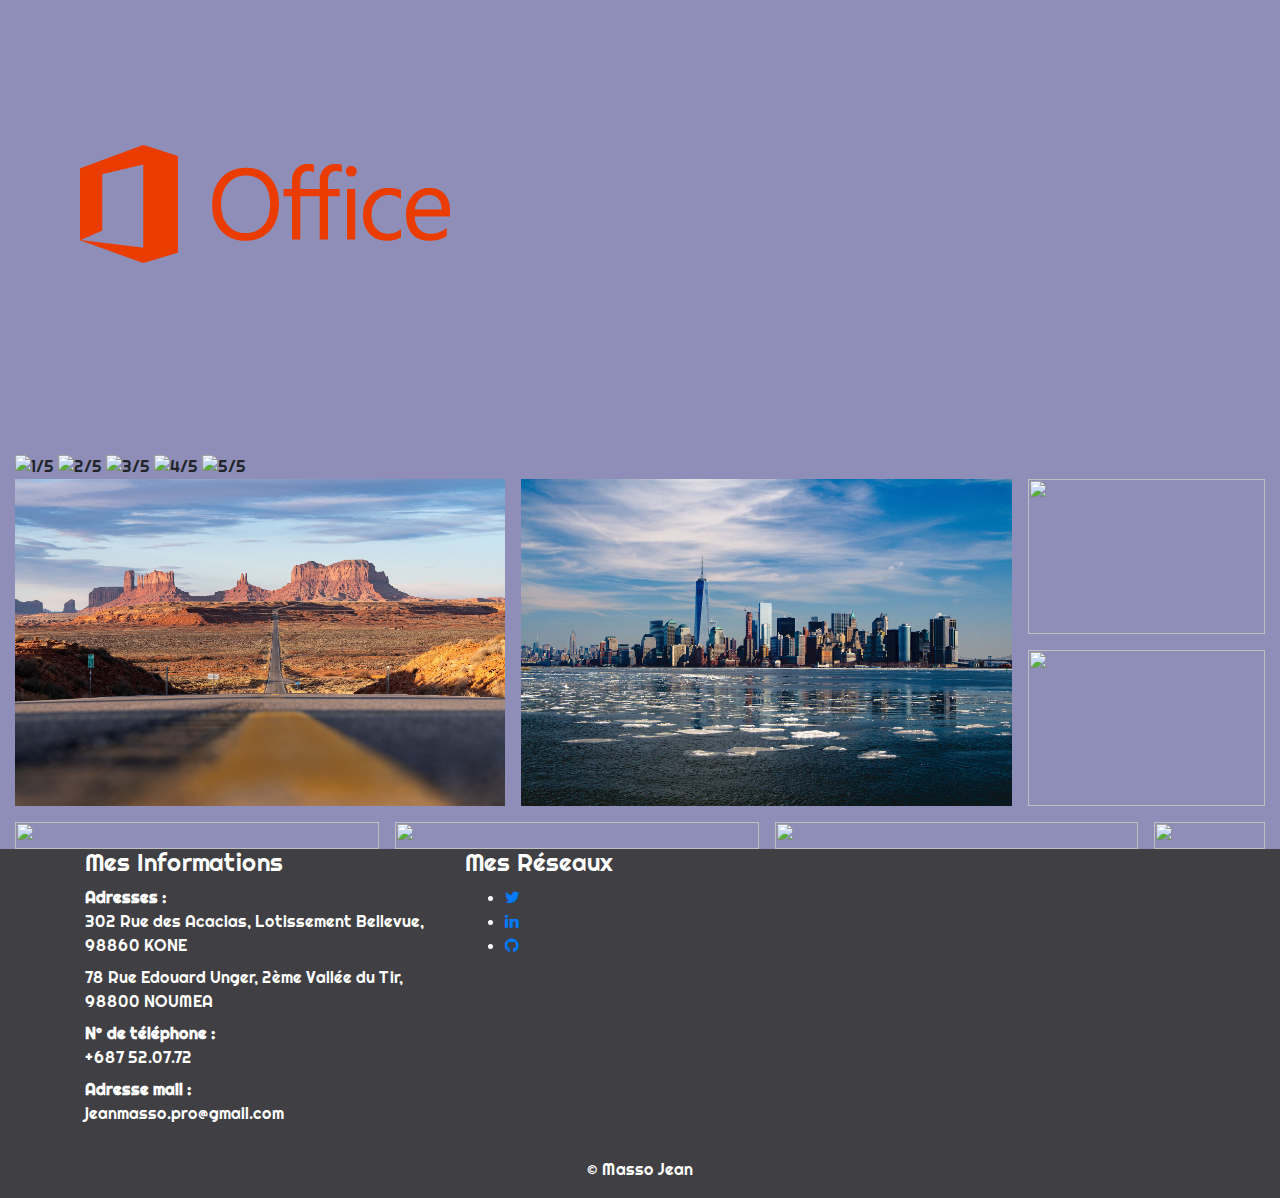
==== commit 1eb7520a: "save" ====
--- a/index.html
+++ b/index.html
@@ -48,12 +48,11 @@
     <div id="abooutme" class="container-fluid container_particules">
         <div class="content_particles">
             <div id="particles"></div>
-            <!-- <img src="images/image1.jpg" class="circle rounded-circle" alt=""> -->
             <h2 class="title name">Bonjour,<br>Je m'appelle Jean Masso.</h2>
             <div class="logo">
                 <img src="logos/logo.png" alt="Logo Dev">
             </div>
-            <h2 class="title pro">Alternant CCI,<br>DEV WEB et WEB MOBILE</h2>
+            <h2 class="title pro">Développeur Web <br>et Web Mobile</h2>
         </div>
     </div>
     </div>
@@ -66,7 +65,44 @@
                 <div class="timeline">
                     <div class="box left">
                         <div class="content">
+                            <h2 class="text-center">2022</h2>
+                        </div>
+                    </div>
+                    <div class="box left">
+                        <div class="content">
+                            <h3>Mars 2022</h3>
+                            <h5>Titre professionnel de "Développeur Web et Web Mobile"</h5>
+                            <ul>
+                                <li>Obtention du titre professionnel de "Développeur Web et Web Mobile" par le ministère du travail, après 18 mois de formation à la CCI-NC.</li>
+                            </ul>
+                        </div>
+                    </div>
+                    <div class="box right">
+                        <div class="content">
+                            <h2 class="text-center">2021</h2>
+                        </div>
+                    </div>
+                    <div class="box right">
+                        <div class="content">
+                            <h3>Novembre 2021</h3>
+                            <h5>6ème édition du Ocean Hackathon</h5>
+                            <ul>
+                                <li>2ème place du podium avec le développement d'une application d'aide à la navigation côtière nommée "Waves".</li>
+                            </ul>
+                        </div>
+                    </div>
+                    <div class="box left">
+                        <div class="content">
                             <h2 class="text-center">2020</h2>
+                        </div>
+                    </div>
+                    <div class="box left">
+                        <div class="content">
+                            <h3>Octobre 2020</h3>
+                            <h5>Développeur Web Junior (en alternance)</h5>
+                            <ul>
+                                <li>Développeur web junior chez XL Programmation pour la création d'une application web de gestion de facturation et de stock. Poste de 15 mois en alternance avec la formation de Développeur Web 2020-2022 de la CCI</li>
+                            </ul>
                         </div>
                     </div>
                     <div class="box left">
@@ -501,7 +537,7 @@
                             <li><a href="#" class="icoGithub" title="Github"><i class="fa fa-github"></i></a></li>
                         </ul>
                     </div>
-                    <div class="col-md-4 col-sm-12">
+                    <!-- <div class="col-md-4 col-sm-12">
                         <h4>Contactez-Moi</h4>
                         <form class="myForm" action="POST">
                             <label for="">Votre nom :</label><input type="text">
@@ -511,7 +547,7 @@
                             <label for="">Votre message :</label><textarea name="" id="" cols="28" rows="5"></textarea>
                             <button type="submit">Envoyer</button>
                         </form>
-                    </div>
+                    </div> -->
                 </div>
             </div>
             <div class="footer-copyright text-center py-3">© Masso Jean</div>
--- a/css/responsive.css
+++ b/css/responsive.css
@@ -179,7 +179,7 @@
 
 }
 
-@media screen and (max-width: 320px) {
+@media screen and (max-width: 425px) {
 
   .navbar a {
     font-size: 90%;
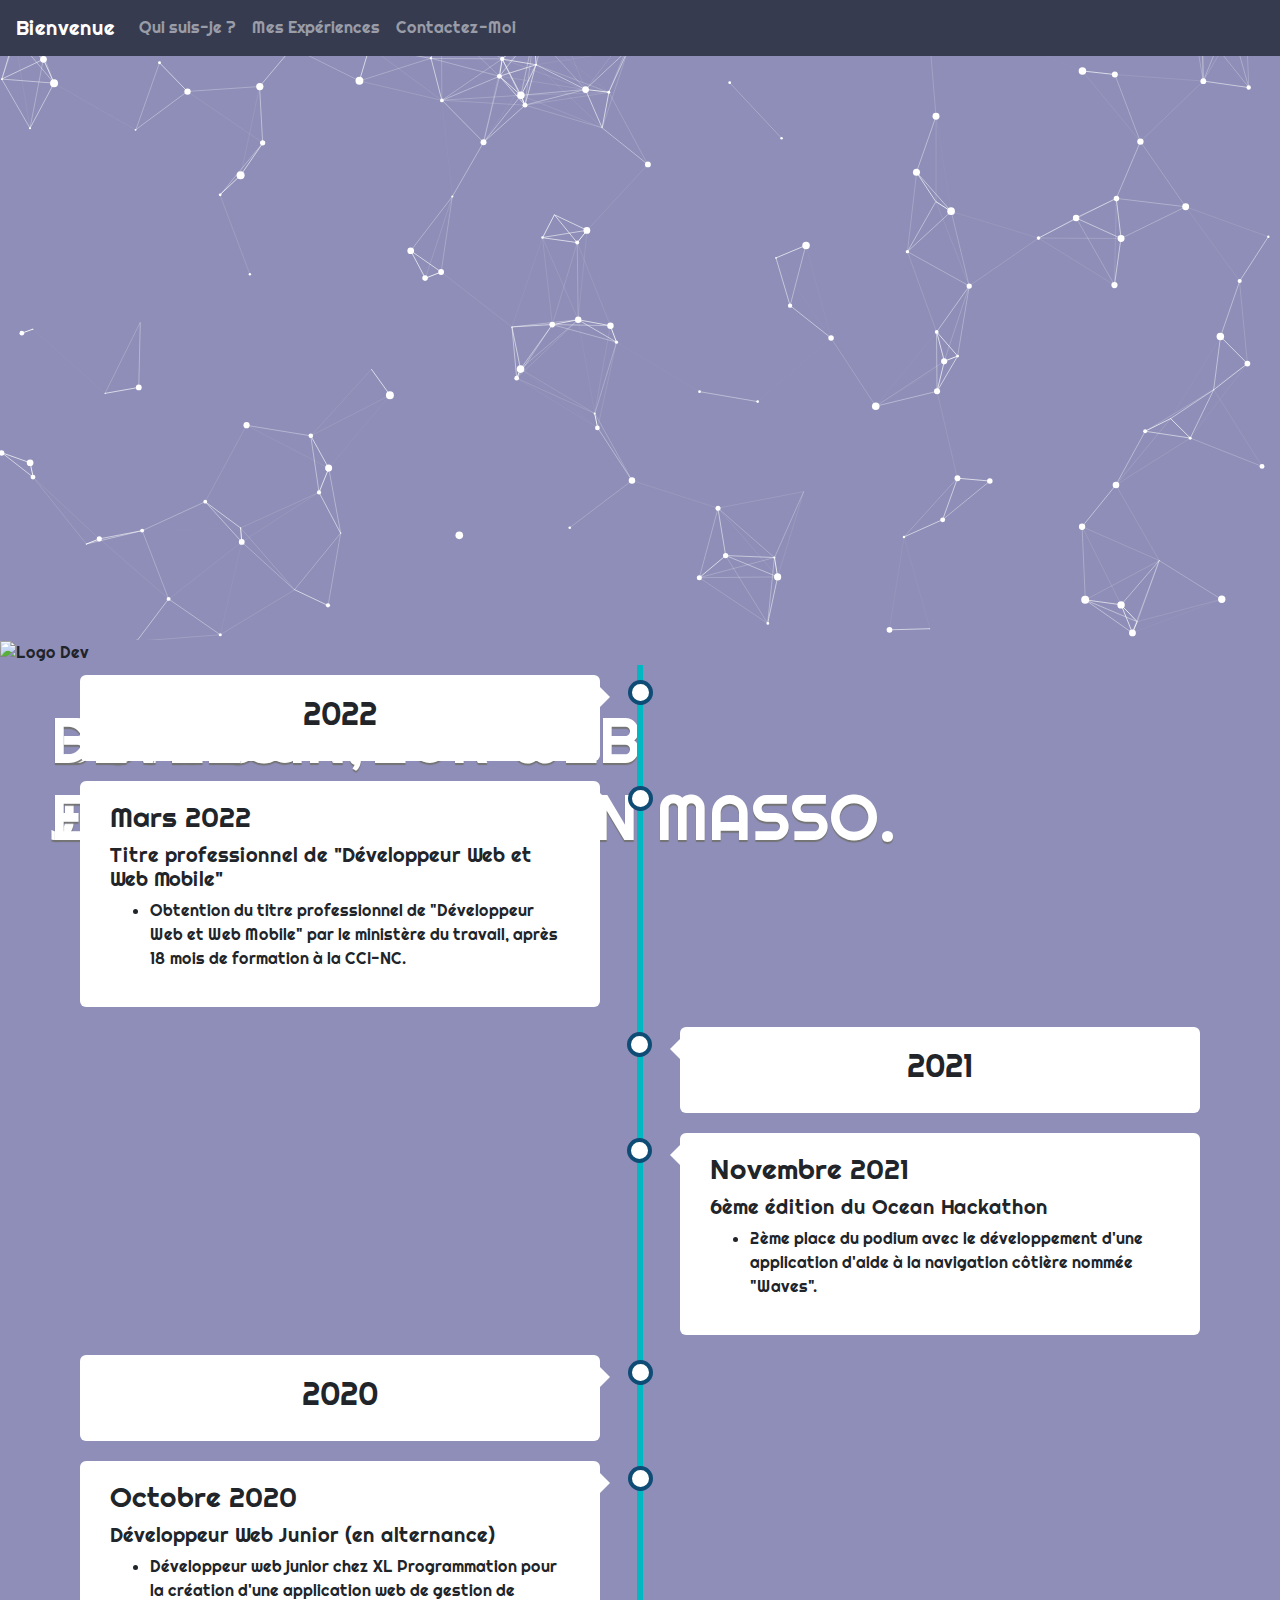
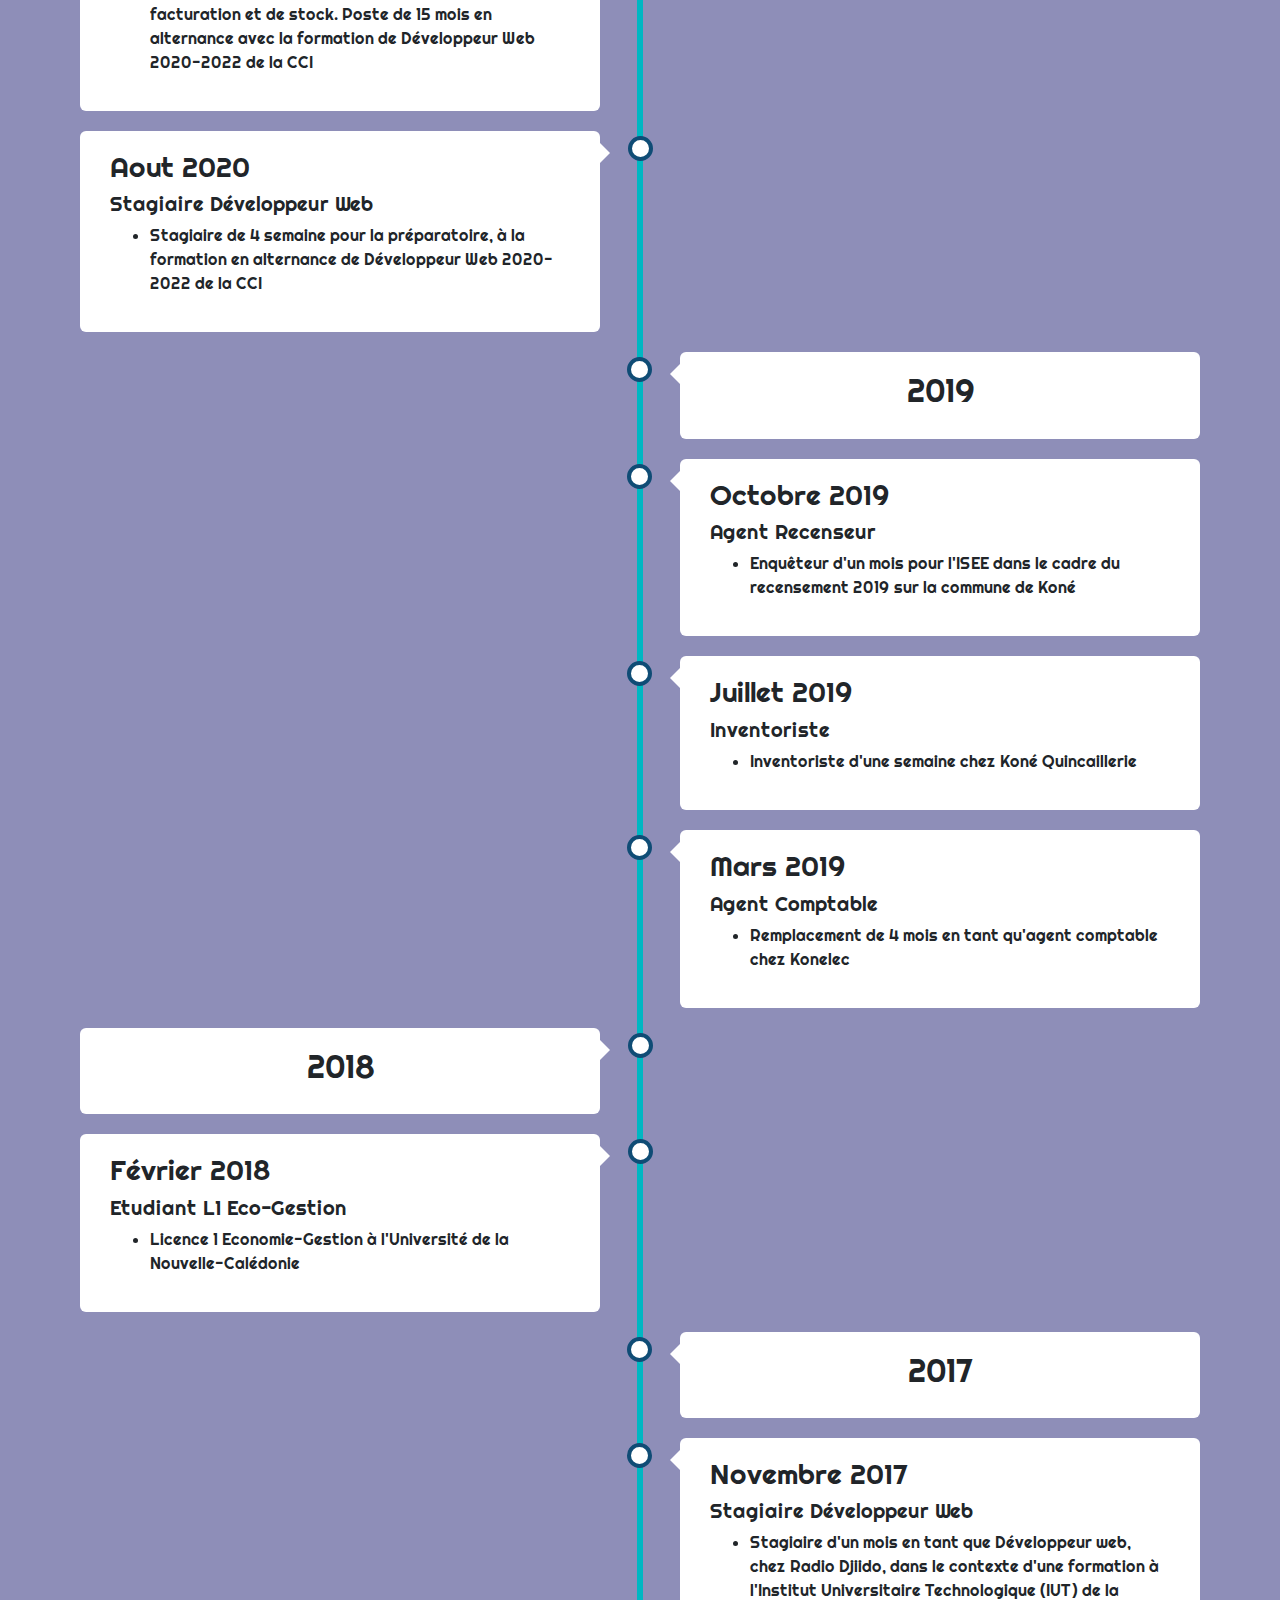
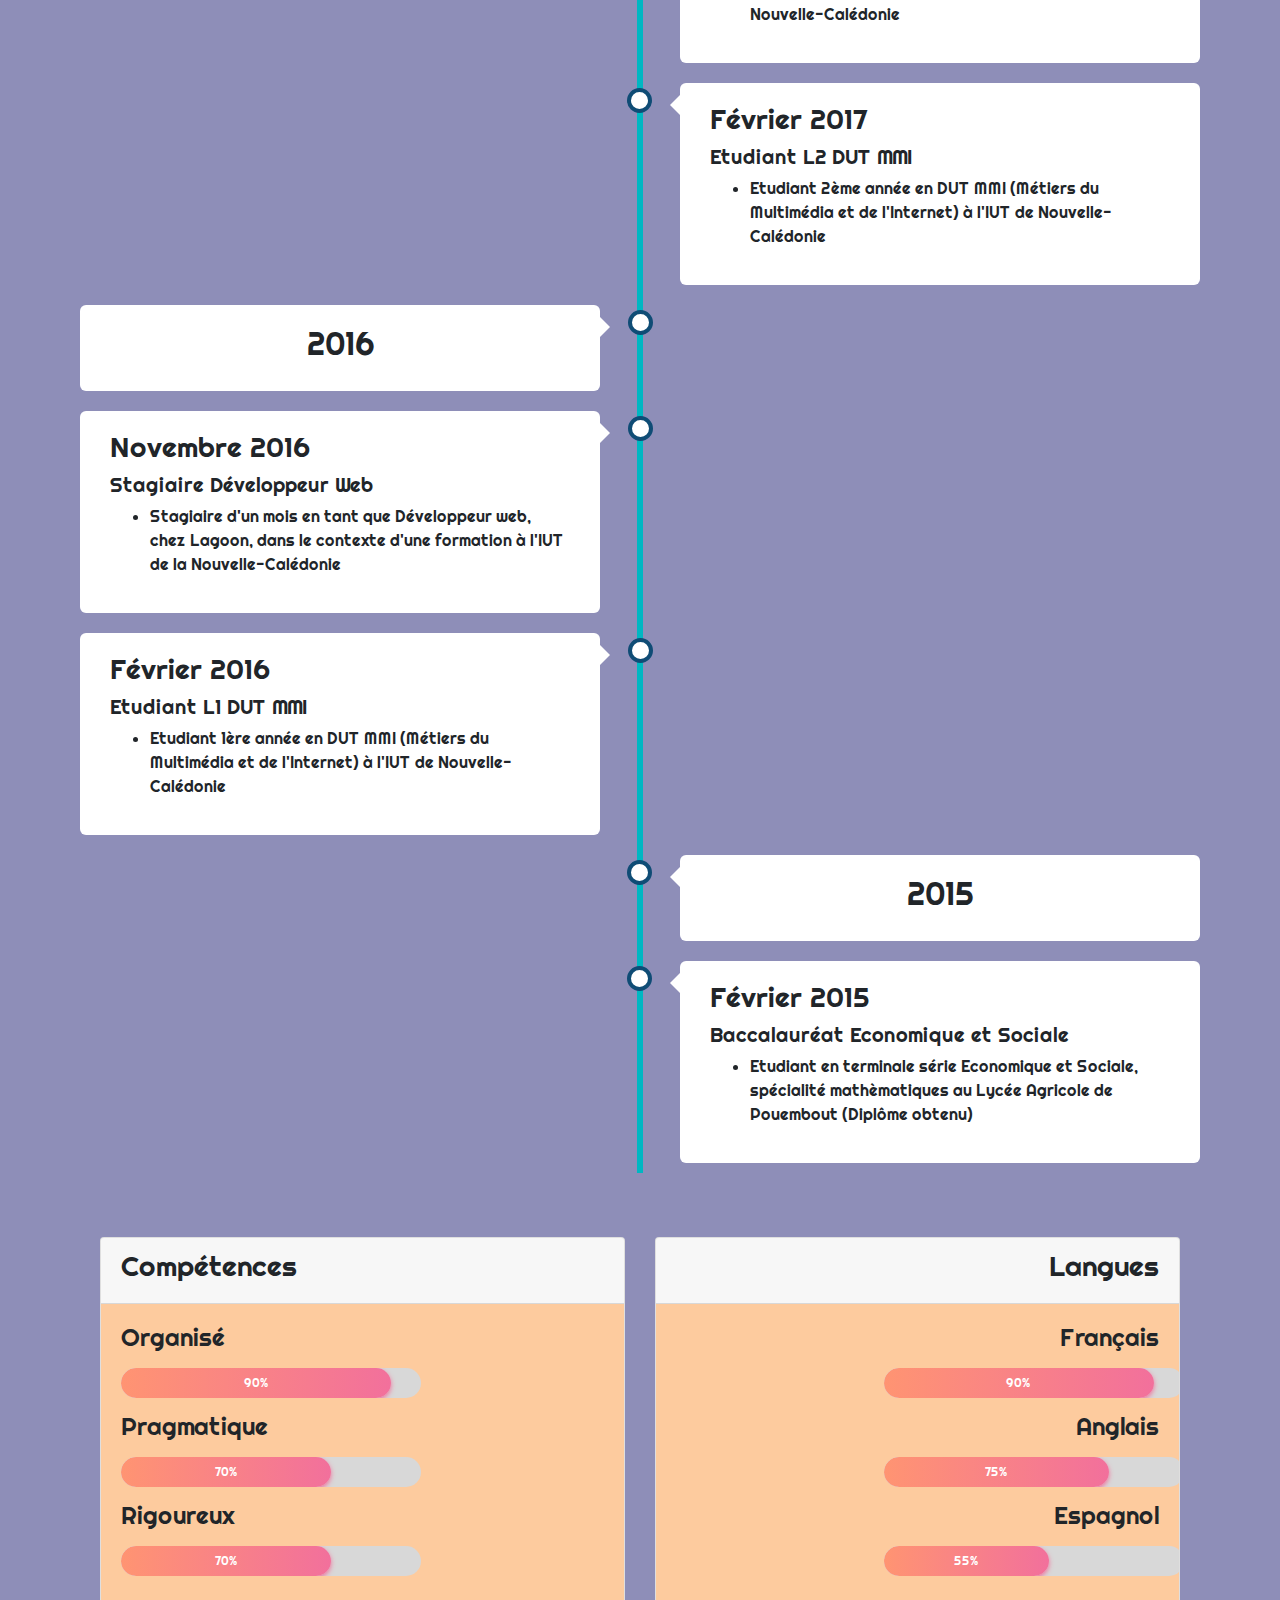
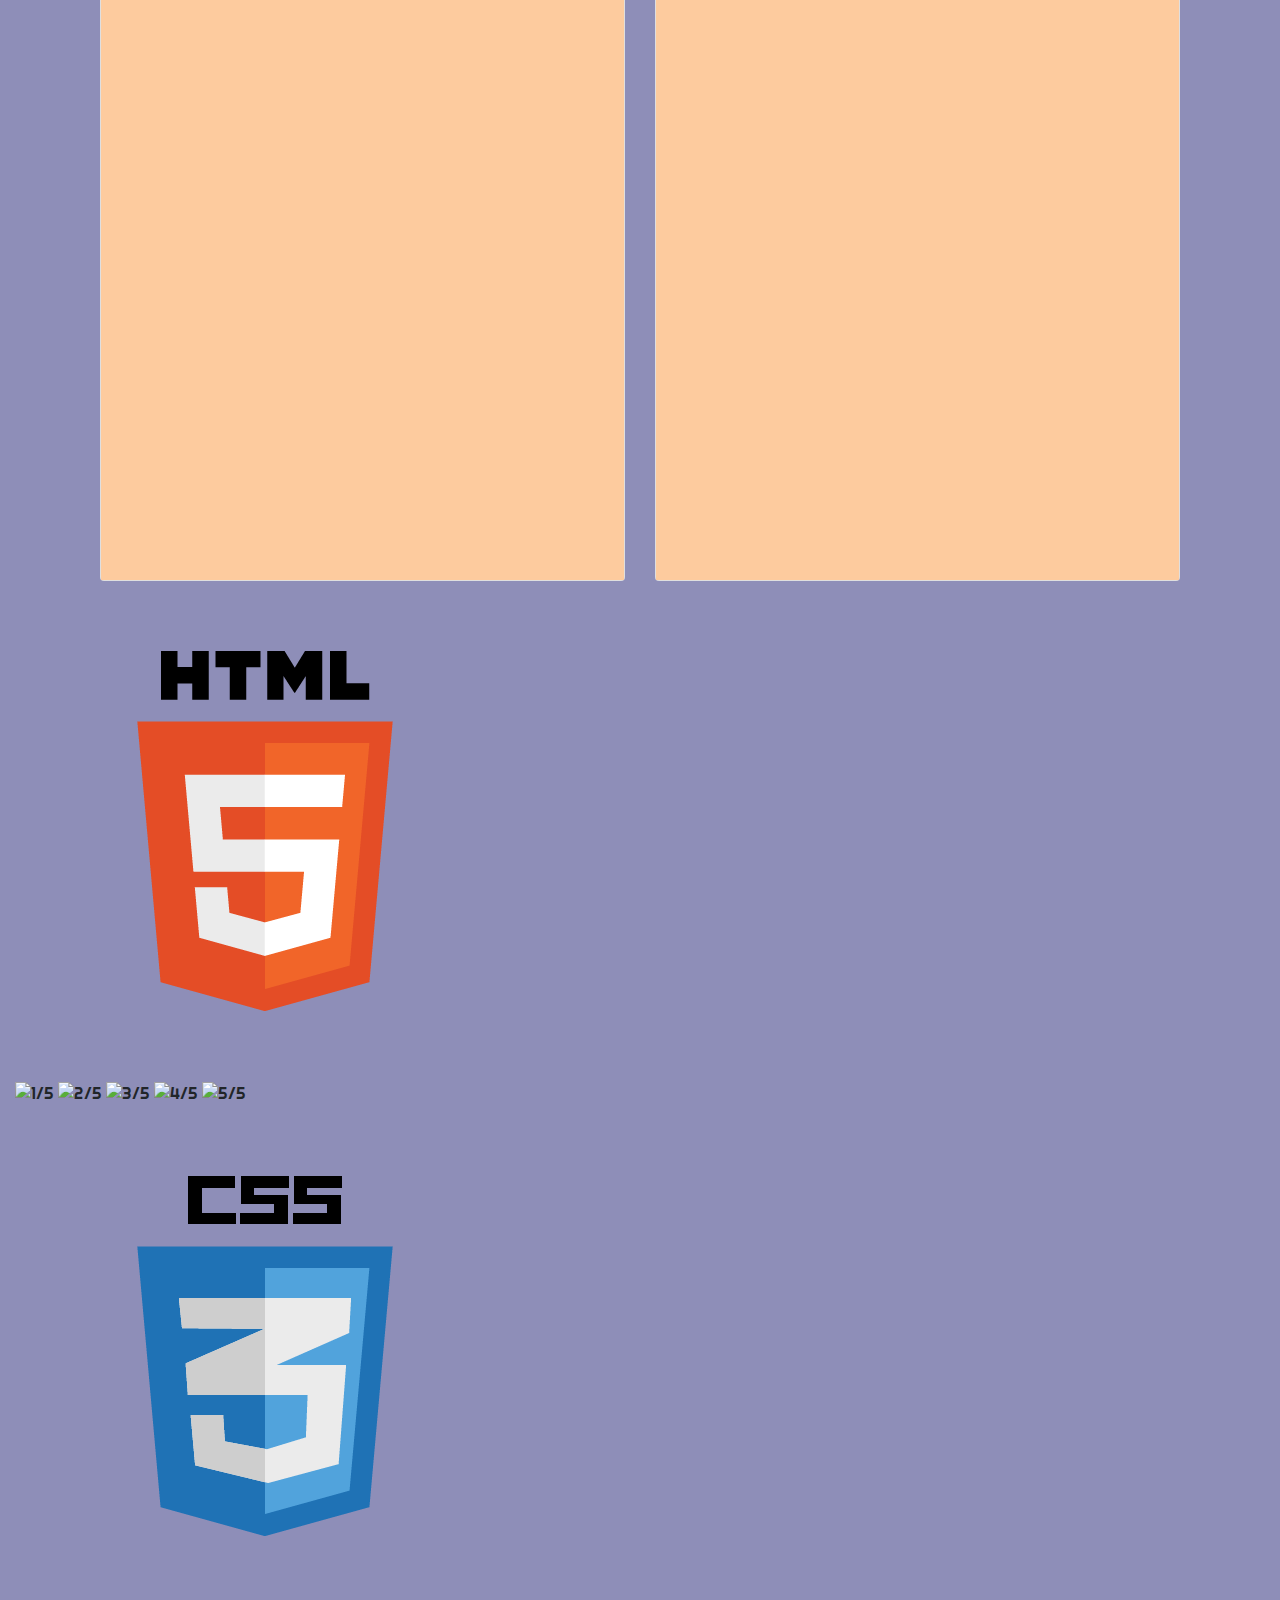
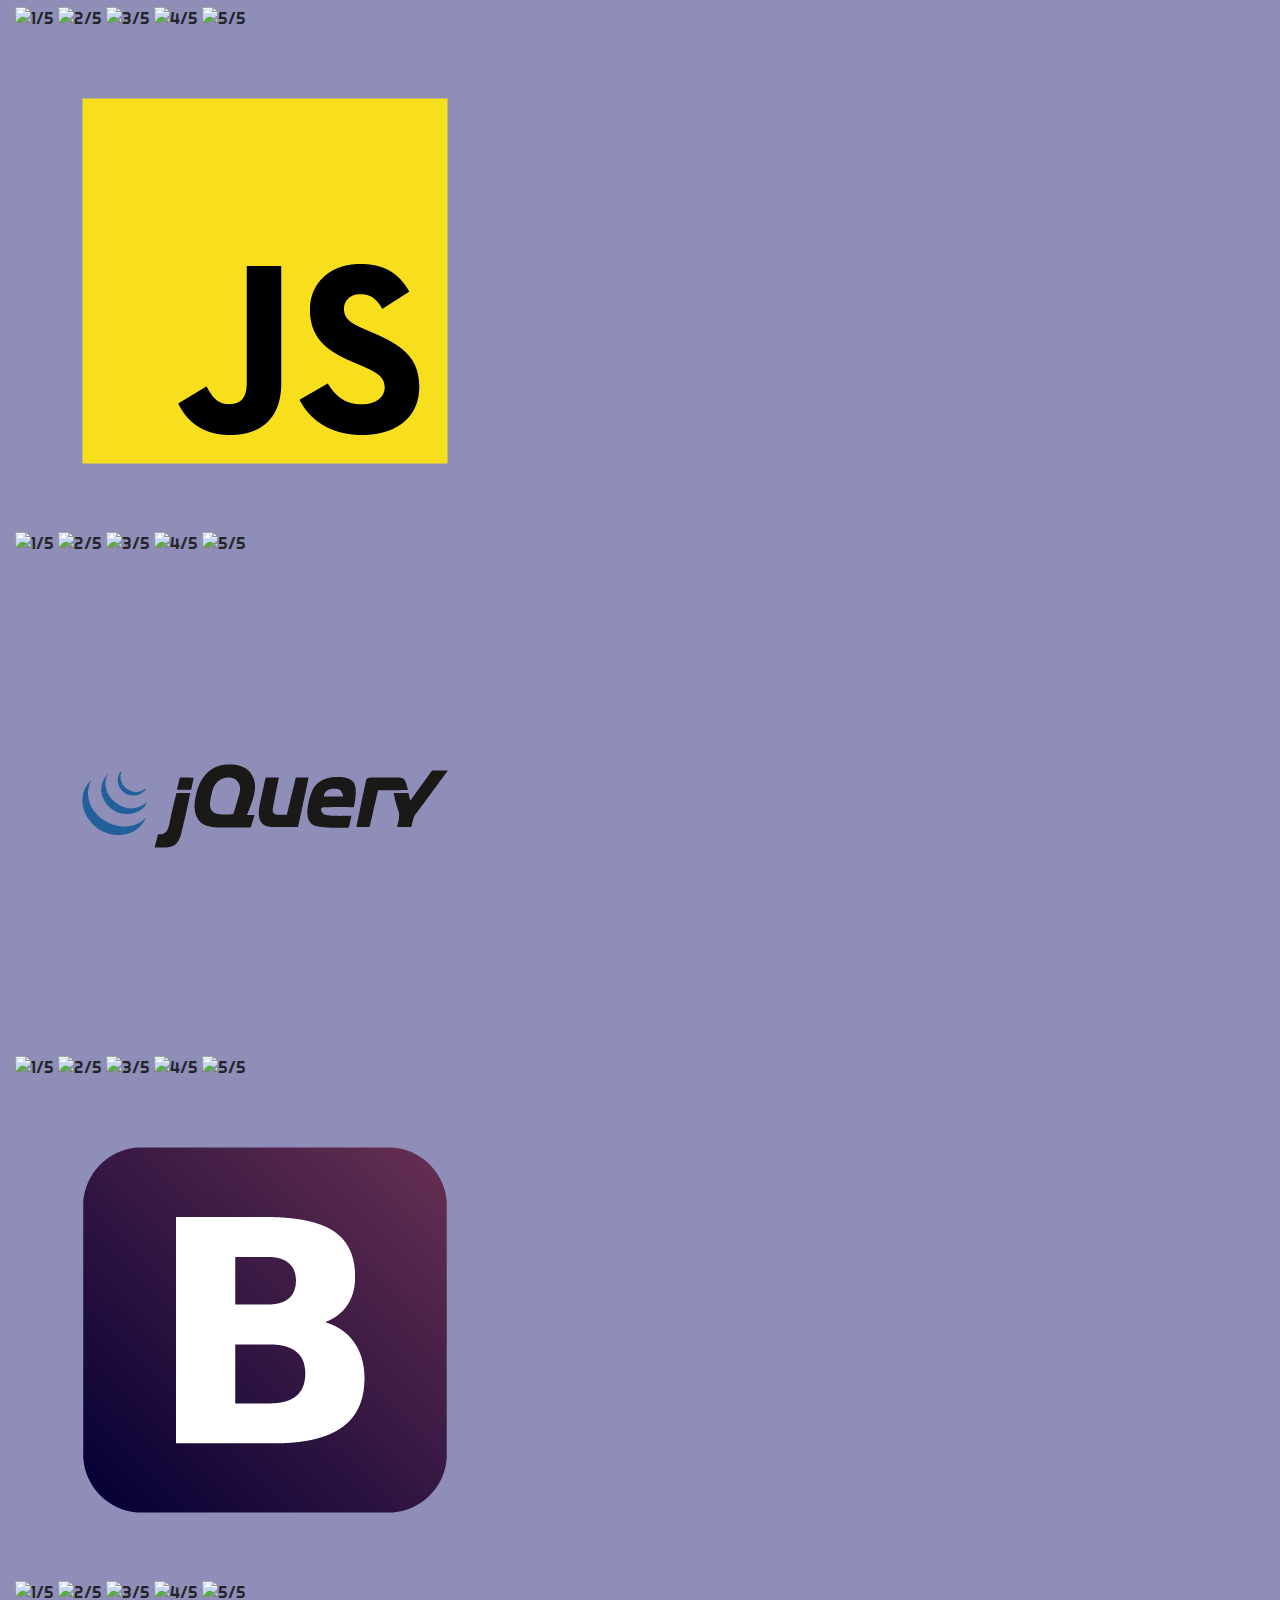
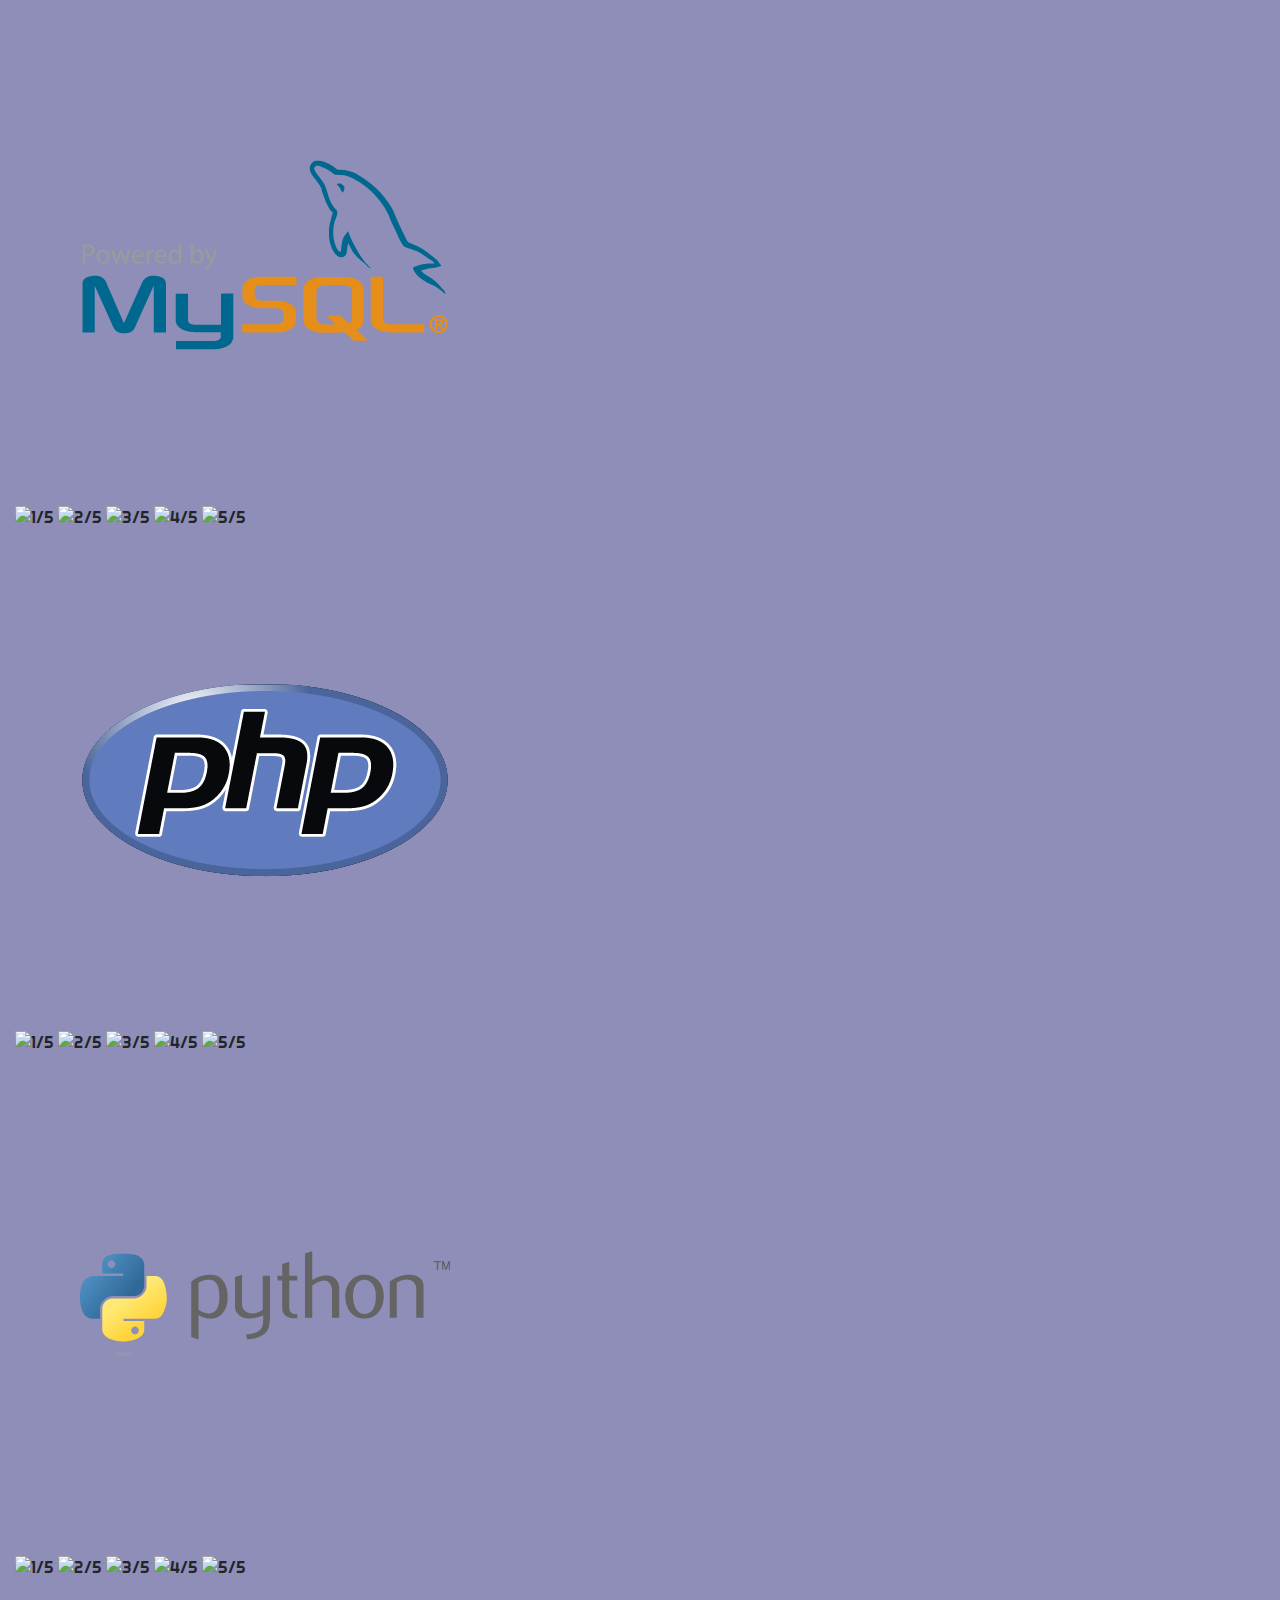
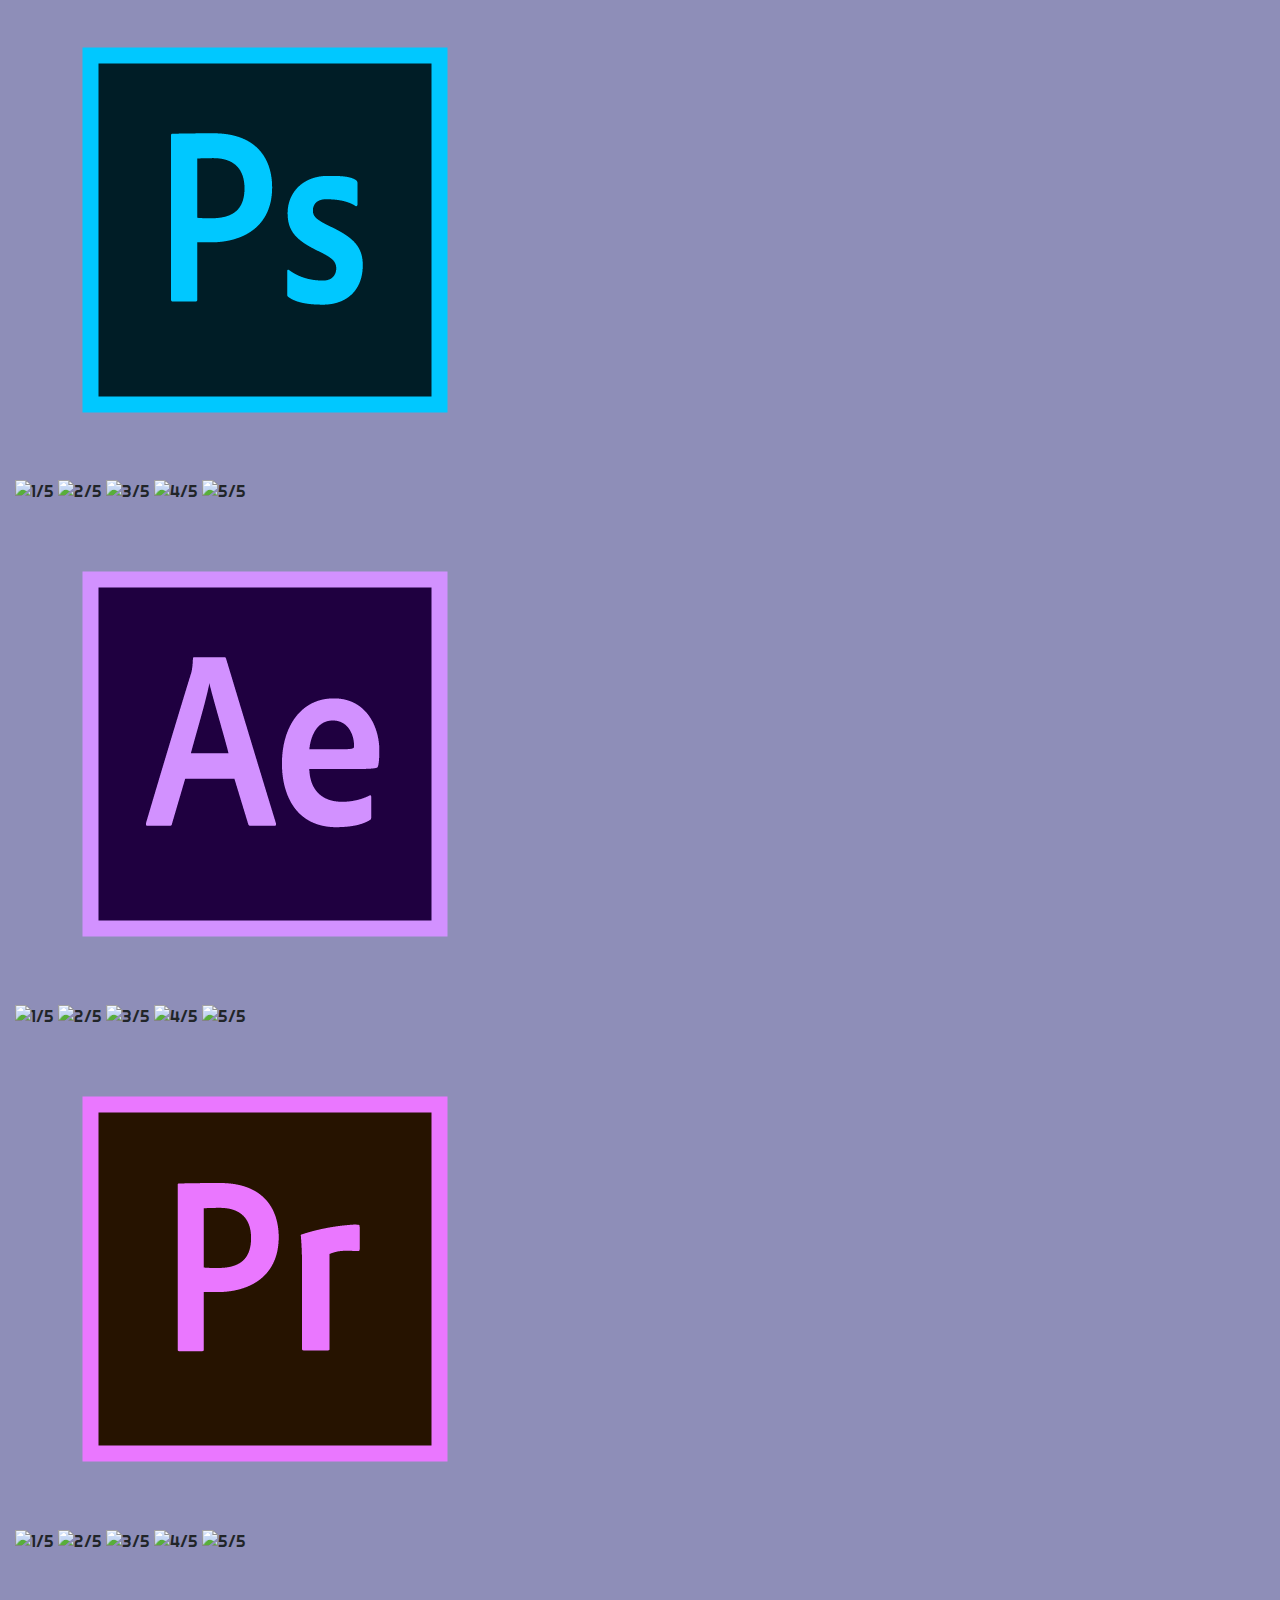
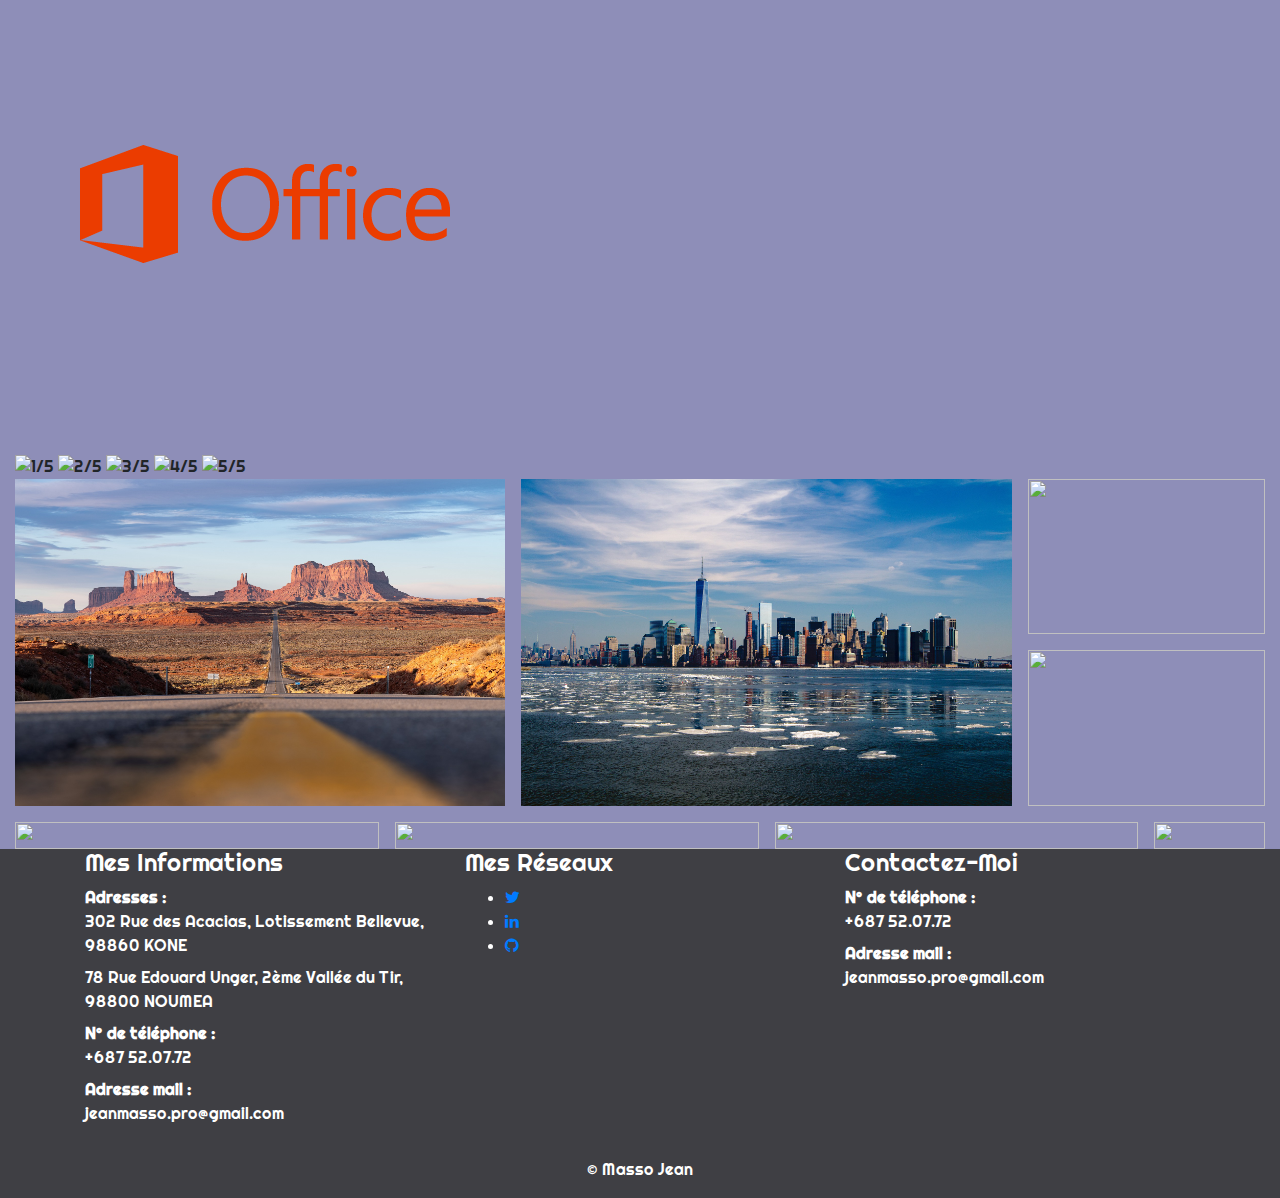
==== commit 4d7916bc: "save" ====
--- a/index.html
+++ b/index.html
@@ -537,17 +537,23 @@
                             <li><a href="#" class="icoGithub" title="Github"><i class="fa fa-github"></i></a></li>
                         </ul>
                     </div>
-                    <!-- <div class="col-md-4 col-sm-12">
+                    <div class="col-md-4 col-sm-12">
                         <h4>Contactez-Moi</h4>
-                        <form class="myForm" action="POST">
+                        <dl>
+                            <dt>N° de téléphone :</dt>
+                            <dd>+687 52.07.72</dd>
+                            <dt>Adresse mail :</dt>
+                            <dd>jeanmasso.pro@gmail.com</dd>
+                        </dl>
+                        <!-- <form class="myForm" action="POST">
                             <label for="">Votre nom :</label><input type="text">
                             <label for="">Votre prénom :</label><input type="text">
                             <label for="">Votre téléphone :</label><input type="text">
                             <label for="">Votre adresse mail :</label><input type="text">
                             <label for="">Votre message :</label><textarea name="" id="" cols="28" rows="5"></textarea>
                             <button type="submit">Envoyer</button>
-                        </form>
-                    </div> -->
+                        </form> -->
+                    </div>
                 </div>
             </div>
             <div class="footer-copyright text-center py-3">© Masso Jean</div>
